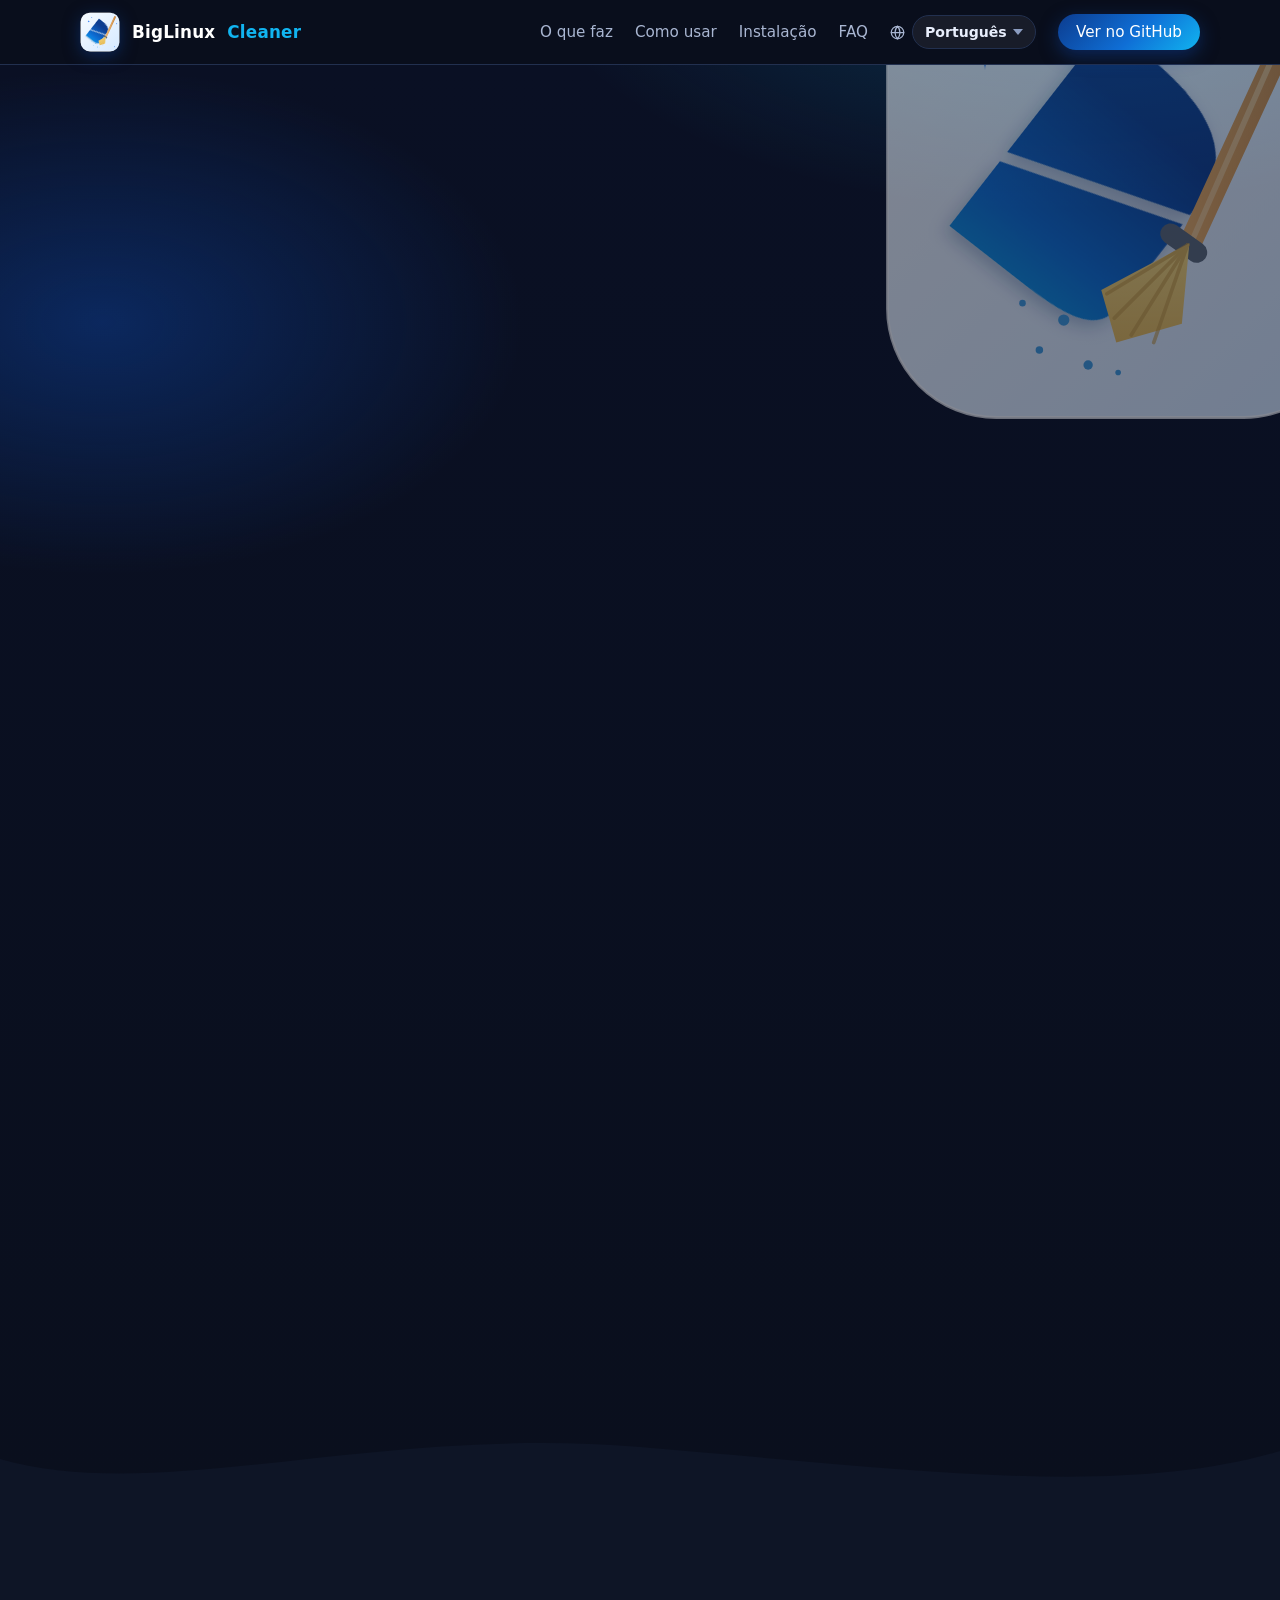
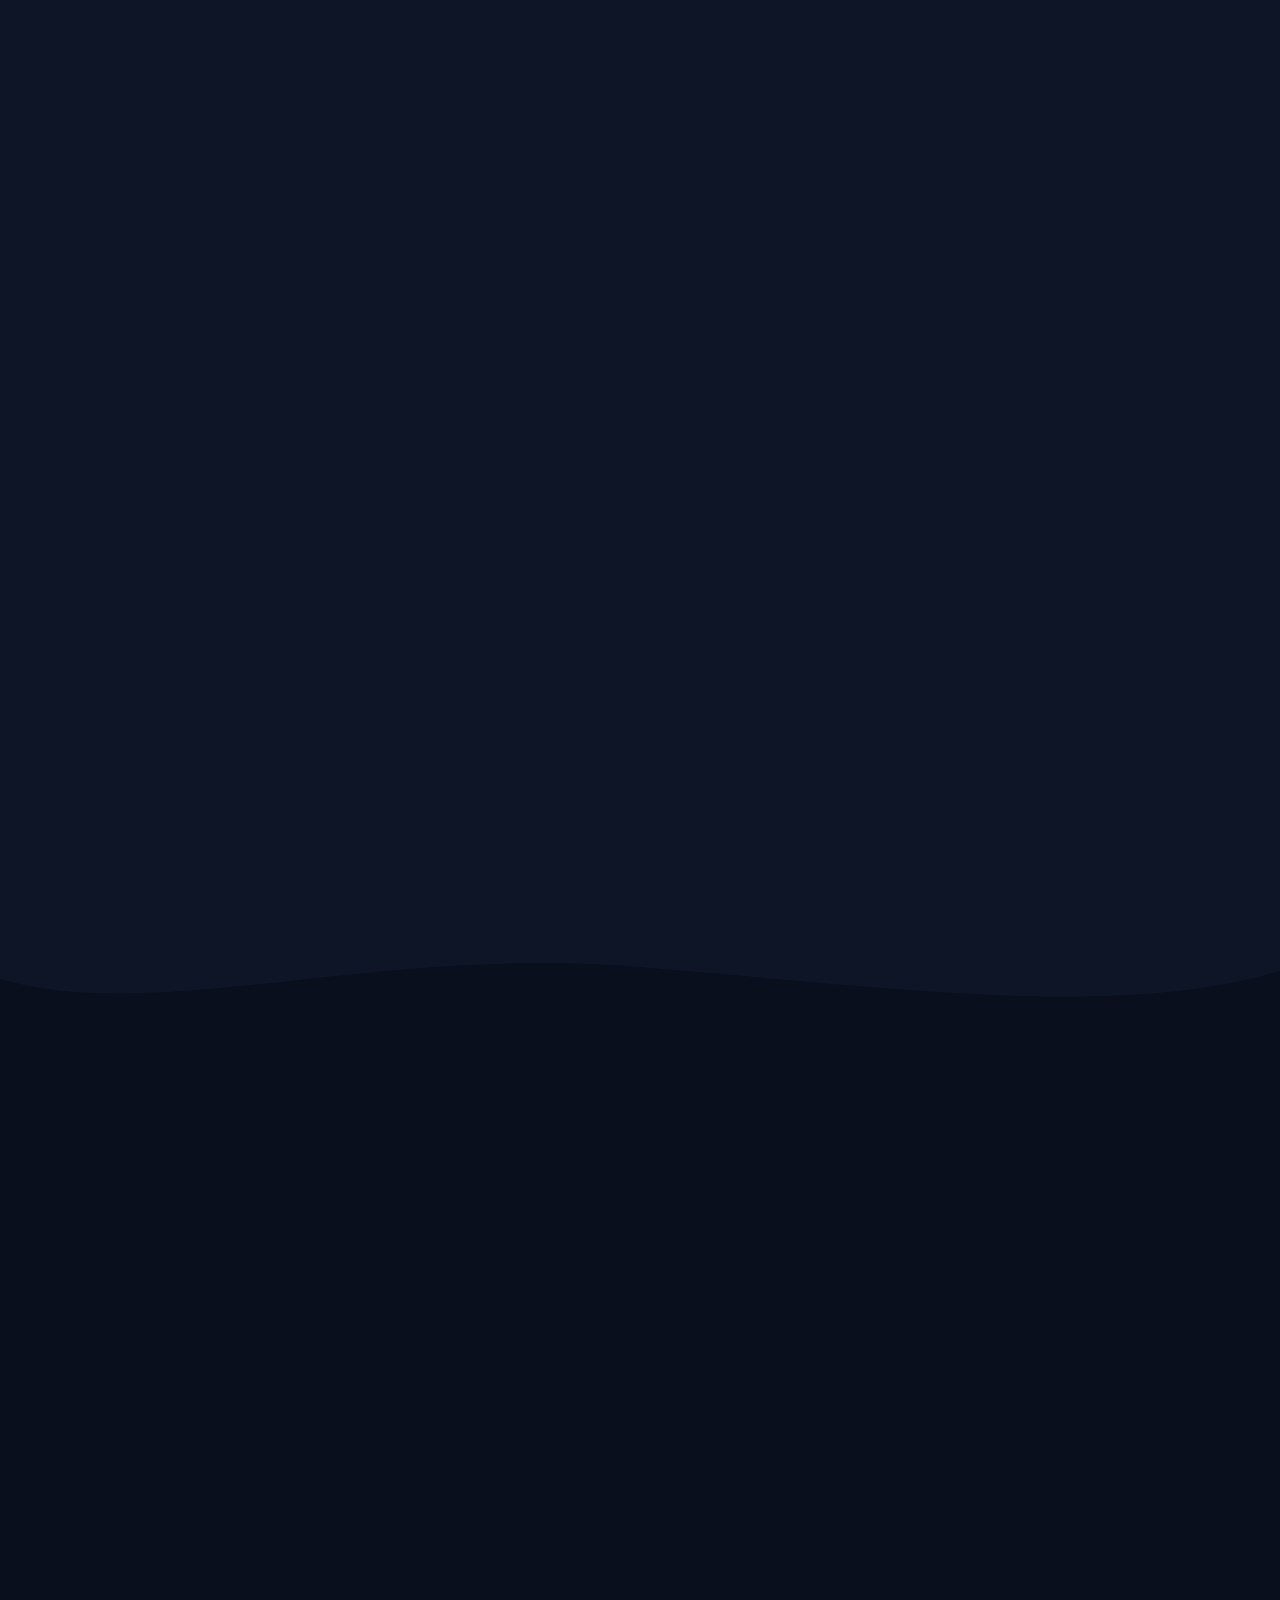
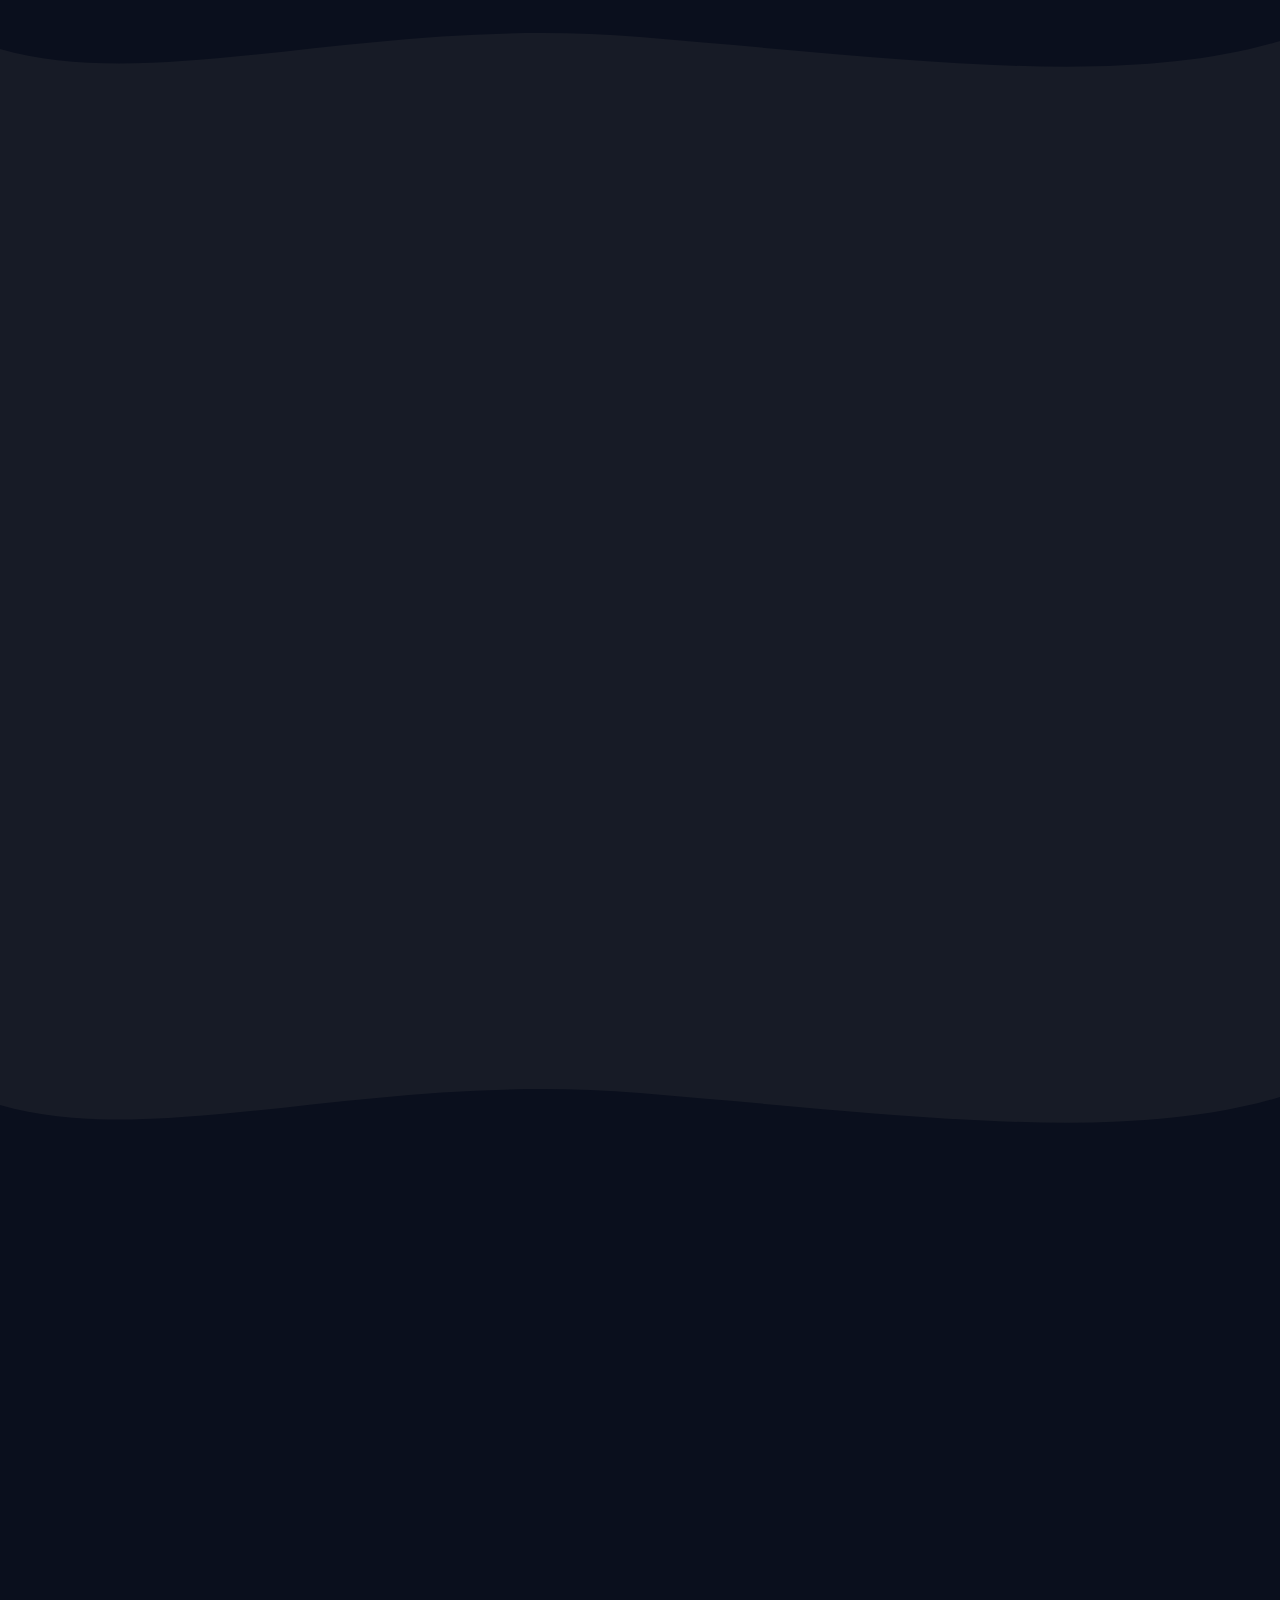
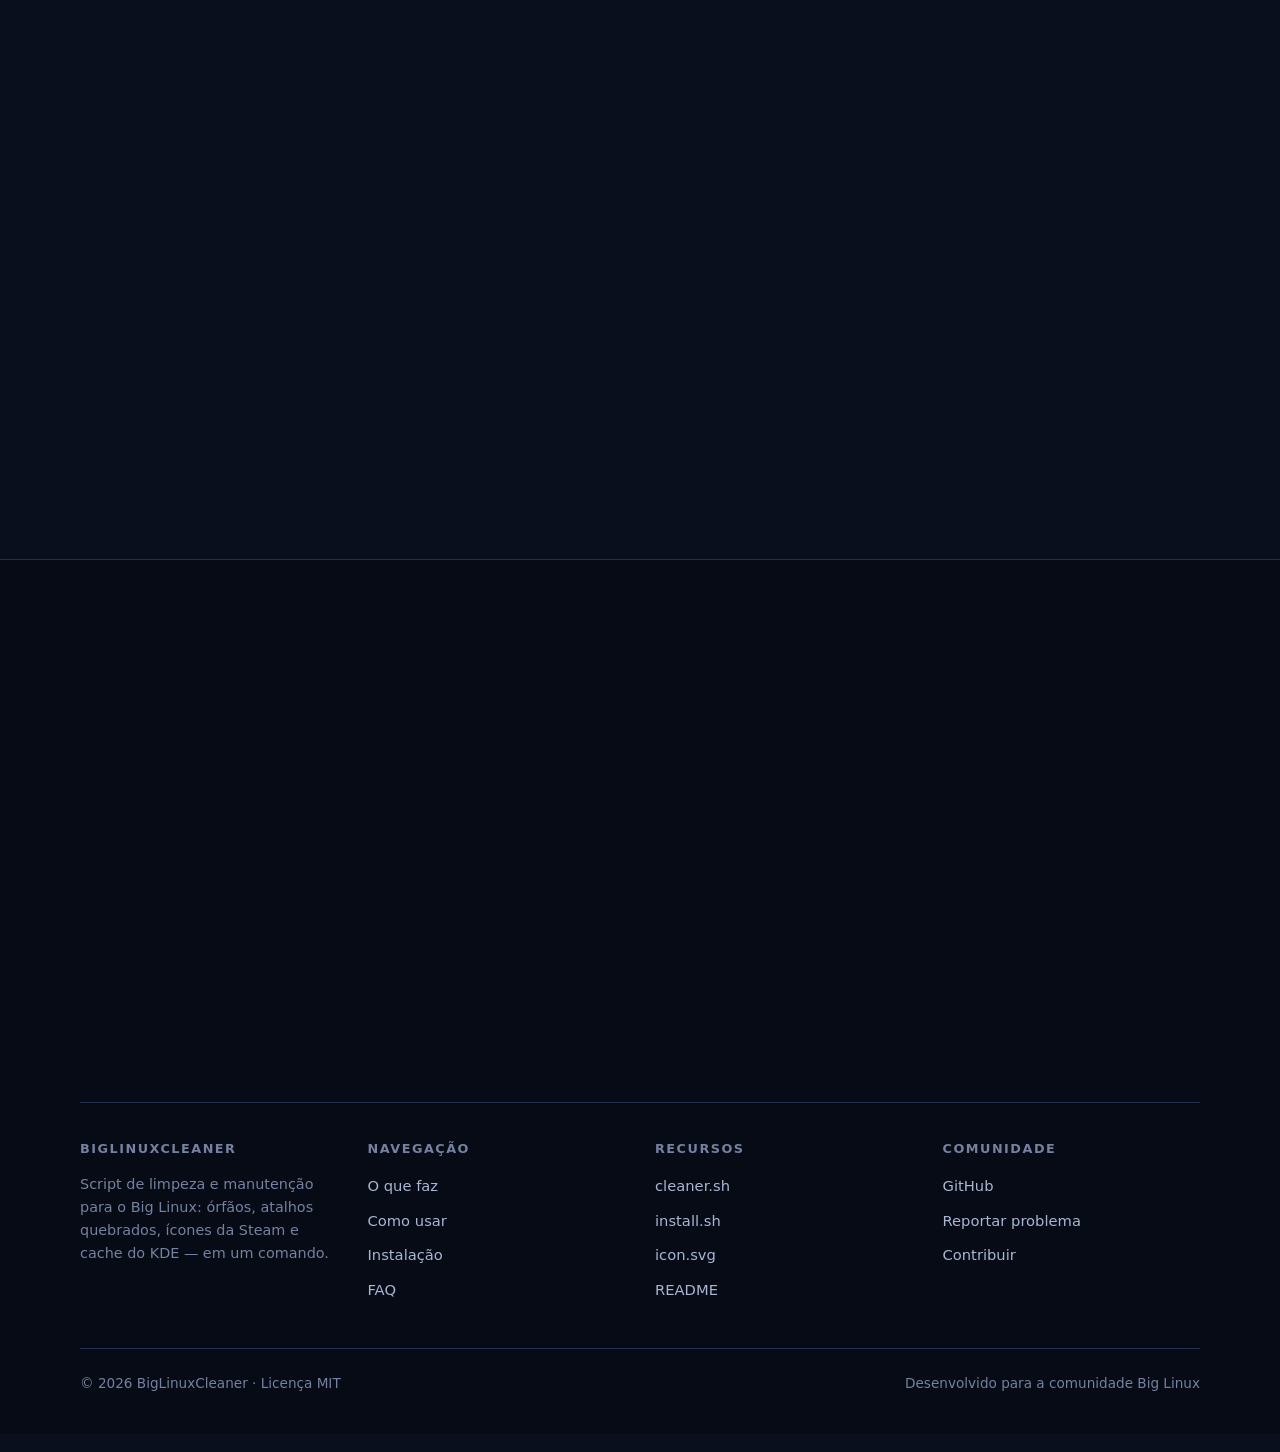
==== docs/index.html @ 5fbdcd70 "feat: adicionar correção de ícones da Steam - Nova função fix_steam_shortcut_icons() no cleaner.sh -" ====
<!DOCTYPE html>
<html lang="pt-BR">

<head>
    <meta charset="UTF-8" />
    <meta name="viewport" content="width=device-width, initial-scale=1.0" />
    <title>BigLinuxCleaner — Limpeza e manutenção para o seu Big Linux</title>
    <meta name="description"
        content="Script de manutenção para o Big Linux: remove pacotes órfãos, atalhos quebrados, resíduos do Flatpak e Snap e atualiza o menu do KDE Plasma. Instale em um comando." />
    <meta name="theme-color" content="#0a0f1d" />
    <link rel="icon" type="image/svg+xml" href="img/icon.svg" />
    <link rel="stylesheet" href="css/style.css" />
</head>

<body>

    <!-- ======================= Barra de navegação ======================= -->
    <header class="nav">
        <div class="container nav__inner">
            <a class="nav__brand" href="#topo" aria-label="BigLinuxCleaner — início">
                <img class="nav__logo" src="img/icon.svg" alt="" width="40" height="40" />
                BigLinux<em>Cleaner</em>
            </a>

            <nav aria-label="Navegação principal">
                <ul class="nav__links" id="nav-links">
                    <li><a href="#recursos" data-i18n="nav.recursos">O que faz</a></li>
                    <li><a href="#como-usar" data-i18n="nav.como">Como usar</a></li>
                    <li><a href="#instalacao" data-i18n="nav.instalacao">Instalação</a></li>
                    <li><a href="#faq" data-i18n="nav.faq">FAQ</a></li>
                    <li>
                        <label class="lang__wrap">
                            <svg class="lang__icon" width="15" height="15" viewBox="0 0 24 24" fill="none"
                                stroke="currentColor" stroke-width="2" stroke-linecap="round" stroke-linejoin="round"
                                aria-hidden="true">
                                <circle cx="12" cy="12" r="10" />
                                <line x1="2" y1="12" x2="22" y2="12" />
                                <path
                                    d="M12 2a15.3 15.3 0 0 1 4 10 15.3 15.3 0 0 1-4 10 15.3 15.3 0 0 1-4-10 15.3 15.3 0 0 1 4-10z" />
                            </svg>
                            <span class="sr-only" data-i18n="nav.lang">Idioma / Language</span>
                            <select class="lang__select" id="lang-select" data-i18n-aria-label="nav.lang"
                                aria-label="Idioma / Language">
                                <option value="pt">Português</option>
                                <option value="en">English</option>
                                <option value="es">Español</option>
                            </select>
                        </label>
                    </li>
                    <li><a class="nav__cta" href="https://github.com/zonaro/BigLinuxCleaner" target="_blank"
                            rel="noopener" data-i18n="nav.github">Ver no GitHub</a></li>
                </ul>
            </nav>

            <button class="nav__toggle" aria-label="Abrir menu" aria-expanded="false" aria-controls="nav-links">
                <span></span><span></span><span></span>
            </button>
        </div>
    </header>

    <main id="topo">

        <!-- ============================ Hero ============================ -->
        <section class="hero">
            <img class="hero__glow" src="img/icon.svg" alt="" aria-hidden="true" />
            <div class="container hero__inner">
                <div class="hero__text">
                    <span class="hero__badge reveal" data-i18n="hero.badge">Big Linux · Comunidade</span>
                    <h1 class="reveal" data-i18n="hero.title">Mantenha seu <span class="grad">Big Linux</span> limpo,
                        leve e rápido</h1>
                    <p class="lead reveal" data-i18n="hero.lead">
                        O <strong>BigLinuxCleaner</strong> é um script de manutenção que remove pacotes
                        órfãos, atalhos quebrados e resíduos do Flatpak e Snap — e ainda atualiza o menu
                        do KDE Plasma automaticamente. Tudo com um único comando.
                    </p>
                    <div class="hero__ctas reveal">
                        <a class="btn btn--primary" href="#instalacao">
                            <svg width="18" height="18" viewBox="0 0 24 24" fill="none" stroke="currentColor"
                                stroke-width="2.4" stroke-linecap="round" stroke-linejoin="round" aria-hidden="true">
                                <path d="M21 15v4a2 2 0 0 1-2 2H5a2 2 0 0 1-2-2v-4" />
                                <polyline points="7 10 12 15 17 10" />
                                <line x1="12" y1="15" x2="12" y2="3" />
                            </svg>
                            <span data-i18n="hero.cta1">Instalar agora</span>
                        </a>
                        <a class="btn btn--ghost" href="#como-usar">
                            <svg width="18" height="18" viewBox="0 0 24 24" fill="none" stroke="currentColor"
                                stroke-width="2.4" stroke-linecap="round" stroke-linejoin="round" aria-hidden="true">
                                <polyline points="4 17 10 11 4 5" />
                                <line x1="12" y1="19" x2="20" y2="19" />
                            </svg>
                            <span data-i18n="hero.cta2">Executar uma vez</span>
                        </a>
                    </div>
                    <p class="hero__note reveal">
                        <span data-i18n="hero.note">Requer Big Linux ou Arch + KDE Plasma ·</span>
                        <a href="https://github.com/zonaro/BigLinuxCleaner" target="_blank" rel="noopener"
                            data-i18n="hero.opensource">Código aberto (MIT)</a>
                    </p>
                </div>

                <div class="term reveal" role="img" aria-label="Exemplo de execução do script no terminal">
                    <div class="term__bar">
                        <span class="term__dot term__dot--r"></span>
                        <span class="term__dot term__dot--y"></span>
                        <span class="term__dot term__dot--g"></span>
                        <span class="term__title" data-i18n="hero.term">bash — BigLinuxCleaner</span>
                    </div>
                    <div class="term__body"><span class="pr">$</span> <span class="cmd">curl -fsSL
                            https://raw.githubusercontent.com/zonaro/BigLinuxCleaner/main/cleaner.sh | bash</span>
                        <span class="info">[INFO]</span> <span data-i18n="term.info1">Preparando permissões elevadas
                            (sudo)...</span>
                        <span class="info">[INFO]</span> <span data-i18n="term.info2">Verificando atalhos órfãos do
                            Flatpak por app ID...</span>
                        <span class="ok">[OK]</span> <span data-i18n="term.ok1">Limpeza do Flatpak concluída.</span>
                        <span class="info">[INFO]</span> <span data-i18n="term.steam_info">--- Corrigindo ícones de atalhos da
                            Steam ---</span>
                        <span class="warn">[WARN]</span> <span data-i18n="term.steam_warn">Ícone inválido detectado</span>
                        <span data-i18n="term.app">App:</span> CS2
                        <span class="info">[INFO]</span> <span data-i18n="term.steam_dl">Baixando ícone do jogo (Steam AppID:
                            730)...</span>
                        <span class="ok">[OK]</span> <span data-i18n="term.steam_ok">Ícone corrigido: cs2 →
                            ~/.local/share/icons/steam-games/730.png</span>
                        <span class="info">[INFO]</span> <span data-i18n="term.info3">--- Iniciando varredura de atalhos
                            quebrados ---</span>
                        <span class="warn">[WARN]</span> <span data-i18n="term.warn1">Atalho inválido detectado</span>
                        <span data-i18n="term.app">App:</span> Aplicativo Removido
                        <span data-i18n="term.arquivo">Arquivo:</span> /usr/share/applications/exemplo.desktop
                        <span class="ok">[OK]</span> <span data-i18n="term.ok2">Removido com sucesso.</span>
                        <span class="info">[INFO]</span> <span data-i18n="term.info4">Atualizando cache e menu do KDE
                            Plasma...</span>
                        <span class="ok">[OK]</span> <span data-i18n="term.ok3">KRunner e cache do Plasma
                            atualizados.</span>
                        <span class="dim"><span data-i18n="term.resumo">--- Resumo ---</span>
                            <span data-i18n="term.analisados">Arquivos .desktop analisados</span> : 240
                            <span data-i18n="term.invalidos">Atalhos inválidos encontrados</span> : 3
                            <span data-i18n="term.remocoes">Remoções concluídas</span> : 3
                            <span data-i18n="term.steam_fix">Ícones Steam corrigidos</span> : 2
                            <span class="ok">[OK]</span> <span data-i18n="term.fim">Processo
                                finalizado.</span></span><span class="term__cursor"></span>
                    </div>
                </div>
            </div>

            <div class="divider">
                <svg viewBox="0 0 1440 70" preserveAspectRatio="none" xmlns="http://www.w3.org/2000/svg"
                    aria-hidden="true">
                    <path d="M0,34 C180,80 420,0 720,22 C1020,44 1260,74 1440,26 L1440,70 L0,70 Z" fill="#0e1526" />
                </svg>
            </div>
        </section>

        <!-- ======================= O que faz ======================= -->
        <section id="recursos" class="section section--alt">
            <div class="container">
                <div class="section__head reveal">
                    <p class="section__kicker" data-i18n="recursos.kicker">O que faz</p>
                    <h2 data-i18n="recursos.title">Tudo que seu sistema precisa, <span
                            class="grad">automaticamente</span></h2>
                    <p class="section__sub" data-i18n="recursos.sub">Um único script cuida da manutenção diária do seu
                        Big Linux.</p>
                </div>

                <div class="grid">
                    <article class="card reveal">
                        <div class="card__icon">
                            <svg width="26" height="26" viewBox="0 0 24 24" fill="none" stroke="currentColor"
                                stroke-width="2" stroke-linecap="round" stroke-linejoin="round" aria-hidden="true">
                                <path d="M21 8l-9-5-9 5v8l9 5 9-5z" />
                                <path d="M3 8l9 5 9-5" />
                                <path d="M12 13v8" />
                            </svg>
                        </div>
                        <h3 data-i18n="f1.title">Remove pacotes órfãos</h3>
                        <p data-i18n="f1.desc">Encontra e remove dependências do <code>pacman</code> que não são mais
                            usadas por nenhum programa, liberando espaço em disco.</p>
                    </article>

                    <article class="card reveal">
                        <div class="card__icon">
                            <svg width="26" height="26" viewBox="0 0 24 24" fill="none" stroke="currentColor"
                                stroke-width="2" stroke-linecap="round" stroke-linejoin="round" aria-hidden="true">
                                <path d="M14 2H6a2 2 0 0 0-2 2v16a2 2 0 0 0 2 2h12a2 2 0 0 0 2-2V8z" />
                                <path d="M14 2v6h6" />
                                <path d="M9 13h6" />
                                <path d="M9 17h6" />
                            </svg>
                        </div>
                        <h3 data-i18n="f2.title">Limpa atalhos quebrados</h3>
                        <p data-i18n="f2.desc">Varre os arquivos <code>.desktop</code> do sistema, do usuário, do
                            Flatpak e do Snap e remove entradas que apontam para programas inexistentes.</p>
                    </article>

                    <article class="card reveal">
                        <div class="card__icon">
                            <svg width="26" height="26" viewBox="0 0 24 24" fill="none" stroke="currentColor"
                                stroke-width="2" stroke-linecap="round" stroke-linejoin="round" aria-hidden="true">
                                <rect x="3" y="3" width="7" height="7" />
                                <rect x="14" y="3" width="7" height="7" />
                                <rect x="14" y="14" width="7" height="7" />
                                <rect x="3" y="14" width="7" height="7" />
                            </svg>
                        </div>
                        <h3 data-i18n="f3.title">Flatpak e Snap em dia</h3>
                        <p data-i18n="f3.desc">Remove atalhos de apps desinstalados, limpa caches, elimina runtimes e
                            revisões desabilitadas para recuperar espaço.</p>
                    </article>

                    <article class="card reveal">
                        <div class="card__icon">
                            <svg width="26" height="26" viewBox="0 0 24 24" fill="none" stroke="currentColor"
                                stroke-width="2" stroke-linecap="round" stroke-linejoin="round" aria-hidden="true">
                                <path d="M23 4v6h-6" />
                                <path d="M1 20v-6h6" />
                                <path d="M3.51 9a9 9 0 0 1 14.85-3.36L23 10M1 14l4.64 4.36A9 9 0 0 0 20.49 15" />
                            </svg>
                        </div>
                        <h3 data-i18n="f4.title">Menu KDE sempre atualizado</h3>
                        <p data-i18n="f4.desc">Reconstrói o cache do KDE Plasma (<code>kbuildsycoca</code>,
                            <code>krunner</code> e <code>plasmashell</code>) para que as mudanças apareçam na hora.</p>
                    </article>

                    <article class="card reveal">
                        <div class="card__icon">
                            <svg width="26" height="26" viewBox="0 0 24 24" fill="none" stroke="currentColor"
                                stroke-width="2" stroke-linecap="round" stroke-linejoin="round" aria-hidden="true">
                                <path d="M21 15v4a2 2 0 0 1-2 2H5a2 2 0 0 1-2-2v-4" />
                                <polyline points="7 10 12 15 17 10" />
                                <line x1="12" y1="15" x2="12" y2="3" />
                            </svg>
                        </div>
                        <h3 data-i18n="f5.title">Atalho e ícone oficiais</h3>
                        <p data-i18n="f5.desc">O instalador cria um atalho na Área de trabalho e/ou no Menu, com o ícone
                            oficial, que roda o script direto do GitHub.</p>
                    </article>

                    <article class="card reveal">
                        <div class="card__icon">
                            <svg width="26" height="26" viewBox="0 0 24 24" fill="none" stroke="currentColor"
                                stroke-width="2" stroke-linecap="round" stroke-linejoin="round" aria-hidden="true">
                                <polyline points="16 18 22 12 16 6" />
                                <polyline points="8 6 2 12 8 18" />
                            </svg>
                        </div>
                        <h3 data-i18n="f6.title">100% código aberto</h3>
                        <p data-i18n="f6.desc">Licença MIT, transparente e auditável. Leia o código-fonte no GitHub
                            antes de executar — sem segredos.</p>
                    </article>

                    <article class="card reveal">
                        <div class="card__icon">
                            <svg width="26" height="26" viewBox="0 0 24 24" fill="none" stroke="currentColor"
                                stroke-width="2" stroke-linecap="round" stroke-linejoin="round" aria-hidden="true">
                                <rect x="2" y="6" width="20" height="12" rx="2" />
                                <path d="M12 12h.01" />
                                <path d="M17 12h.01" />
                                <path d="M7 12h.01" />
                            </svg>
                        </div>
                        <h3 data-i18n="f7.title">Ícones da Steam corrigidos</h3>
                        <p data-i18n="f7.desc">Detecta atalhos da Steam com ícones inválidos e baixa o ícone correto
                            automaticamente a partir do ID do jogo na CDN da Steam.</p>
                    </article>
                </div>
            </div>

            <div class="divider">
                <svg viewBox="0 0 1440 70" preserveAspectRatio="none" xmlns="http://www.w3.org/2000/svg"
                    aria-hidden="true">
                    <path d="M0,34 C180,80 420,0 720,22 C1020,44 1260,74 1440,26 L1440,70 L0,70 Z" fill="#0a0f1d" />
                </svg>
            </div>
        </section>

        <!-- ======================= Como usar ======================= -->
        <section id="como-usar" class="section">
            <div class="container">
                <div class="section__head reveal">
                    <p class="section__kicker" data-i18n="como.kicker">Como usar</p>
                    <h2 data-i18n="como.title">Execute em <span class="grad">um único comando</span></h2>
                    <p class="section__sub" data-i18n="como.sub">Sem clonar repositório, sem instalar nada. Cole no
                        terminal e pronto.</p>
                </div>

                <div class="cmd-block reveal">
                    <div class="cmd-block__title">
                        <svg width="20" height="20" viewBox="0 0 24 24" fill="none" stroke="currentColor"
                            stroke-width="2.2" stroke-linecap="round" stroke-linejoin="round" aria-hidden="true">
                            <polyline points="4 17 10 11 4 5" />
                            <line x1="12" y1="19" x2="20" y2="19" />
                        </svg>
                        <span data-i18n="como.cmd1.t">Rodar a limpeza agora (uma vez)</span>
                    </div>
                    <p class="cmd-block__desc" data-i18n="como.cmd1.desc">Baixa o script mais recente do GitHub e
                        executa direto no seu terminal.</p>
                    <div class="code">
                        <pre><span class="p">$</span> <span class="c" data-i18n="como.cmd1.coment"># baixa e executa o cleaner.sh direto do GitHub</span>
curl -fsSL https://raw.githubusercontent.com/zonaro/BigLinuxCleaner/main/cleaner.sh | bash</pre>
                        <button class="copy" type="button"
                            data-code="curl -fsSL https://raw.githubusercontent.com/zonaro/BigLinuxCleaner/main/cleaner.sh | bash"
                            data-i18n="botao.copiar">Copiar</button>
                    </div>
                </div>

                <div class="alert reveal" data-i18n="como.alert">
                    <svg width="22" height="22" viewBox="0 0 24 24" fill="none" stroke="currentColor" stroke-width="2"
                        stroke-linecap="round" stroke-linejoin="round" aria-hidden="true">
                        <path
                            d="M10.29 3.86L1.82 18a2 2 0 0 0 1.71 3h16.94a2 2 0 0 0 1.71-3L13.71 3.86a2 2 0 0 0-3.42 0z" />
                        <line x1="12" y1="9" x2="12" y2="13" />
                        <line x1="12" y1="17" x2="12.01" y2="17" />
                    </svg>
                    <span><strong>Atenção:</strong> sempre inspecione scripts antes de executá-los com privilégios. O
                        script pede <code>sudo</code> apenas quando precisa alterar arquivos em <code>/usr</code> e
                        <code>/var</code>. Você pode conferir o conteúdo completo em <a
                            href="https://github.com/zonaro/BigLinuxCleaner/blob/main/cleaner.sh" target="_blank"
                            rel="noopener">cleaner.sh</a>.</span>
                </div>
            </div>

            <div class="divider">
                <svg viewBox="0 0 1440 70" preserveAspectRatio="none" xmlns="http://www.w3.org/2000/svg"
                    aria-hidden="true">
                    <path d="M0,34 C180,80 420,0 720,22 C1020,44 1260,74 1440,26 L1440,70 L0,70 Z" fill="#171b26" />
                </svg>
            </div>
        </section>

        <!-- ======================= Instalação ======================= -->
        <section id="instalacao" class="section section--card">
            <div class="container">
                <div class="section__head reveal">
                    <p class="section__kicker" data-i18n="inst.kicker">Instalação</p>
                    <h2 data-i18n="inst.title">Crie um atalho com <span class="grad">um clique</span></h2>
                    <p class="section__sub" data-i18n="inst.sub">Instale o BigLinuxCleaner na Área de trabalho e/ou no
                        Menu de aplicativos, com o ícone oficial.</p>
                </div>

                <div class="cmd-block reveal">
                    <div class="cmd-block__title">
                        <svg width="20" height="20" viewBox="0 0 24 24" fill="none" stroke="currentColor"
                            stroke-width="2.2" stroke-linecap="round" stroke-linejoin="round" aria-hidden="true">
                            <path d="M21 15v4a2 2 0 0 1-2 2H5a2 2 0 0 1-2-2v-4" />
                            <polyline points="7 10 12 15 17 10" />
                            <line x1="12" y1="15" x2="12" y2="3" />
                        </svg>
                        <span data-i18n="inst.cmd1.t">Instalar como atalho (.desktop)</span>
                    </div>
                    <p class="cmd-block__desc" data-i18n="inst.cmd1.desc">O atalho abre no terminal, roda a limpeza e
                        permanece aberto até você pressionar Enter.</p>
                    <div class="code">
                        <pre><span class="p">$</span> <span class="c" data-i18n="inst.cmd1.coment"># instala o atalho + ícone (pergunta onde criar)</span>
curl -fsSL https://raw.githubusercontent.com/zonaro/BigLinuxCleaner/main/install.sh | bash</pre>
                        <button class="copy" type="button"
                            data-code="curl -fsSL https://raw.githubusercontent.com/zonaro/BigLinuxCleaner/main/install.sh | bash"
                            data-i18n="botao.copiar">Copiar</button>
                    </div>
                </div>

                <div class="steps reveal" style="margin-top:52px;">
                    <div class="step">
                        <div class="step__num"></div>
                        <h3 data-i18n="s1.title">Escolha onde criar</h3>
                        <p data-i18n="s1.desc">O instalador pergunta: <strong>1</strong> Área de trabalho,
                            <strong>2</strong> Menu de aplicativos ou <strong>3</strong> Ambos.</p>
                    </div>
                    <div class="step">
                        <div class="step__num"></div>
                        <h3 data-i18n="s2.title">Ícone e atalho instalados</h3>
                        <p data-i18n="s2.desc">O ícone oficial vai para <code>~/.local/share/icons/</code> e o atalho
                            <code>.desktop</code> é criado com o comando do cleaner.</p>
                    </div>
                    <div class="step">
                        <div class="step__num"></div>
                        <h3 data-i18n="s3.title">Pronto! É só clicar</h3>
                        <p data-i18n="s3.desc">Cada clique no atalho executa a limpeza completa e atualiza o menu do KDE
                            Plasma automaticamente.</p>
                    </div>
                </div>

                <div class="cmd-block reveal" style="margin-top:56px;">
                    <div class="cmd-block__title">
                        <svg width="20" height="20" viewBox="0 0 24 24" fill="none" stroke="currentColor"
                            stroke-width="2.2" stroke-linecap="round" stroke-linejoin="round" aria-hidden="true">
                            <polyline points="3 6 5 6 21 6" />
                            <path d="M19 6v14a2 2 0 0 1-2 2H7a2 2 0 0 1-2-2V6m3 0V4a2 2 0 0 1 2-2h4a2 2 0 0 1 2 2v2" />
                        </svg>
                        <span data-i18n="inst.cmd2.t">Remover o atalho depois</span>
                    </div>
                    <p class="cmd-block__desc" data-i18n="inst.cmd2.desc">Se quiser desinstalar o atalho e o ícone, use
                        a flag <code>--uninstall</code>.</p>
                    <div class="code">
                        <pre><span class="p">$</span> curl -fsSL https://raw.githubusercontent.com/zonaro/BigLinuxCleaner/main/install.sh | bash -s -- --uninstall</pre>
                        <button class="copy" type="button"
                            data-code="curl -fsSL https://raw.githubusercontent.com/zonaro/BigLinuxCleaner/main/install.sh | bash -s -- --uninstall"
                            data-i18n="botao.copiar">Copiar</button>
                    </div>
                </div>
            </div>

            <div class="divider">
                <svg viewBox="0 0 1440 70" preserveAspectRatio="none" xmlns="http://www.w3.org/2000/svg"
                    aria-hidden="true">
                    <path d="M0,34 C180,80 420,0 720,22 C1020,44 1260,74 1440,26 L1440,70 L0,70 Z" fill="#0a0f1d" />
                </svg>
            </div>
        </section>

        <!-- ============================ FAQ ============================ -->
        <section id="faq" class="section">
            <div class="container">
                <div class="section__head reveal">
                    <p class="section__kicker" data-i18n="faq.kicker">Perguntas frequentes</p>
                    <h2 data-i18n="faq.title">Ficou com <span class="grad">dúvidas?</span></h2>
                    <p class="section__sub" data-i18n="faq.sub">As respostas para as perguntas mais comuns sobre o
                        script.</p>
                </div>

                <div class="faq reveal">
                    <details class="faq__item">
                        <summary data-i18n="faq.1.q">O que o script faz exatamente?</summary>
                        <div class="faq__body" data-i18n="faq.1.a">
                            O <code>cleaner.sh</code> executa cinco tarefas: remove pacotes órfãos do
                            <code>pacman</code>;
                            varre e remove atalhos <code>.desktop</code> quebrados (sistema, usuário, Flatpak e Snap);
                            remove atalhos de apps Flatpak/Snap desinstalados; limpa caches e resíduos do Flatpak e
                            Snap;
                            e atualiza o menu e o cache do KDE Plasma (<code>kbuildsycoca</code>, <code>krunner</code>,
                            <code>plasmashell</code>).
                        </div>
                    </details>

                    <details class="faq__item">
                        <summary data-i18n="faq.2.q">Preciso instalar o Git ou clonar o repositório?</summary>
                        <div class="faq__body" data-i18n="faq.2.a">
                            Não. O script roda direto do GitHub via <code>curl</code>, sem clonar nada. O único
                            pré-requisito
                            é ter o <code>curl</code> instalado (presente no Big Linux por padrão).
                        </div>
                    </details>

                    <details class="faq__item">
                        <summary data-i18n="faq.3.q">O script é seguro? Ele pede sudo?</summary>
                        <div class="faq__body" data-i18n="faq.3.a">
                            O código é aberto (MIT) e pode ser inspecionado no GitHub antes de rodar. Ele solicita
                            <code>sudo</code> apenas quando precisa alterar arquivos em <code>/usr</code> e
                            <code>/var</code>
                            (por exemplo, atalhos de sistema e cache global). Recomendamos sempre revisar scripts antes
                            de executá-los
                            com privilégios.
                        </div>
                    </details>

                    <details class="faq__item">
                        <summary data-i18n="faq.4.q">Funciona em outras distros baseadas em Arch?</summary>
                        <div class="faq__body" data-i18n="faq.4.a">
                            Sim. O script foi criado para o Big Linux, mas funciona em qualquer distro baseada em Arch
                            que use <code>pacman</code> e KDE Plasma. Se a ferramenta não existir (Flatpak, Snap etc.),
                            essa parte é ignorada sem erro.
                        </div>
                    </details>

                    <details class="faq__item">
                        <summary data-i18n="faq.5.q">E se eu não tiver Flatpak ou Snap instalados?</summary>
                        <div class="faq__body" data-i18n="faq.5.a">
                            Sem problema. O script detecta a ausência dessas ferramentas e pula as etapas
                            correspondentes, exibindo um aviso <code>[WARN]</code> — nada é quebrado.
                        </div>
                    </details>

                    <details class="faq__item">
                        <summary data-i18n="faq.6.q">Como desinstalo o atalho depois?</summary>
                        <div class="faq__body" data-i18n="faq.6.a">
                            Execute o comando
                            <code>curl -fsSL https://raw.githubusercontent.com/zonaro/BigLinuxCleaner/main/install.sh | bash -s -- --uninstall</code>
                            (ou baixe o <code>install.sh</code> e rode <code>./install.sh --uninstall</code>). Ele
                            remove o atalho
                            <code>.desktop</code> e o ícone instalado, tanto do Menu quanto da Área de trabalho.
                        </div>
                    </details>

                    <details class="faq__item">
                        <summary data-i18n="faq.7.q">Onde encontro o código e como contribuo?</summary>
                        <div class="faq__body" data-i18n="faq.7.a">
                            Tudo está no repositório <a href="https://github.com/zonaro/BigLinuxCleaner" target="_blank"
                                rel="noopener">zonaro/BigLinuxCleaner</a>.
                            Issues, sugestões e pull requests são muito bem-vindos!
                        </div>
                    </details>

                    <details class="faq__item">
                        <summary data-i18n="faq.8.q">E se os ícones dos jogos da Steam estiverem quebrados?</summary>
                        <div class="faq__body" data-i18n="faq.8.a">
                            O script detecta atalhos da Steam com ícones inválidos (arquivo inexistente ou tema não
                            encontrado), extrai o ID do jogo da URL <code>steam://rungameid/{id}</code> e baixa o
                            ícone correto automaticamente da CDN da Steam. Os ícones são salvos em
                            <code>~/.local/share/icons/steam-games/</code> e os atalhos são atualizados.
                        </div>
                    </details>
                </div>
            </div>
        </section>
    </main>

    <!-- ============================ Rodapé ============================ -->
    <footer class="footer">
        <div class="container">
            <div class="footer__cta reveal">
                <img class="logo-big" src="img/icon.svg" alt="" width="110" height="110" />
                <h2 data-i18n="footer.tagline">Seja <span class="grad">Big</span>, use o BigLinux!</h2>
                <p data-i18n="footer.sub">Um projeto independente da comunidade para manter o seu sistema limpo e
                    rápido.</p>
                <div class="hero__ctas" style="justify-content:center;">
                    <a class="btn btn--primary" href="https://github.com/zonaro/BigLinuxCleaner" target="_blank"
                        rel="noopener">
                        <svg width="18" height="18" viewBox="0 0 24 24" fill="none" stroke="currentColor"
                            stroke-width="2.4" stroke-linecap="round" stroke-linejoin="round" aria-hidden="true">
                            <path
                                d="M9 19c-5 1.5-5-2.5-7-3m14 6v-3.87a3.37 3.37 0 0 0-.94-2.61c3.14-.35 6.44-1.54 6.44-7A5.44 5.44 0 0 0 20 4.77 5.07 5.07 0 0 0 19.91 1S18.73.65 16 2.48a13.38 13.38 0 0 0-7 0C6.27.65 5.09 1 5.09 1A5.07 5.07 0 0 0 5 4.77a5.44 5.44 0 0 0-1.5 3.78c0 5.42 3.3 6.61 6.44 7A3.37 3.37 0 0 0 9 18.13V22" />
                        </svg>
                        <span data-i18n="footer.github">Ver no GitHub</span>
                    </a>
                    <a class="btn btn--ghost" href="#como-usar">
                        <svg width="18" height="18" viewBox="0 0 24 24" fill="none" stroke="currentColor"
                            stroke-width="2.4" stroke-linecap="round" stroke-linejoin="round" aria-hidden="true">
                            <polyline points="4 17 10 11 4 5" />
                            <line x1="12" y1="19" x2="20" y2="19" />
                        </svg>
                        <span data-i18n="footer.executar">Executar agora</span>
                    </a>
                </div>
            </div>

            <div class="footer__disclaimer reveal" data-i18n="footer.disclaimer">
                Este projeto é <strong>independente</strong> e não possui afiliação, endosso ou patrocínio do projeto
                BigLinux. “Big Linux” é uma marca de seus respectivos proprietários.
            </div>

            <div class="footer__cols">
                <div>
                    <h4>BigLinuxCleaner</h4>
                    <p class="footer__brand" data-i18n="footer.col1.p">
                        Script de limpeza e manutenção para o Big Linux: órfãos, atalhos quebrados, ícones da Steam e
                        cache do KDE — em um comando.
                    </p>
                </div>
                <div>
                    <h4 data-i18n="footer.col2.h">Navegação</h4>
                    <ul>
                        <li><a href="#recursos" data-i18n="nav.recursos">O que faz</a></li>
                        <li><a href="#como-usar" data-i18n="nav.como">Como usar</a></li>
                        <li><a href="#instalacao" data-i18n="nav.instalacao">Instalação</a></li>
                        <li><a href="#faq" data-i18n="nav.faq">FAQ</a></li>
                    </ul>
                </div>
                <div>
                    <h4 data-i18n="footer.col3.h">Recursos</h4>
                    <ul>
                        <li><a href="https://github.com/zonaro/BigLinuxCleaner/blob/main/cleaner.sh" target="_blank"
                                rel="noopener">cleaner.sh</a></li>
                        <li><a href="https://github.com/zonaro/BigLinuxCleaner/blob/main/install.sh" target="_blank"
                                rel="noopener">install.sh</a></li>
                        <li><a href="https://github.com/zonaro/BigLinuxCleaner/blob/main/icon.svg" target="_blank"
                                rel="noopener">icon.svg</a></li>
                        <li><a href="https://github.com/zonaro/BigLinuxCleaner/blob/main/README.md" target="_blank"
                                rel="noopener">README</a></li>
                    </ul>
                </div>
                <div>
                    <h4 data-i18n="footer.col4.h">Comunidade</h4>
                    <ul>
                        <li><a href="https://github.com/zonaro/BigLinuxCleaner" target="_blank"
                                rel="noopener">GitHub</a></li>
                        <li><a href="https://github.com/zonaro/BigLinuxCleaner/issues" target="_blank" rel="noopener"
                                data-i18n="footer.issues">Reportar problema</a></li>
                        <li><a href="https://github.com/zonaro/BigLinuxCleaner/fork" target="_blank" rel="noopener"
                                data-i18n="footer.contribuir">Contribuir</a></li>
                    </ul>
                </div>
            </div>

            <div class="footer__bottom">
                <span>© <span class="js-year">2026</span> <span data-i18n="footer.license">BigLinuxCleaner · Licença
                        MIT</span></span>
                <span data-i18n="footer.made">Desenvolvido para a comunidade Big Linux</span>
            </div>
        </div>
    </footer>

    <script src="js/main.js"></script>
</body>

</html>
---- docs/css/style.css ----
/* ==========================================================================
   BigLinuxCleaner — Site (visual inspirado em biglinux.com.br)
   Tema dark navy + azul/ciano (paleta oficial do Big Linux)
   ========================================================================== */

:root {
    --bg-0: #0a0f1d;
    --bg-1: #0e1526;
    --bg-2: #121a2e;
    --bg-3: #171b26;
    --panel: #101830;
    --card: #121a30;
    --card-hover: #16223f;
    --border: #22304f;
    --border-soft: rgba(46, 163, 242, 0.18);

    --blue-deep: #0c3c8f;
    --blue: #2ea3f2;
    --blue-2: #0693e3;
    --cyan: #11b4f0;
    --teal: #09e1c0;
    --grad: linear-gradient(135deg, #0c3c8f 0%, #0f6fd6 55%, #11b4f0 100%);
    --grad-soft: linear-gradient(135deg, rgba(12, 60, 143, 0.35), rgba(17, 180, 240, 0.18));

    --text: #e8eefc;
    --text-dim: #a9b6d2;
    --text-mute: #74819f;
    --white: #ffffff;

    --radius: 18px;
    --radius-sm: 12px;
    --shadow: 0 18px 50px rgba(0, 0, 0, 0.45);
    --glow: 0 0 42px rgba(17, 180, 240, 0.35);

    --font: "Inter", "Segoe UI", system-ui, -apple-system, Roboto, "Helvetica Neue", Arial, sans-serif;
    --mono: "JetBrains Mono", "Fira Code", "Cascadia Code", "Ubuntu Mono", Consolas, monospace;
}

* {
    margin: 0;
    padding: 0;
    box-sizing: border-box;
}

html {
    scroll-behavior: smooth;
    scroll-padding-top: 84px;
}

body {
    font-family: var(--font);
    background: var(--bg-0);
    color: var(--text);
    line-height: 1.6;
    -webkit-font-smoothing: antialiased;
    overflow-x: hidden;
}

img {
    max-width: 100%;
    display: block;
}

a {
    color: var(--cyan);
    text-decoration: none;
}

a:hover {
    text-decoration: underline;
}

::selection {
    background: rgba(17, 180, 240, 0.35);
    color: #fff;
}

.container {
    width: min(1120px, 92%);
    margin-inline: auto;
}

section {
    position: relative;
}

/* ==========================================================================
   Barra de navegação
   ========================================================================== */
.nav {
    position: sticky;
    top: 0;
    z-index: 100;
    background: rgba(10, 15, 29, 0.82);
    -webkit-backdrop-filter: blur(14px);
    backdrop-filter: blur(14px);
    border-bottom: 1px solid var(--border);
}

.nav__inner {
    display: flex;
    align-items: center;
    justify-content: space-between;
    gap: 16px;
    padding: 12px 0;
}

.nav__brand {
    display: flex;
    align-items: center;
    gap: 12px;
    font-weight: 800;
    font-size: 1.05rem;
    color: var(--white);
    text-decoration: none;
    letter-spacing: 0.2px;
}

.nav__brand:hover {
    text-decoration: none;
}

.nav__logo {
    width: 40px;
    height: 40px;
    border-radius: 11px;
    box-shadow: 0 4px 16px rgba(12, 60, 143, 0.5);
}

.nav__brand em {
    font-style: normal;
    color: var(--cyan);
}

.nav__links {
    display: flex;
    align-items: center;
    gap: 22px;
    list-style: none;
}

.nav__links a {
    color: var(--text-dim);
    font-size: 0.95rem;
    font-weight: 500;
    text-decoration: none;
    transition: color 0.2s;
}

.nav__links a:hover {
    color: var(--white);
}

.nav__cta {
    background: var(--grad);
    color: #fff !important;
    padding: 9px 18px;
    border-radius: 999px;
    font-weight: 700;
    font-size: 0.9rem;
    box-shadow: 0 6px 18px rgba(12, 60, 143, 0.55);
    transition: transform 0.2s, box-shadow 0.2s;
}

.nav__cta:hover {
    transform: translateY(-2px);
    box-shadow: 0 8px 24px rgba(17, 180, 240, 0.5);
}

.nav__toggle {
    display: none;
}

.lang__wrap {
    display: inline-flex;
    align-items: center;
    gap: 7px;
}

.lang__icon {
    color: var(--text-dim);
    flex-shrink: 0;
}

.lang__select {
    background: rgba(255, 255, 255, 0.06);
    border: 1px solid var(--border);
    color: var(--text);
    font-family: var(--font);
    font-size: 0.88rem;
    font-weight: 600;
    padding: 8px 12px;
    border-radius: 999px;
    cursor: pointer;
    outline: none;
    transition: border-color 0.2s;
    appearance: none;
    -webkit-appearance: none;
    padding-right: 28px;
    background-image: url("data:image/svg+xml;charset=utf-8,%3Csvg xmlns='http://www.w3.org/2000/svg' width='10' height='6' viewBox='0 0 10 6'%3E%3Cpath fill='%238b9cc0' d='M0 0l5 6 5-6z'/%3E%3C/svg%3E");
    background-repeat: no-repeat;
    background-position: right 12px center;
}

.lang__select:hover {
    border-color: var(--cyan);
}

.lang__select:focus-visible {
    border-color: var(--cyan);
    box-shadow: 0 0 0 3px rgba(17, 180, 240, 0.25);
}

.lang__select option {
    background: var(--bg-2);
    color: var(--text);
}

.sr-only {
    position: absolute;
    width: 1px;
    height: 1px;
    padding: 0;
    margin: -1px;
    overflow: hidden;
    clip: rect(0 0 0 0);
    white-space: nowrap;
    border: 0;
}

/* ==========================================================================
   Hero
   ========================================================================== */
.hero {
    position: relative;
    overflow: hidden;
    padding: 92px 0 0;
    background:
        radial-gradient(900px 480px at 82% -10%, rgba(17, 180, 240, 0.22), transparent 60%),
        radial-gradient(700px 420px at 8% 18%, rgba(12, 60, 143, 0.55), transparent 60%),
        linear-gradient(180deg, #0a1024 0%, #0a0f1d 100%);
}

.hero__glow {
    position: absolute;
    top: -120px;
    right: -80px;
    width: 480px;
    height: 480px;
    opacity: 0.5;
    pointer-events: none;
}

.hero__inner {
    display: grid;
    grid-template-columns: 1.1fr 0.9fr;
    gap: 48px;
    align-items: center;
    padding-bottom: 96px;
    position: relative;
    z-index: 2;
}

.hero__badge {
    display: inline-flex;
    align-items: center;
    gap: 8px;
    background: rgba(17, 180, 240, 0.12);
    border: 1px solid rgba(17, 180, 240, 0.35);
    color: var(--cyan);
    font-size: 0.82rem;
    font-weight: 700;
    letter-spacing: 0.6px;
    text-transform: uppercase;
    padding: 7px 14px;
    border-radius: 999px;
    margin-bottom: 22px;
}

.hero__badge::before {
    content: "";
    width: 8px;
    height: 8px;
    border-radius: 50%;
    background: var(--teal);
    box-shadow: 0 0 12px var(--teal);
}

.hero h1 {
    font-size: clamp(2.1rem, 5vw, 3.4rem);
    line-height: 1.12;
    font-weight: 800;
    letter-spacing: -0.5px;
    margin-bottom: 18px;
}

.hero h1 .grad {
    background: var(--grad);
    -webkit-background-clip: text;
    background-clip: text;
    color: transparent;
}

.hero p.lead {
    color: var(--text-dim);
    font-size: 1.12rem;
    max-width: 34rem;
    margin-bottom: 30px;
}

.hero__ctas {
    display: flex;
    flex-wrap: wrap;
    gap: 14px;
    margin-bottom: 14px;
}

.btn {
    display: inline-flex;
    align-items: center;
    gap: 10px;
    font-weight: 700;
    font-size: 1rem;
    padding: 15px 26px;
    border-radius: 999px;
    border: none;
    cursor: pointer;
    text-decoration: none;
    transition: transform 0.2s, box-shadow 0.2s, background 0.2s;
    font-family: var(--font);
}

.btn:hover {
    text-decoration: none;
    transform: translateY(-3px);
}

.btn--primary {
    background: var(--grad);
    color: #fff;
    box-shadow: 0 10px 30px rgba(12, 60, 143, 0.6), var(--glow);
}

.btn--primary:hover {
    box-shadow: 0 14px 38px rgba(17, 180, 240, 0.55);
}

.btn--ghost {
    background: transparent;
    color: var(--white);
    border: 1px solid var(--border);
}

.btn--ghost:hover {
    border-color: var(--cyan);
    background: rgba(17, 180, 240, 0.08);
}

.btn--sm {
    padding: 10px 18px;
    font-size: 0.9rem;
}

.hero__note {
    color: var(--text-mute);
    font-size: 0.86rem;
}

/* Terminal */
.term {
    background: #0a0f1c;
    border: 1px solid var(--border);
    border-radius: var(--radius);
    box-shadow: var(--shadow);
    overflow: hidden;
}

.term__bar {
    display: flex;
    align-items: center;
    gap: 8px;
    padding: 13px 16px;
    background: rgba(255, 255, 255, 0.03);
    border-bottom: 1px solid var(--border);
}

.term__dot {
    width: 12px;
    height: 12px;
    border-radius: 50%;
}

.term__dot--r {
    background: #ff5f57;
}

.term__dot--y {
    background: #febc2e;
}

.term__dot--g {
    background: #28c840;
}

.term__title {
    margin-left: 8px;
    font-family: var(--mono);
    font-size: 0.78rem;
    color: var(--text-mute);
}

.term__body {
    padding: 20px 22px;
    font-family: var(--mono);
    font-size: 0.84rem;
    line-height: 1.75;
    color: #cfe6ff;
    white-space: pre-wrap;
    word-break: break-word;
}

.term__body .pr {
    color: var(--teal);
}

.term__body .cmd {
    color: var(--white);
    font-weight: 600;
}

.term__body .ok {
    color: var(--teal);
}

.term__body .warn {
    color: #ffce7a;
}

.term__body .info {
    color: var(--blue);
}

.term__body .dim {
    color: var(--text-mute);
}

.term__cursor {
    display: inline-block;
    width: 9px;
    height: 16px;
    background: var(--cyan);
    vertical-align: text-bottom;
    animation: blink 1s steps(1) infinite;
    margin-left: 2px;
}

@keyframes blink {
    50% {
        opacity: 0;
    }
}

/* Divisor de seção (onda, como no site BigLinux) */
.divider {
    position: absolute;
    left: 0;
    right: 0;
    bottom: -1px;
    z-index: 1;
}

.divider svg {
    display: block;
    width: 100%;
    height: 70px;
}

.divider--top {
    bottom: auto;
    top: -1px;
    transform: scaleY(-1);
}

/* ==========================================================================
   Seções genéricas
   ========================================================================== */
.section {
    padding: 96px 0;
}

.section--alt {
    background: var(--bg-1);
}

.section--card {
    background: var(--bg-3);
}

.section__head {
    text-align: center;
    max-width: 720px;
    margin: 0 auto 52px;
}

.section__kicker {
    color: var(--cyan);
    font-weight: 800;
    font-size: 0.82rem;
    text-transform: uppercase;
    letter-spacing: 2px;
    margin-bottom: 12px;
}

.section h2 {
    font-size: clamp(1.7rem, 3.6vw, 2.5rem);
    font-weight: 800;
    letter-spacing: -0.4px;
    line-height: 1.2;
    margin-bottom: 14px;
}

.section h2 .grad {
    background: var(--grad);
    -webkit-background-clip: text;
    background-clip: text;
    color: transparent;
}

.section__sub {
    color: var(--text-dim);
    font-size: 1.06rem;
}

/* Grid de cards de recursos */
.grid {
    display: grid;
    grid-template-columns: repeat(auto-fit, minmax(250px, 1fr));
    gap: 22px;
}

.card {
    background: linear-gradient(180deg, var(--card), var(--bg-2));
    border: 1px solid var(--border);
    border-radius: var(--radius);
    padding: 28px 26px;
    transition: transform 0.25s, border-color 0.25s, box-shadow 0.25s;
}

.card:hover {
    transform: translateY(-6px);
    border-color: var(--border-soft);
    box-shadow: 0 16px 40px rgba(0, 0, 0, 0.4);
}

.card__icon {
    width: 54px;
    height: 54px;
    border-radius: 15px;
    display: grid;
    place-items: center;
    background: var(--grad-soft);
    border: 1px solid var(--border-soft);
    margin-bottom: 18px;
    color: var(--cyan);
}

.card h3 {
    font-size: 1.12rem;
    font-weight: 700;
    margin-bottom: 8px;
}

.card p {
    color: var(--text-dim);
    font-size: 0.95rem;
}

/* ==========================================================================
   Comandos / blocos de código
   ========================================================================== */
.cmd-block {
    max-width: 860px;
    margin-inline: auto;
}

.cmd-block+.cmd-block {
    margin-top: 56px;
}

.cmd-block__title {
    display: flex;
    align-items: center;
    gap: 10px;
    font-size: 1.05rem;
    font-weight: 700;
    margin-bottom: 10px;
}

.cmd-block__title svg {
    color: var(--cyan);
    flex: none;
}

.cmd-block__desc {
    color: var(--text-dim);
    font-size: 0.97rem;
    margin-bottom: 16px;
}

.code {
    position: relative;
    background: #0a0f1c;
    border: 1px solid var(--border);
    border-radius: var(--radius-sm);
    overflow: hidden;
}

.code pre {
    font-family: var(--mono);
    font-size: 0.9rem;
    color: #d7ecff;
    padding: 20px 22px;
    overflow-x: auto;
    line-height: 1.6;
}

.code pre .c {
    color: var(--text-mute);
}

.code pre .p {
    color: var(--teal);
}

.code .copy {
    position: absolute;
    top: 12px;
    right: 12px;
    display: inline-flex;
    align-items: center;
    gap: 6px;
    background: rgba(255, 255, 255, 0.06);
    border: 1px solid var(--border);
    color: var(--text-dim);
    font-family: var(--font);
    font-size: 0.8rem;
    font-weight: 600;
    padding: 6px 12px;
    border-radius: 8px;
    cursor: pointer;
    transition: background 0.2s, color 0.2s;
}

.code .copy:hover {
    background: rgba(17, 180, 240, 0.15);
    color: var(--white);
}

.code .copy.copied {
    background: rgba(9, 225, 192, 0.18);
    color: var(--teal);
    border-color: rgba(9, 225, 192, 0.5);
}

/* Passos da instalação */
.steps {
    display: grid;
    grid-template-columns: repeat(auto-fit, minmax(240px, 1fr));
    gap: 22px;
    counter-reset: step;
}

.step {
    background: var(--card);
    border: 1px solid var(--border);
    border-radius: var(--radius);
    padding: 26px;
    position: relative;
}

.step__num {
    counter-increment: step;
    width: 42px;
    height: 42px;
    border-radius: 12px;
    display: grid;
    place-items: center;
    background: var(--grad);
    color: #fff;
    font-weight: 800;
    font-size: 1.05rem;
    margin-bottom: 16px;
    box-shadow: 0 6px 18px rgba(12, 60, 143, 0.55);
}

.step__num::before {
    content: counter(step);
}

.step h3 {
    font-size: 1.05rem;
    font-weight: 700;
    margin-bottom: 8px;
}

.step p {
    color: var(--text-dim);
    font-size: 0.94rem;
}

.step .mini-code {
    margin-top: 14px;
    background: #0a0f1c;
    border: 1px solid var(--border);
    border-radius: 8px;
    font-family: var(--mono);
    font-size: 0.8rem;
    color: var(--teal);
    padding: 10px 12px;
    word-break: break-all;
}

/* Aviso */
.alert {
    display: flex;
    gap: 14px;
    align-items: flex-start;
    background: rgba(254, 188, 46, 0.08);
    border: 1px solid rgba(254, 188, 46, 0.35);
    border-radius: var(--radius-sm);
    padding: 18px 20px;
    color: #ffe3a8;
    font-size: 0.94rem;
    max-width: 860px;
    margin: 26px auto 0;
}

.alert svg {
    flex: none;
    margin-top: 2px;
}

/* ==========================================================================
   FAQ
   ========================================================================== */
.faq {
    max-width: 780px;
    margin-inline: auto;
}

.faq__item {
    background: var(--card);
    border: 1px solid var(--border);
    border-radius: var(--radius-sm);
    margin-bottom: 14px;
    overflow: hidden;
    transition: border-color 0.2s;
}

.faq__item[open] {
    border-color: var(--border-soft);
}

.faq__item summary {
    list-style: none;
    cursor: pointer;
    padding: 20px 22px;
    font-weight: 700;
    font-size: 1rem;
    display: flex;
    align-items: center;
    justify-content: space-between;
    gap: 14px;
    user-select: none;
}

.faq__item summary::-webkit-details-marker {
    display: none;
}

.faq__item summary::after {
    content: "";
    flex: none;
    width: 11px;
    height: 11px;
    border-right: 2px solid var(--cyan);
    border-bottom: 2px solid var(--cyan);
    transform: rotate(45deg);
    transition: transform 0.25s;
}

.faq__item[open] summary::after {
    transform: rotate(-135deg);
}

.faq__item .faq__body {
    padding: 0 22px 20px;
    color: var(--text-dim);
    font-size: 0.95rem;
}

/* ==========================================================================
   Rodapé
   ========================================================================== */
.footer {
    background: #070b16;
    border-top: 1px solid var(--border);
    padding: 70px 0 40px;
    position: relative;
    overflow: hidden;
}

.footer__cta {
    text-align: center;
    margin-bottom: 46px;
}

.footer__cta .logo-big {
    width: 110px;
    height: 110px;
    border-radius: 30px;
    margin: 0 auto 22px;
    box-shadow: 0 0 60px rgba(17, 180, 240, 0.35);
}

.footer__cta h2 {
    font-size: clamp(1.6rem, 3.4vw, 2.3rem);
    font-weight: 800;
    letter-spacing: -0.4px;
    margin-bottom: 10px;
}

.footer__cta h2 .grad {
    background: var(--grad);
    -webkit-background-clip: text;
    background-clip: text;
    color: transparent;
}

.footer__cta p {
    color: var(--text-dim);
    margin-bottom: 24px;
}

.footer__cols {
    display: grid;
    grid-template-columns: repeat(auto-fit, minmax(180px, 1fr));
    gap: 30px;
    padding: 36px 0;
    border-top: 1px solid var(--border);
}

.footer h4 {
    font-size: 0.8rem;
    text-transform: uppercase;
    letter-spacing: 1.5px;
    color: var(--text-mute);
    margin-bottom: 14px;
}

.footer ul {
    list-style: none;
}

.footer ul li {
    margin-bottom: 9px;
}

.footer ul a {
    color: var(--text-dim);
    font-size: 0.92rem;
}

.footer ul a:hover {
    color: var(--white);
}

.footer__brand {
    color: var(--text-mute);
    font-size: 0.9rem;
    max-width: 260px;
}

.footer__bottom {
    border-top: 1px solid var(--border);
    padding-top: 24px;
    display: flex;
    flex-wrap: wrap;
    gap: 12px;
    align-items: center;
    justify-content: space-between;
    color: var(--text-mute);
    font-size: 0.85rem;
}

.footer__disclaimer {
    background: rgba(17, 180, 240, 0.06);
    border: 1px solid rgba(17, 180, 240, 0.18);
    border-radius: var(--radius-sm);
    padding: 14px 18px;
    color: var(--text-mute);
    font-size: 0.82rem;
    max-width: 860px;
    margin: 0 auto 46px;
    text-align: center;
}

/* ==========================================================================
   Animações (reveal)
   ========================================================================== */
.reveal {
    opacity: 0;
    transform: translateY(26px);
    transition: opacity 0.7s ease, transform 0.7s ease;
}

.reveal.is-visible {
    opacity: 1;
    transform: none;
}

.hero__inner .reveal {
    transition-delay: 0.05s;
}

/* ==========================================================================
   Responsivo
   ========================================================================== */
@media (max-width: 900px) {
    .hero__inner {
        grid-template-columns: 1fr;
        gap: 40px;
        padding-bottom: 80px;
    }

    .section {
        padding: 70px 0;
    }

    .nav__links {
        position: fixed;
        inset: 0;
        background: rgba(8, 12, 24, 0.98);
        flex-direction: column;
        justify-content: center;
        gap: 28px;
        font-size: 1.2rem;
        transform: translateX(100%);
        transition: transform 0.3s ease;
        z-index: 99;
    }

    .nav__links.is-open {
        transform: translateX(0);
    }

    .nav__toggle {
        display: flex;
        flex-direction: column;
        gap: 5px;
        background: none;
        border: none;
        cursor: pointer;
        padding: 8px;
        z-index: 100;
    }

    .nav__toggle span {
        width: 24px;
        height: 2px;
        background: var(--white);
        border-radius: 2px;
        transition: 0.3s;
    }

    .nav__toggle.is-open span:nth-child(1) {
        transform: translateY(7px) rotate(45deg);
    }

    .nav__toggle.is-open span:nth-child(2) {
        opacity: 0;
    }

    .nav__toggle.is-open span:nth-child(3) {
        transform: translateY(-7px) rotate(-45deg);
    }

    .lang__select {
        font-size: 1rem;
    }

    .lang__icon {
        display: none;
    }
}

@media (prefers-reduced-motion: reduce) {
    * {
        animation: none !important;
        transition: none !important;
    }

    .reveal {
        opacity: 1;
        transform: none;
    }

    html {
        scroll-behavior: auto;
    }
}
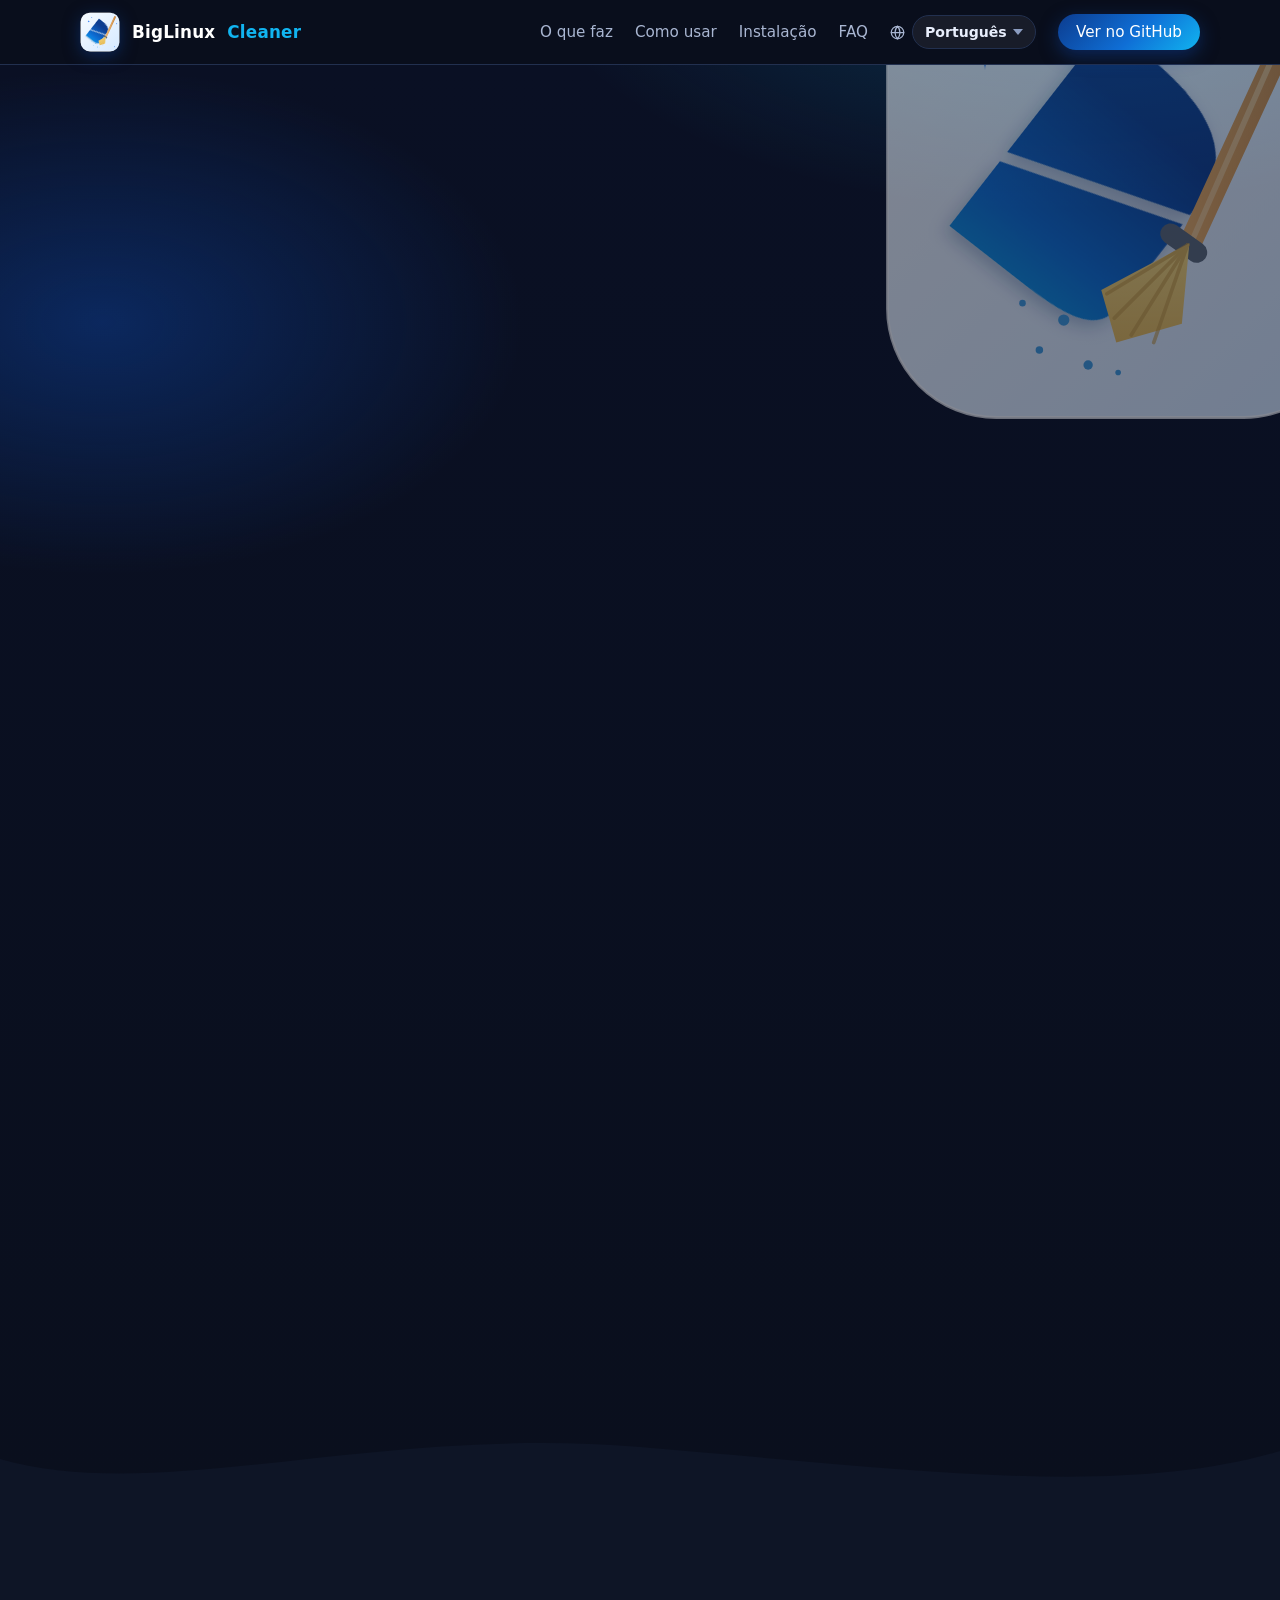
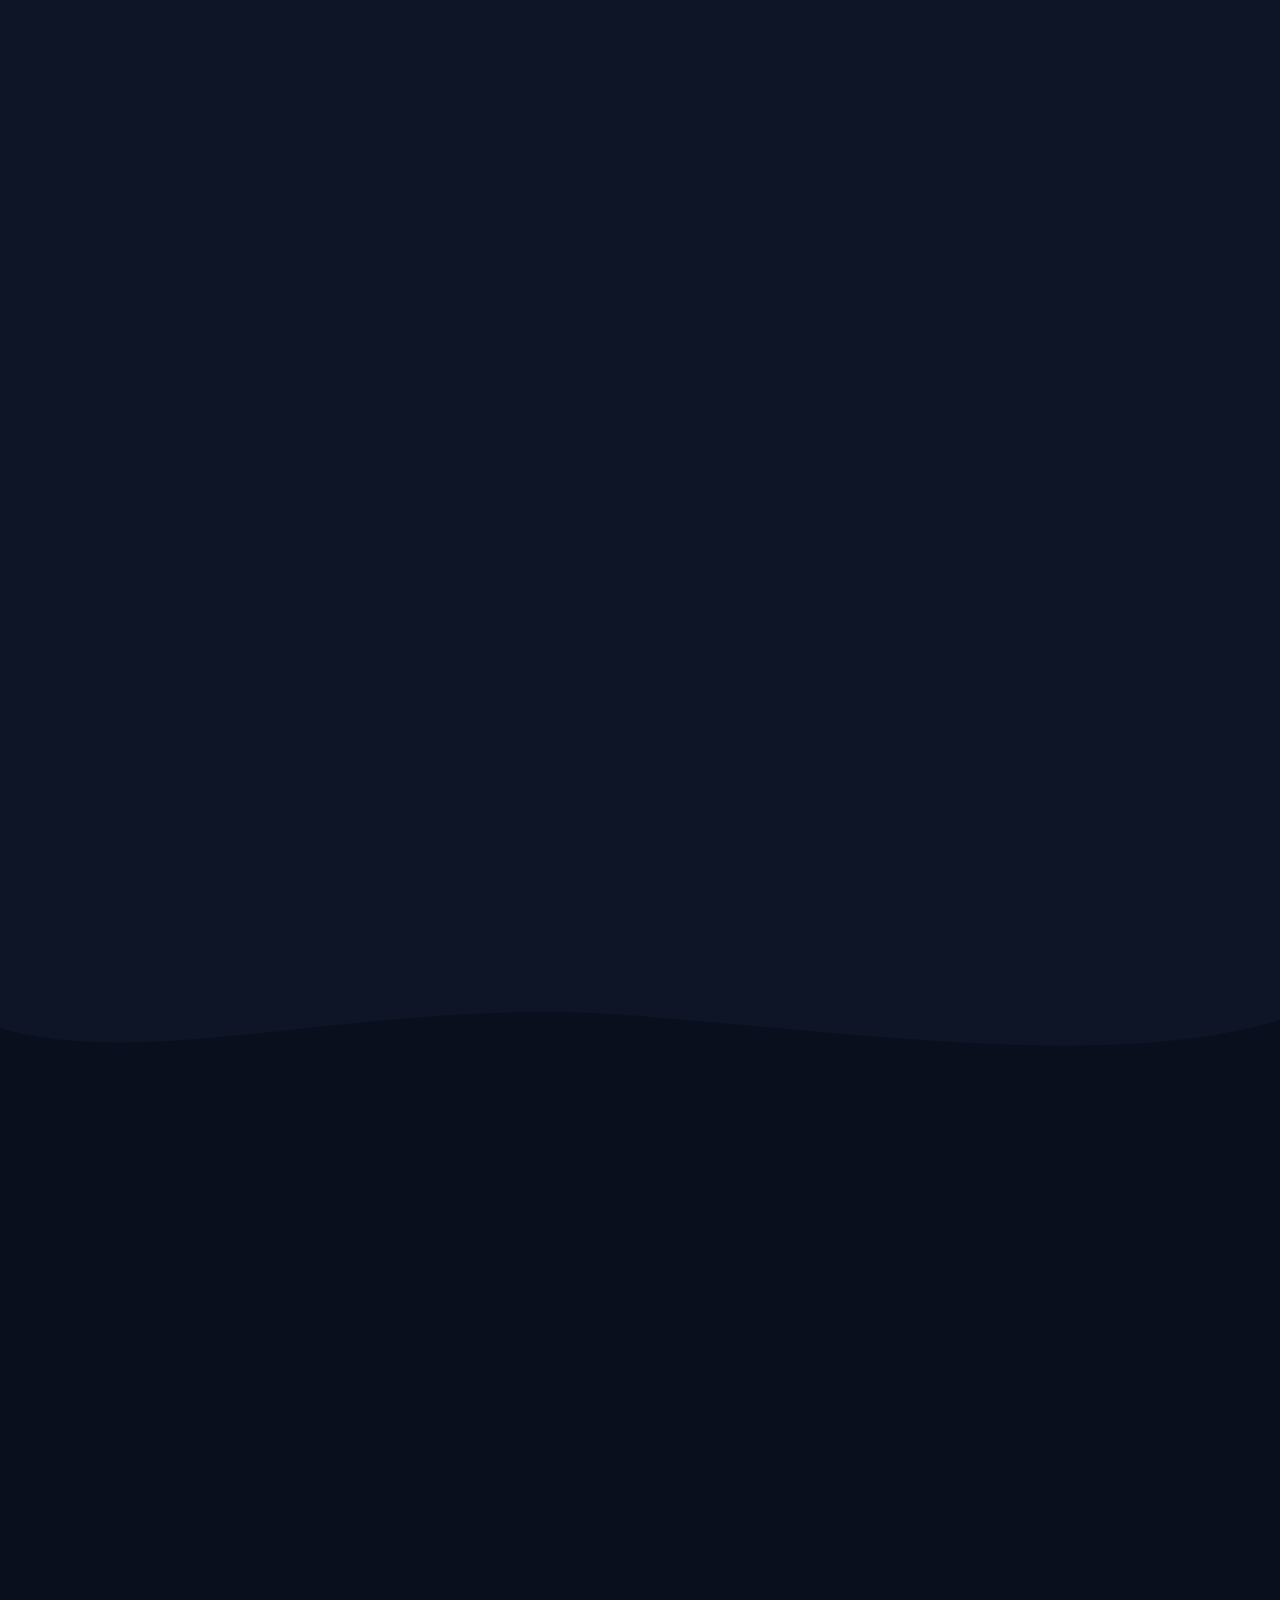
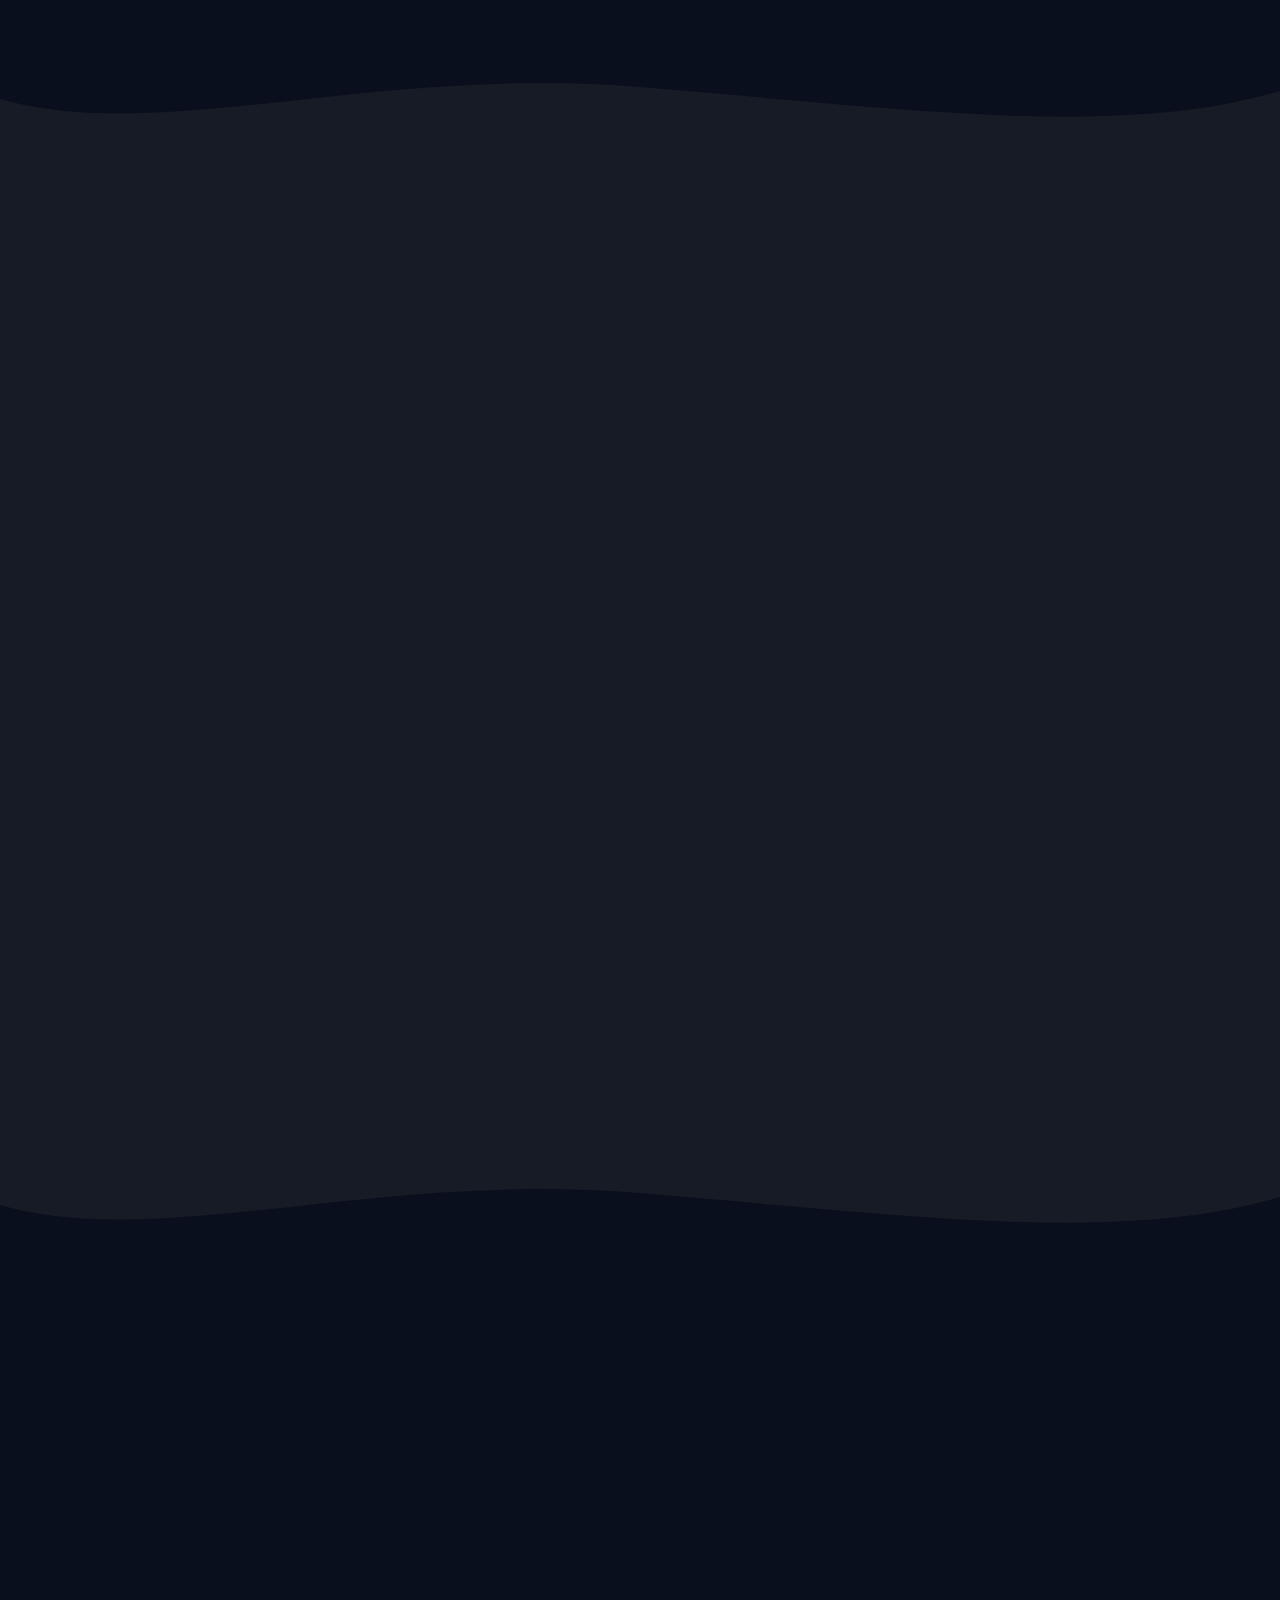
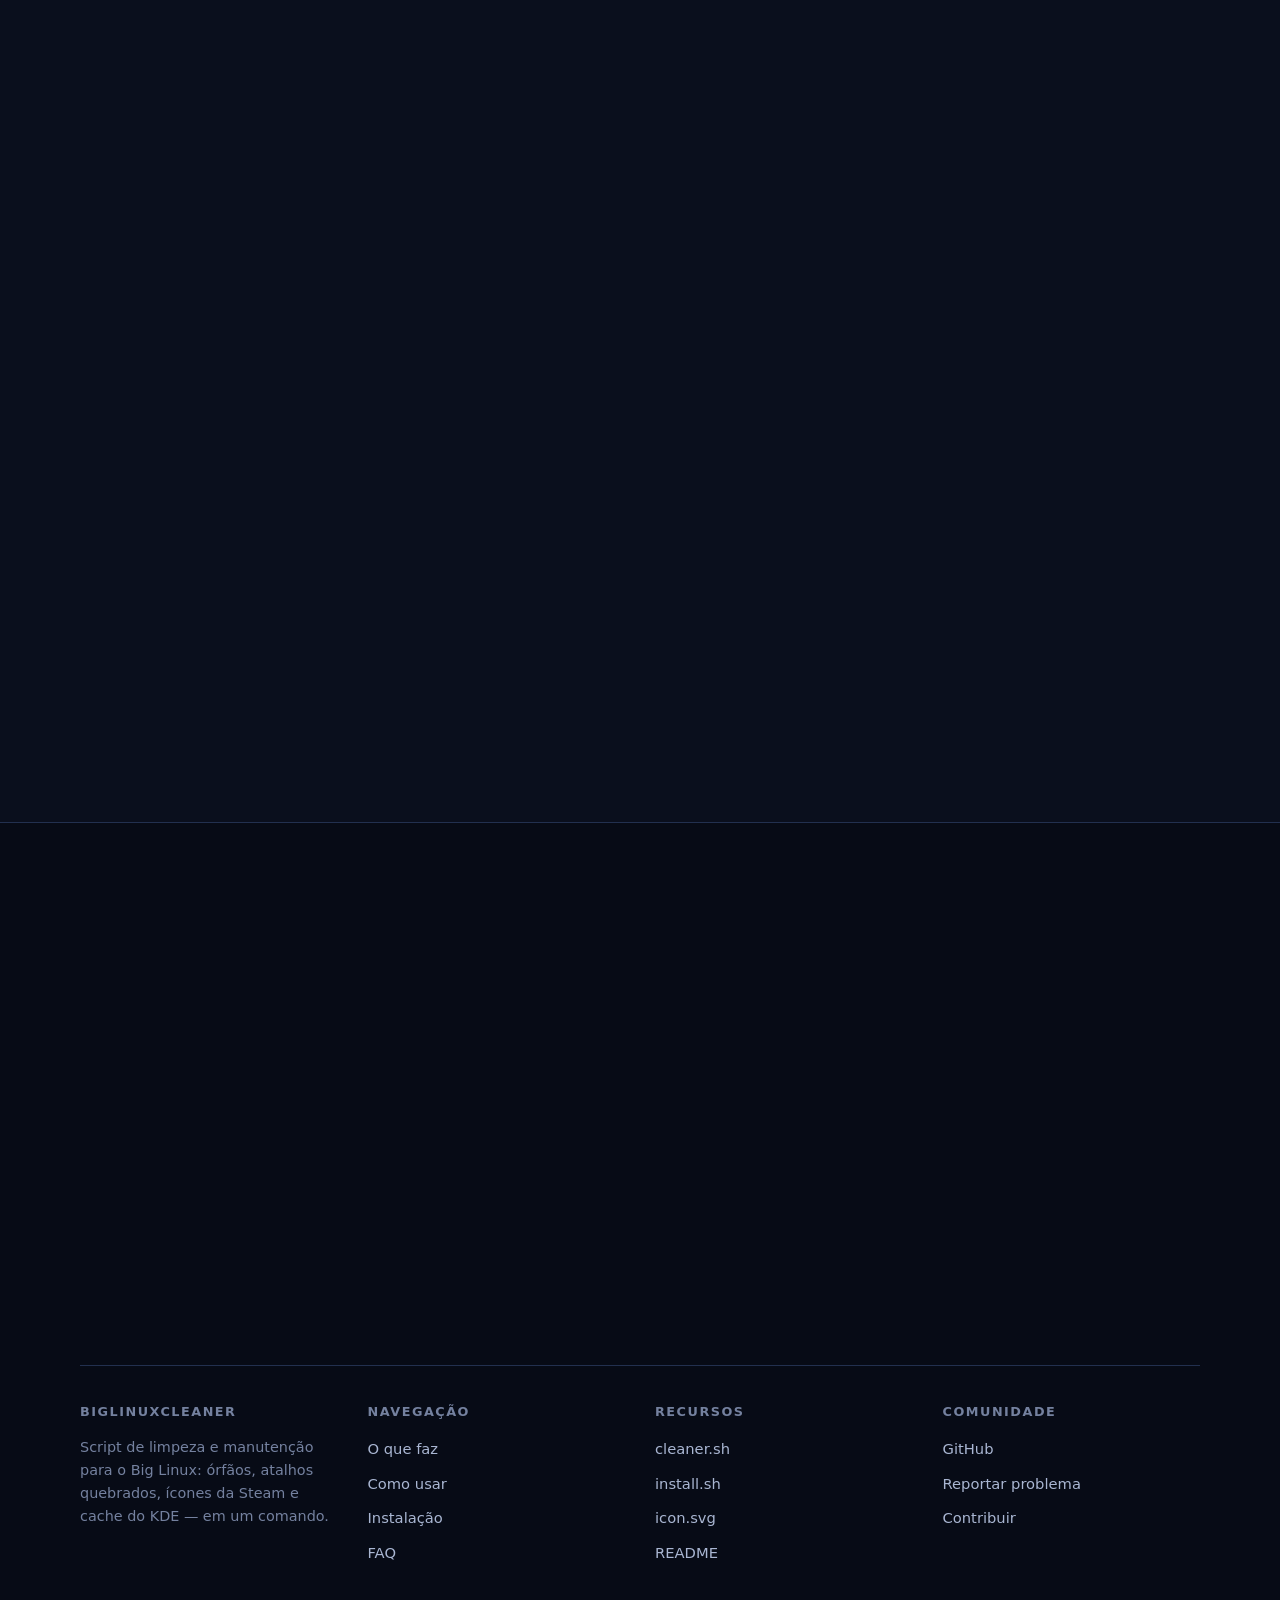
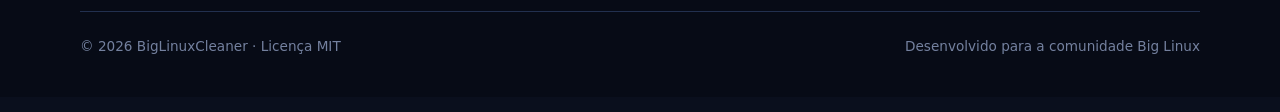
==== commit 1dd15eb5: "feat: modo offline + auto-atualização + instalação local - cleaner.sh: adiciona check_connectivity()" ====
--- a/docs/index.html
+++ b/docs/index.html
@@ -229,9 +229,20 @@
                                 <line x1="12" y1="15" x2="12" y2="3" />
                             </svg>
                         </div>
-                        <h3 data-i18n="f5.title">Atalho e ícone oficiais</h3>
-                        <p data-i18n="f5.desc">O instalador cria um atalho na Área de trabalho e/ou no Menu, com o ícone
-                            oficial, que roda o script direto do GitHub.</p>
+                        <h3 data-i18n="f5.title">Atalho local com auto-atualização</h3>
+                        <p data-i18n="f5.desc">O instalador salva o script em <code>~/.local/share/BigLinuxCleaner/</code> e cria um atalho que o executa. Se online, ele tenta baixar a versão mais recente; se offline, roda o que está em cache.</p>
+                    </article>
+
+                    <article class="card reveal">
+                        <div class="card__icon">
+                            <svg width="26" height="26" viewBox="0 0 24 24" fill="none" stroke="currentColor"
+                                stroke-width="2" stroke-linecap="round" stroke-linejoin="round" aria-hidden="true">
+                                <path d="M18.36 6.64a9 9 0 1 1-12.73 0" />
+                                <line x1="12" y1="2" x2="12" y2="12" />
+                            </svg>
+                        </div>
+                        <h3 data-i18n="f8.title">Funciona offline</h3>
+                        <p data-i18n="f8.desc">Depois de instalado, roda sem internet. Se offline, pula downloads da Steam e usa a versão em cache — sem erros, sem travamentos.</p>
                     </article>
 
                     <article class="card reveal">
@@ -366,15 +377,13 @@
                     </div>
                     <div class="step">
                         <div class="step__num"></div>
-                        <h3 data-i18n="s2.title">Ícone e atalho instalados</h3>
-                        <p data-i18n="s2.desc">O ícone oficial vai para <code>~/.local/share/icons/</code> e o atalho
-                            <code>.desktop</code> é criado com o comando do cleaner.</p>
+                        <h3 data-i18n="s2.title">Script salvo localmente</h3>
+                        <p data-i18n="s2.desc">O <code>cleaner.sh</code> é salvo em <code>~/.local/share/BigLinuxCleaner/</code>. O ícone oficial vai para <code>~/.local/share/icons/</code> e o atalho <code>.desktop</code> é criado apontando para o script local.</p>
                     </div>
                     <div class="step">
                         <div class="step__num"></div>
                         <h3 data-i18n="s3.title">Pronto! É só clicar</h3>
-                        <p data-i18n="s3.desc">Cada clique no atalho executa a limpeza completa e atualiza o menu do KDE
-                            Plasma automaticamente.</p>
+                        <p data-i18n="s3.desc">Cada clique no atalho executa a limpeza. Se online, o script se auto-atualiza antes de rodar.</p>
                     </div>
                 </div>
 
@@ -387,7 +396,7 @@
                         </svg>
                         <span data-i18n="inst.cmd2.t">Remover o atalho depois</span>
                     </div>
-                    <p class="cmd-block__desc" data-i18n="inst.cmd2.desc">Se quiser desinstalar o atalho e o ícone, use
+                    <p class="cmd-block__desc" data-i18n="inst.cmd2.desc">Se quiser desinstalar o atalho, o ícone e o script local, use
                         a flag <code>--uninstall</code>.</p>
                     <div class="code">
                         <pre><span class="p">$</span> curl -fsSL https://raw.githubusercontent.com/zonaro/BigLinuxCleaner/main/install.sh | bash -s -- --uninstall</pre>
@@ -495,6 +504,26 @@
                             encontrado), extrai o ID do jogo da URL <code>steam://rungameid/{id}</code> e baixa o
                             ícone correto automaticamente da CDN da Steam. Os ícones são salvos em
                             <code>~/.local/share/icons/steam-games/</code> e os atalhos são atualizados.
+                        </div>
+                    </details>
+
+                    <details class="faq__item">
+                        <summary data-i18n="faq.9.q">O script funciona offline?</summary>
+                        <div class="faq__body" data-i18n="faq.9.a">
+                            Sim! Depois de instalado via <code>install.sh</code>, o <code>cleaner.sh</code> fica salvo em
+                            <code>~/.local/share/BigLinuxCleaner/</code>. Se a máquina estiver offline, o script executa
+                            a versão em cache automaticamente, pulando o download de ícones da Steam. Se estiver online,
+                            ele tenta baixar a versão mais recente do GitHub antes de rodar.
+                        </div>
+                    </details>
+
+                    <details class="faq__item">
+                        <summary data-i18n="faq.10.q">Como funciona a auto-atualização?</summary>
+                        <div class="faq__body" data-i18n="faq.10.a">
+                            Ao ser executado, o script verifica a conectividade (via <code>ping</code>). Se online, baixa
+                            a versão mais recente do GitHub para <code>~/.local/share/BigLinuxCleaner/cleaner.sh</code>,
+                            substitui a versão antiga e reinicia automaticamente. Se offline, segue com a versão local sem
+                            erros.
                         </div>
                     </details>
                 </div>
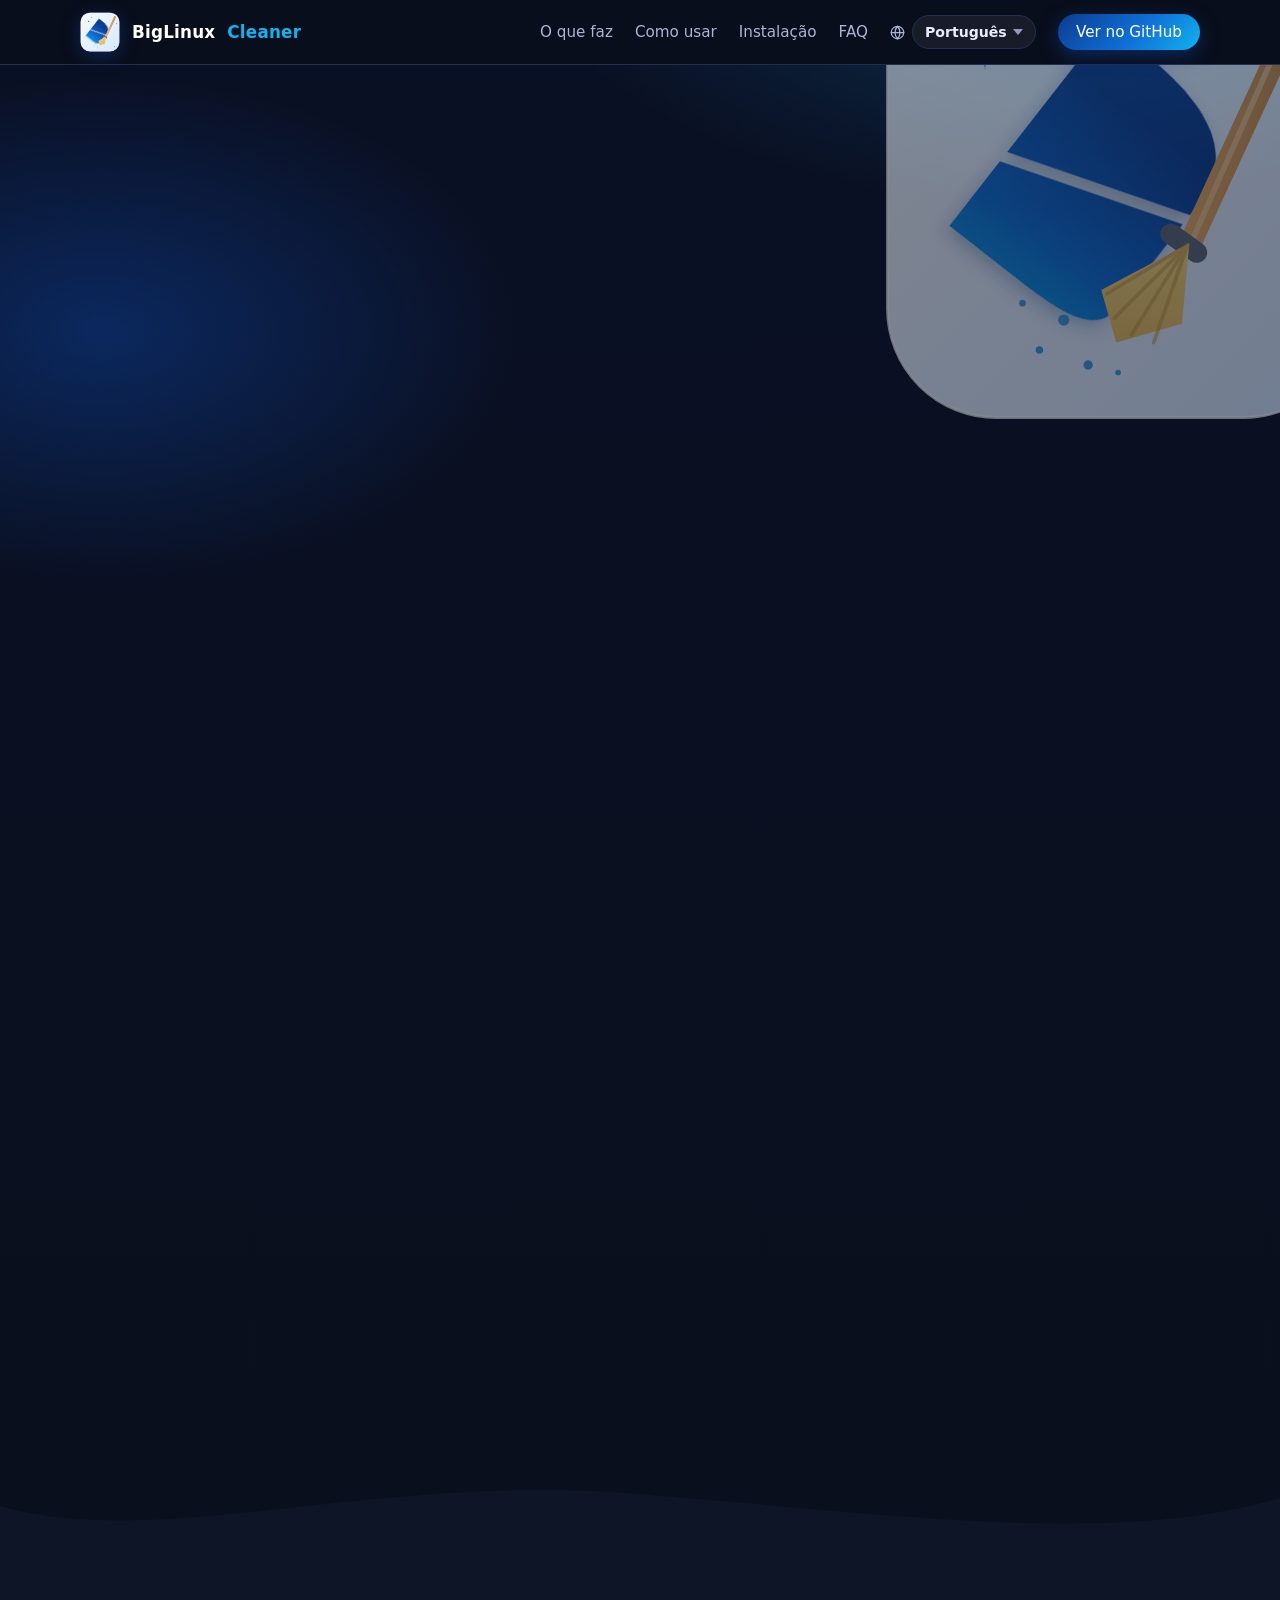
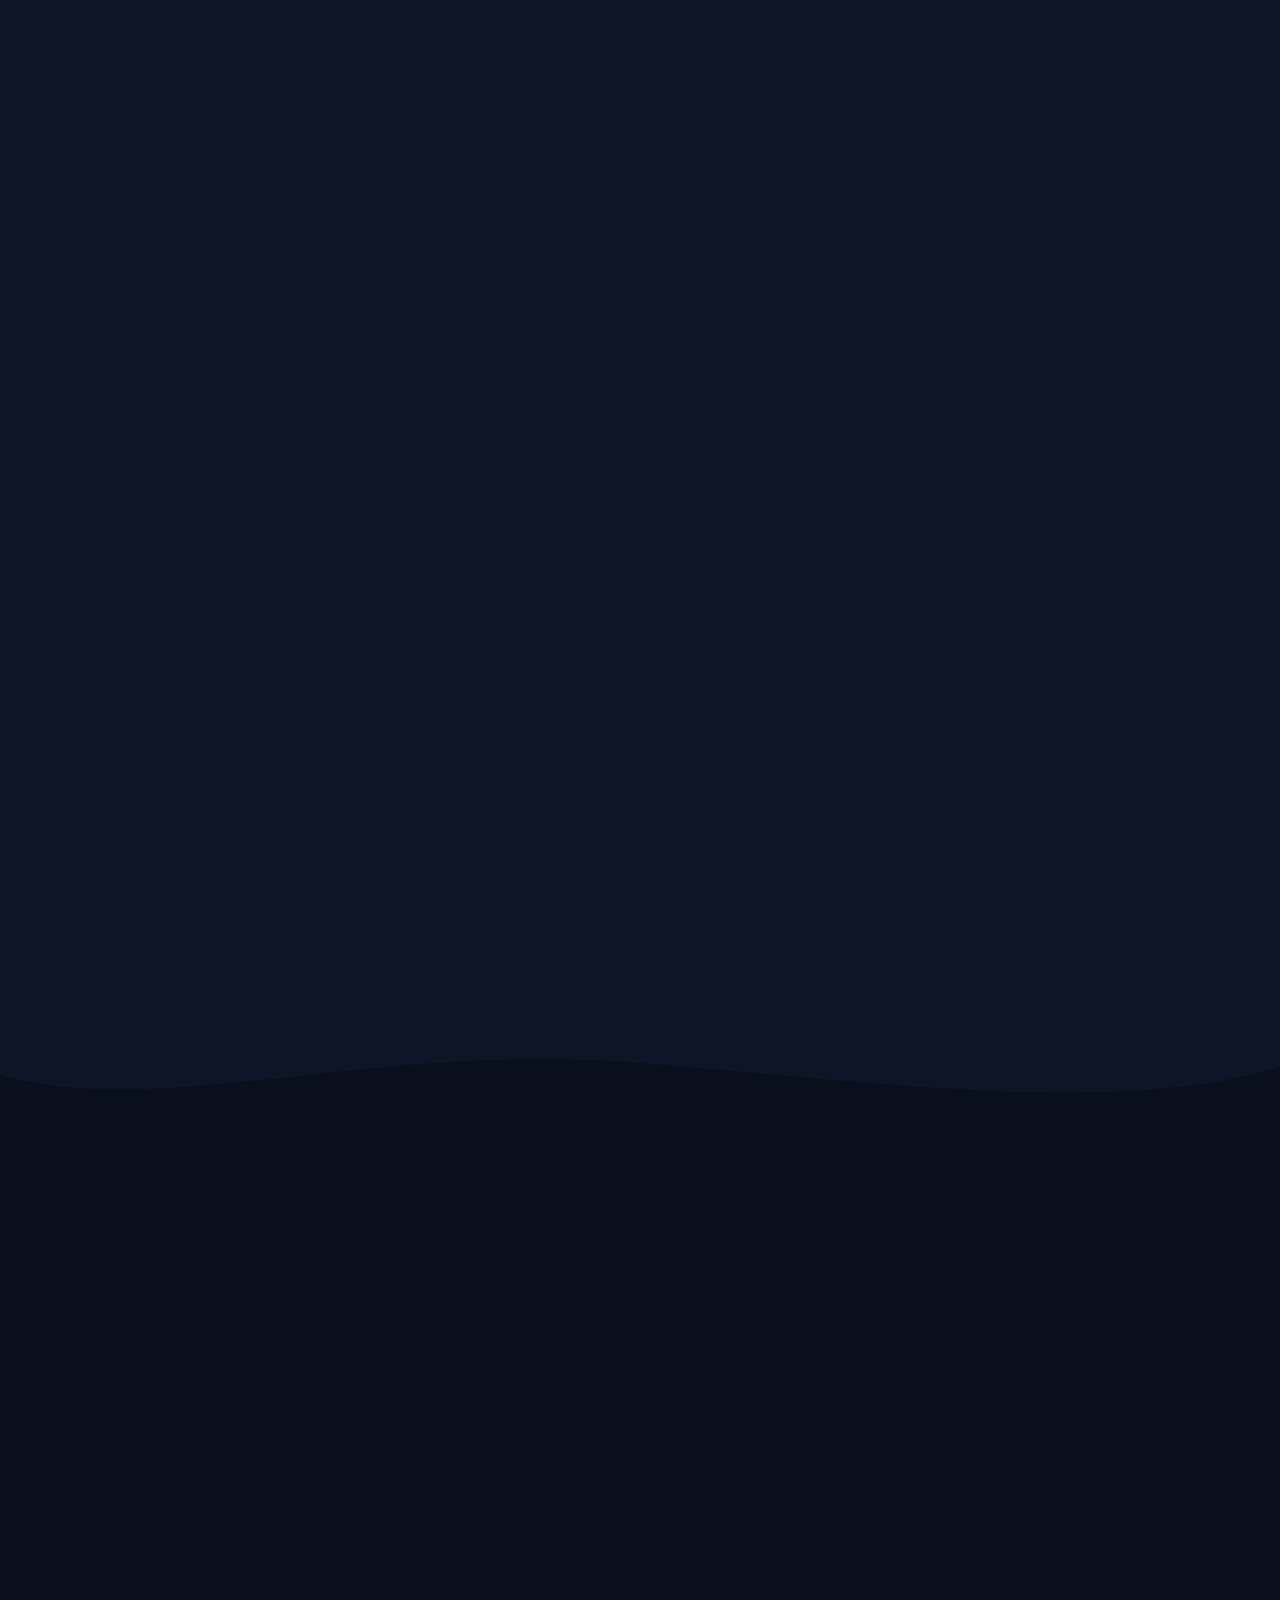
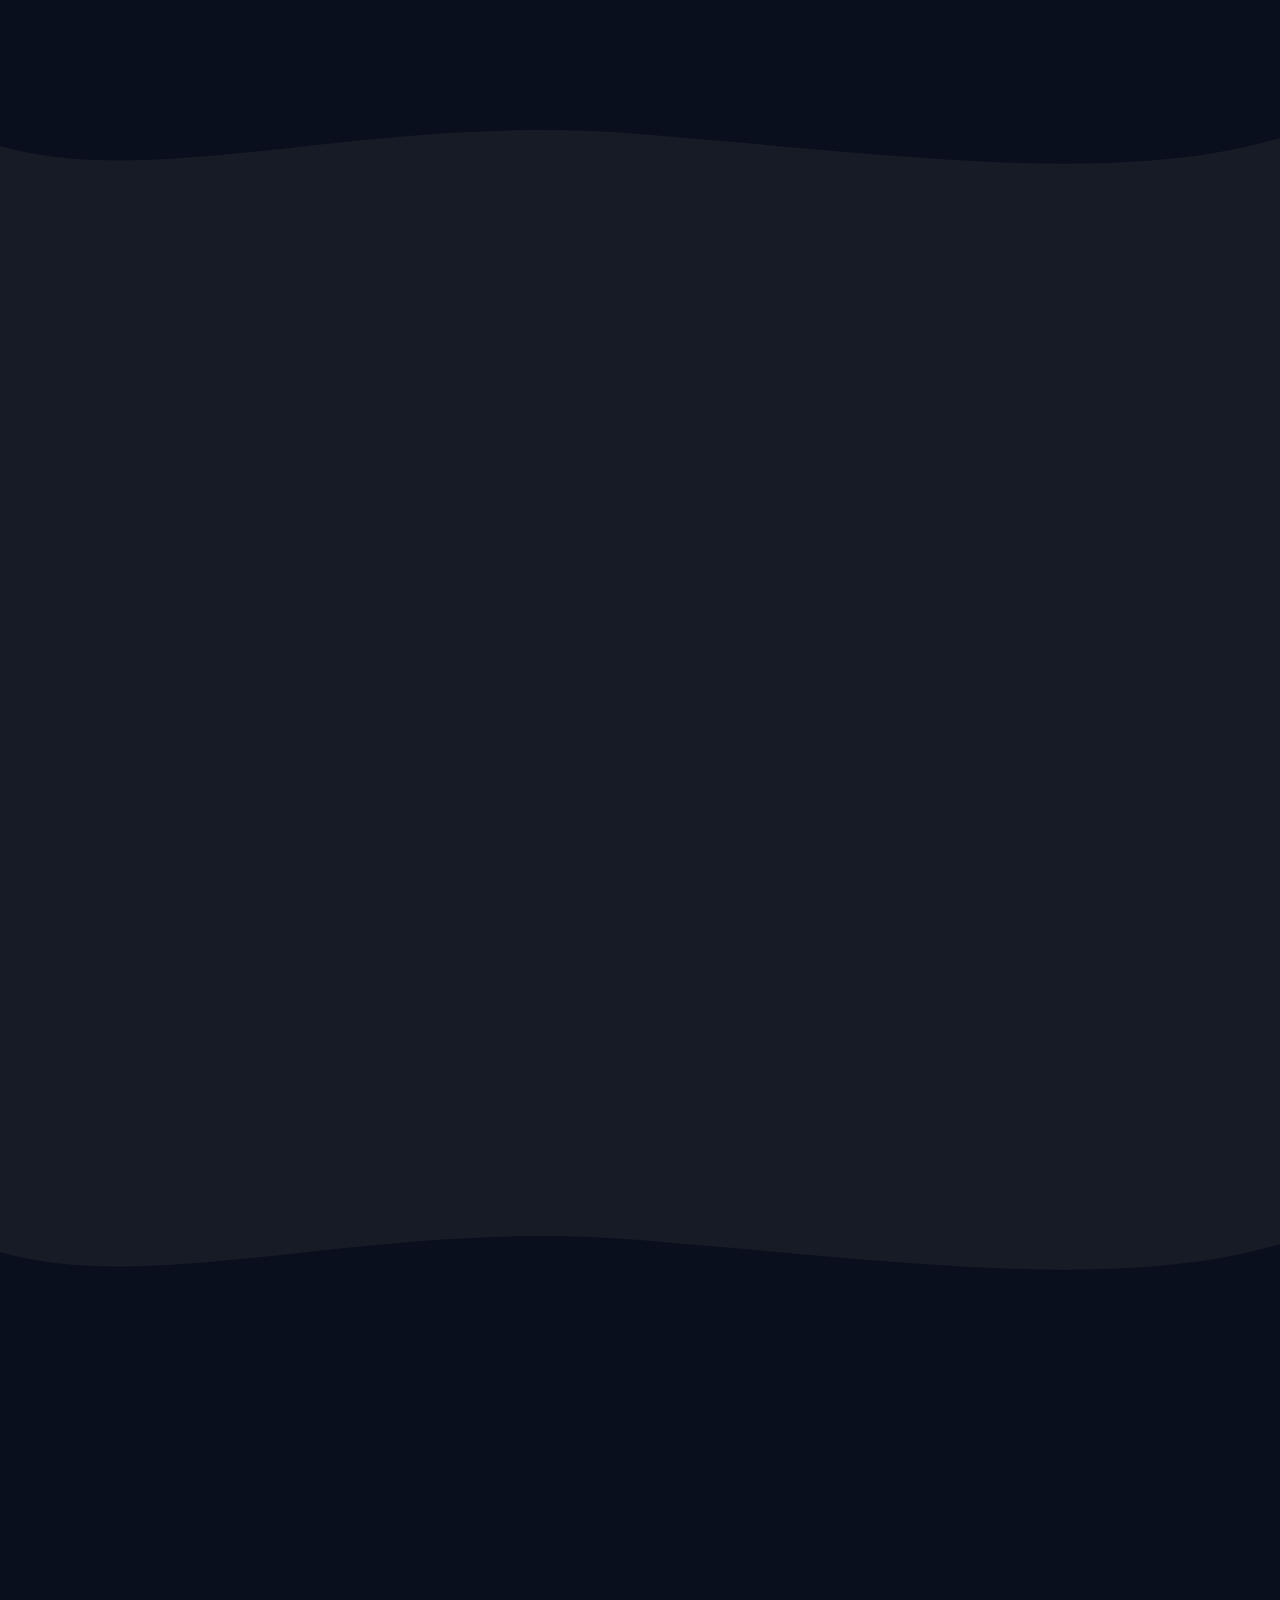
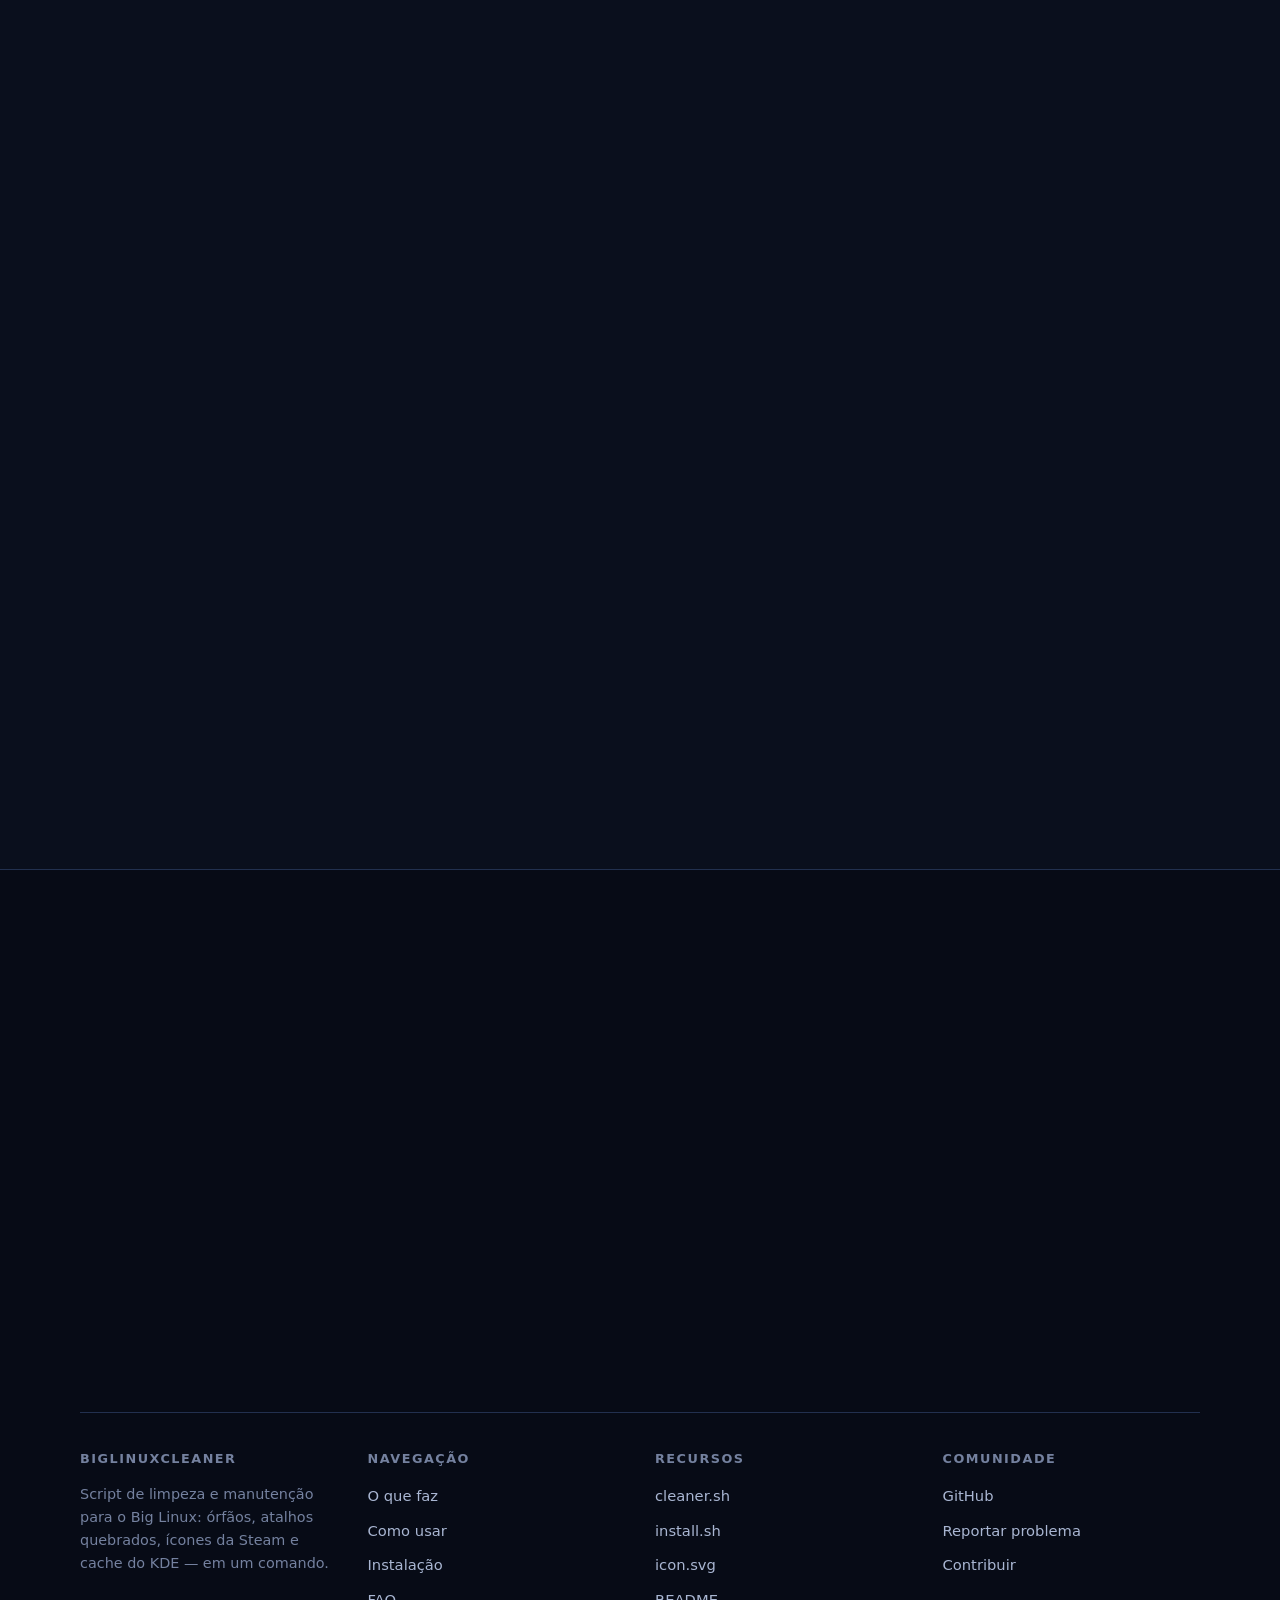
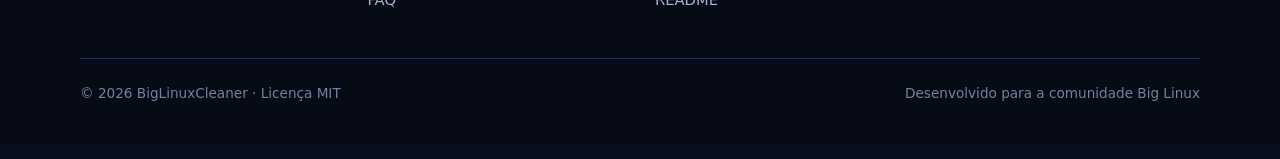
==== commit 5644ffb5: "style: formatação do HTML e espaçamento da tabela README Ajustes de indentação e quebra de linha apl" ====
--- a/docs/index.html
+++ b/docs/index.html
@@ -113,11 +113,14 @@
                         <span class="info">[INFO]</span> <span data-i18n="term.info2">Verificando atalhos órfãos do
                             Flatpak por app ID...</span>
                         <span class="ok">[OK]</span> <span data-i18n="term.ok1">Limpeza do Flatpak concluída.</span>
-                        <span class="info">[INFO]</span> <span data-i18n="term.steam_info">--- Corrigindo ícones de atalhos da
+                        <span class="info">[INFO]</span> <span data-i18n="term.steam_info">--- Corrigindo ícones de
+                            atalhos da
                             Steam ---</span>
-                        <span class="warn">[WARN]</span> <span data-i18n="term.steam_warn">Ícone inválido detectado</span>
+                        <span class="warn">[WARN]</span> <span data-i18n="term.steam_warn">Ícone inválido
+                            detectado</span>
                         <span data-i18n="term.app">App:</span> CS2
-                        <span class="info">[INFO]</span> <span data-i18n="term.steam_dl">Baixando ícone do jogo (Steam AppID:
+                        <span class="info">[INFO]</span> <span data-i18n="term.steam_dl">Baixando ícone do jogo (Steam
+                            AppID:
                             730)...</span>
                         <span class="ok">[OK]</span> <span data-i18n="term.steam_ok">Ícone corrigido: cs2 →
                             ~/.local/share/icons/steam-games/730.png</span>
@@ -217,7 +220,8 @@
                         </div>
                         <h3 data-i18n="f4.title">Menu KDE sempre atualizado</h3>
                         <p data-i18n="f4.desc">Reconstrói o cache do KDE Plasma (<code>kbuildsycoca</code>,
-                            <code>krunner</code> e <code>plasmashell</code>) para que as mudanças apareçam na hora.</p>
+                            <code>krunner</code> e <code>plasmashell</code>) para que as mudanças apareçam na hora.
+                        </p>
                     </article>
 
                     <article class="card reveal">
@@ -230,7 +234,9 @@
                             </svg>
                         </div>
                         <h3 data-i18n="f5.title">Atalho local com auto-atualização</h3>
-                        <p data-i18n="f5.desc">O instalador salva o script em <code>~/.local/share/BigLinuxCleaner/</code> e cria um atalho que o executa. Se online, ele tenta baixar a versão mais recente; se offline, roda o que está em cache.</p>
+                        <p data-i18n="f5.desc">O instalador salva o script em
+                            <code>~/.local/share/BigLinuxCleaner/</code> e cria um atalho que o executa. Se online, ele
+                            tenta baixar a versão mais recente; se offline, roda o que está em cache.</p>
                     </article>
 
                     <article class="card reveal">
@@ -242,7 +248,8 @@
                             </svg>
                         </div>
                         <h3 data-i18n="f8.title">Funciona offline</h3>
-                        <p data-i18n="f8.desc">Depois de instalado, roda sem internet. Se offline, pula downloads da Steam e usa a versão em cache — sem erros, sem travamentos.</p>
+                        <p data-i18n="f8.desc">Depois de instalado, roda sem internet. Se offline, pula downloads da
+                            Steam e usa a versão em cache — sem erros, sem travamentos.</p>
                     </article>
 
                     <article class="card reveal">
@@ -373,17 +380,22 @@
                         <div class="step__num"></div>
                         <h3 data-i18n="s1.title">Escolha onde criar</h3>
                         <p data-i18n="s1.desc">O instalador pergunta: <strong>1</strong> Área de trabalho,
-                            <strong>2</strong> Menu de aplicativos ou <strong>3</strong> Ambos.</p>
+                            <strong>2</strong> Menu de aplicativos ou <strong>3</strong> Ambos.
+                        </p>
                     </div>
                     <div class="step">
                         <div class="step__num"></div>
                         <h3 data-i18n="s2.title">Script salvo localmente</h3>
-                        <p data-i18n="s2.desc">O <code>cleaner.sh</code> é salvo em <code>~/.local/share/BigLinuxCleaner/</code>. O ícone oficial vai para <code>~/.local/share/icons/</code> e o atalho <code>.desktop</code> é criado apontando para o script local.</p>
+                        <p data-i18n="s2.desc">O <code>cleaner.sh</code> é salvo em
+                            <code>~/.local/share/BigLinuxCleaner/</code>. O ícone oficial vai para
+                            <code>~/.local/share/icons/</code> e o atalho <code>.desktop</code> é criado apontando para
+                            o script local.</p>
                     </div>
                     <div class="step">
                         <div class="step__num"></div>
                         <h3 data-i18n="s3.title">Pronto! É só clicar</h3>
-                        <p data-i18n="s3.desc">Cada clique no atalho executa a limpeza. Se online, o script se auto-atualiza antes de rodar.</p>
+                        <p data-i18n="s3.desc">Cada clique no atalho executa a limpeza. Se online, o script se
+                            auto-atualiza antes de rodar.</p>
                     </div>
                 </div>
 
@@ -396,7 +408,8 @@
                         </svg>
                         <span data-i18n="inst.cmd2.t">Remover o atalho depois</span>
                     </div>
-                    <p class="cmd-block__desc" data-i18n="inst.cmd2.desc">Se quiser desinstalar o atalho, o ícone e o script local, use
+                    <p class="cmd-block__desc" data-i18n="inst.cmd2.desc">Se quiser desinstalar o atalho, o ícone e o
+                        script local, use
                         a flag <code>--uninstall</code>.</p>
                     <div class="code">
                         <pre><span class="p">$</span> curl -fsSL https://raw.githubusercontent.com/zonaro/BigLinuxCleaner/main/install.sh | bash -s -- --uninstall</pre>
@@ -510,7 +523,8 @@
                     <details class="faq__item">
                         <summary data-i18n="faq.9.q">O script funciona offline?</summary>
                         <div class="faq__body" data-i18n="faq.9.a">
-                            Sim! Depois de instalado via <code>install.sh</code>, o <code>cleaner.sh</code> fica salvo em
+                            Sim! Depois de instalado via <code>install.sh</code>, o <code>cleaner.sh</code> fica salvo
+                            em
                             <code>~/.local/share/BigLinuxCleaner/</code>. Se a máquina estiver offline, o script executa
                             a versão em cache automaticamente, pulando o download de ícones da Steam. Se estiver online,
                             ele tenta baixar a versão mais recente do GitHub antes de rodar.
@@ -520,9 +534,11 @@
                     <details class="faq__item">
                         <summary data-i18n="faq.10.q">Como funciona a auto-atualização?</summary>
                         <div class="faq__body" data-i18n="faq.10.a">
-                            Ao ser executado, o script verifica a conectividade (via <code>ping</code>). Se online, baixa
+                            Ao ser executado, o script verifica a conectividade (via <code>ping</code>). Se online,
+                            baixa
                             a versão mais recente do GitHub para <code>~/.local/share/BigLinuxCleaner/cleaner.sh</code>,
-                            substitui a versão antiga e reinicia automaticamente. Se offline, segue com a versão local sem
+                            substitui a versão antiga e reinicia automaticamente. Se offline, segue com a versão local
+                            sem
                             erros.
                         </div>
                     </details>
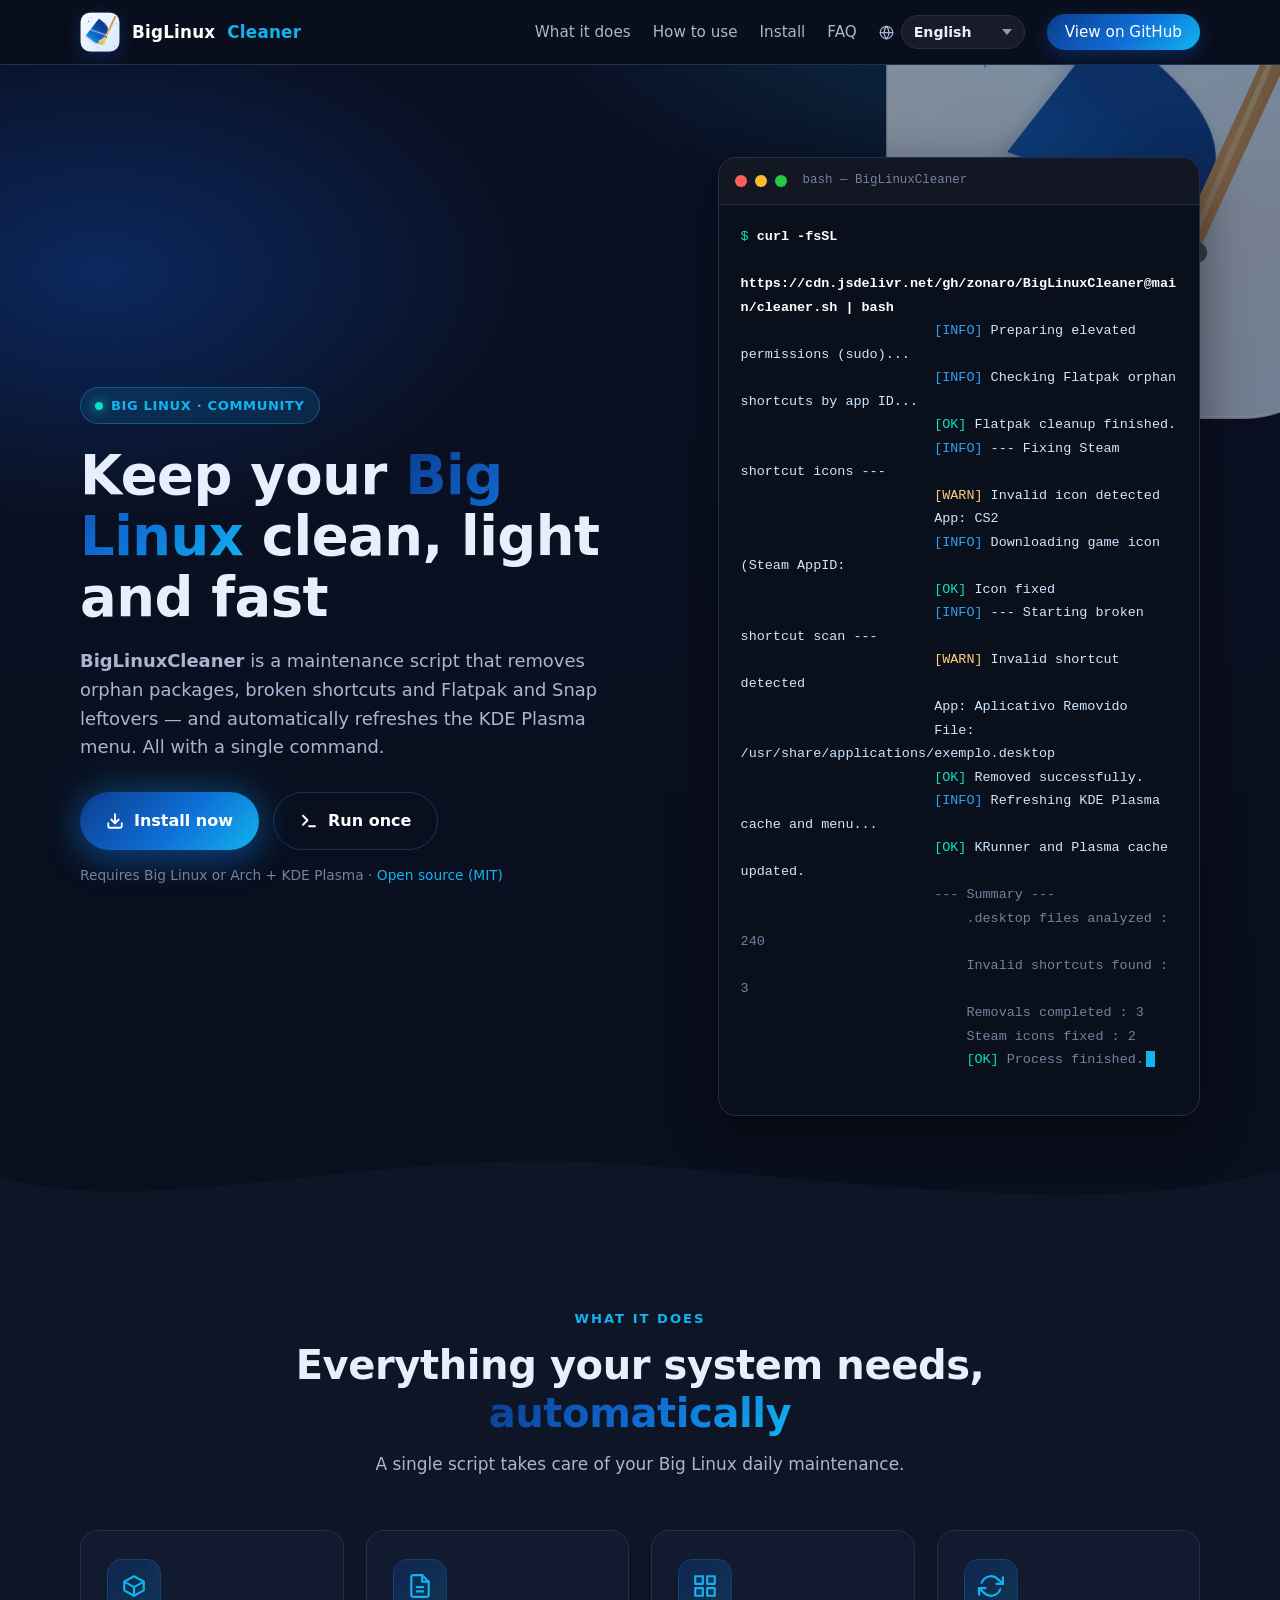
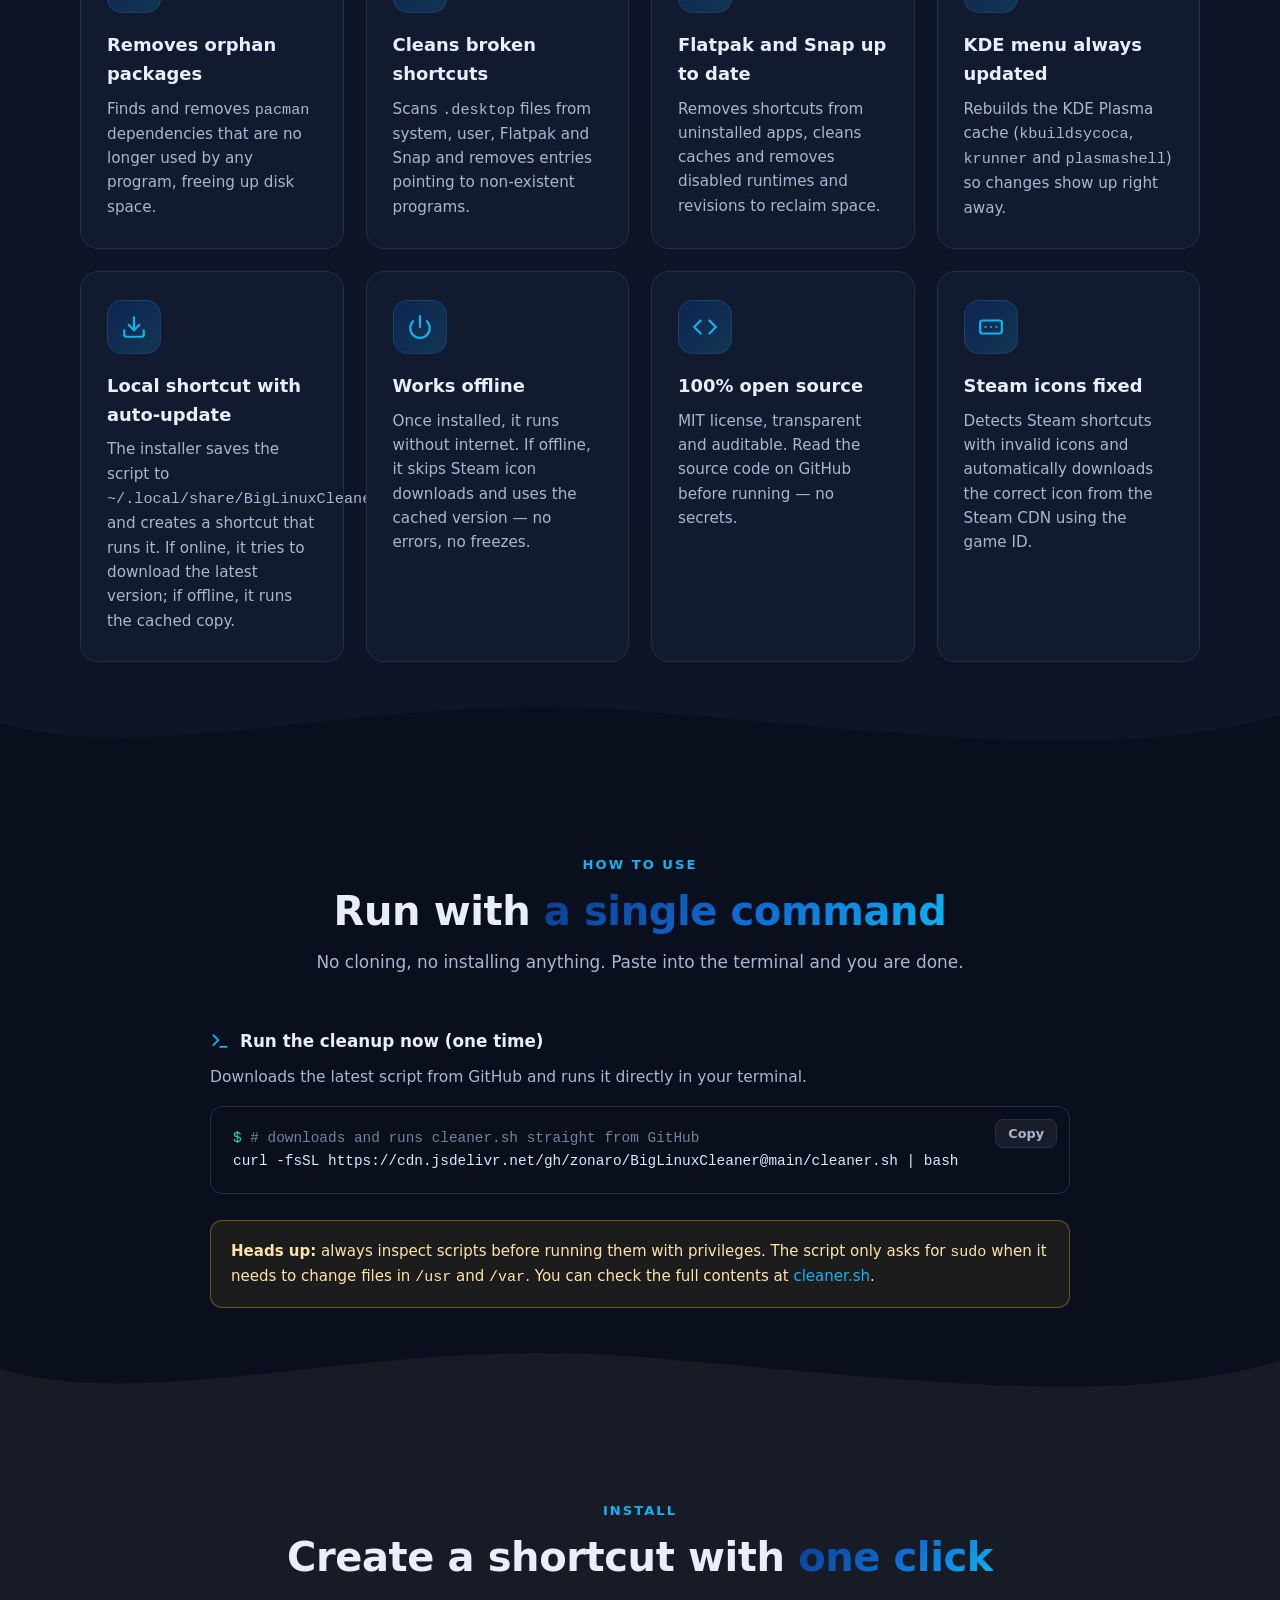
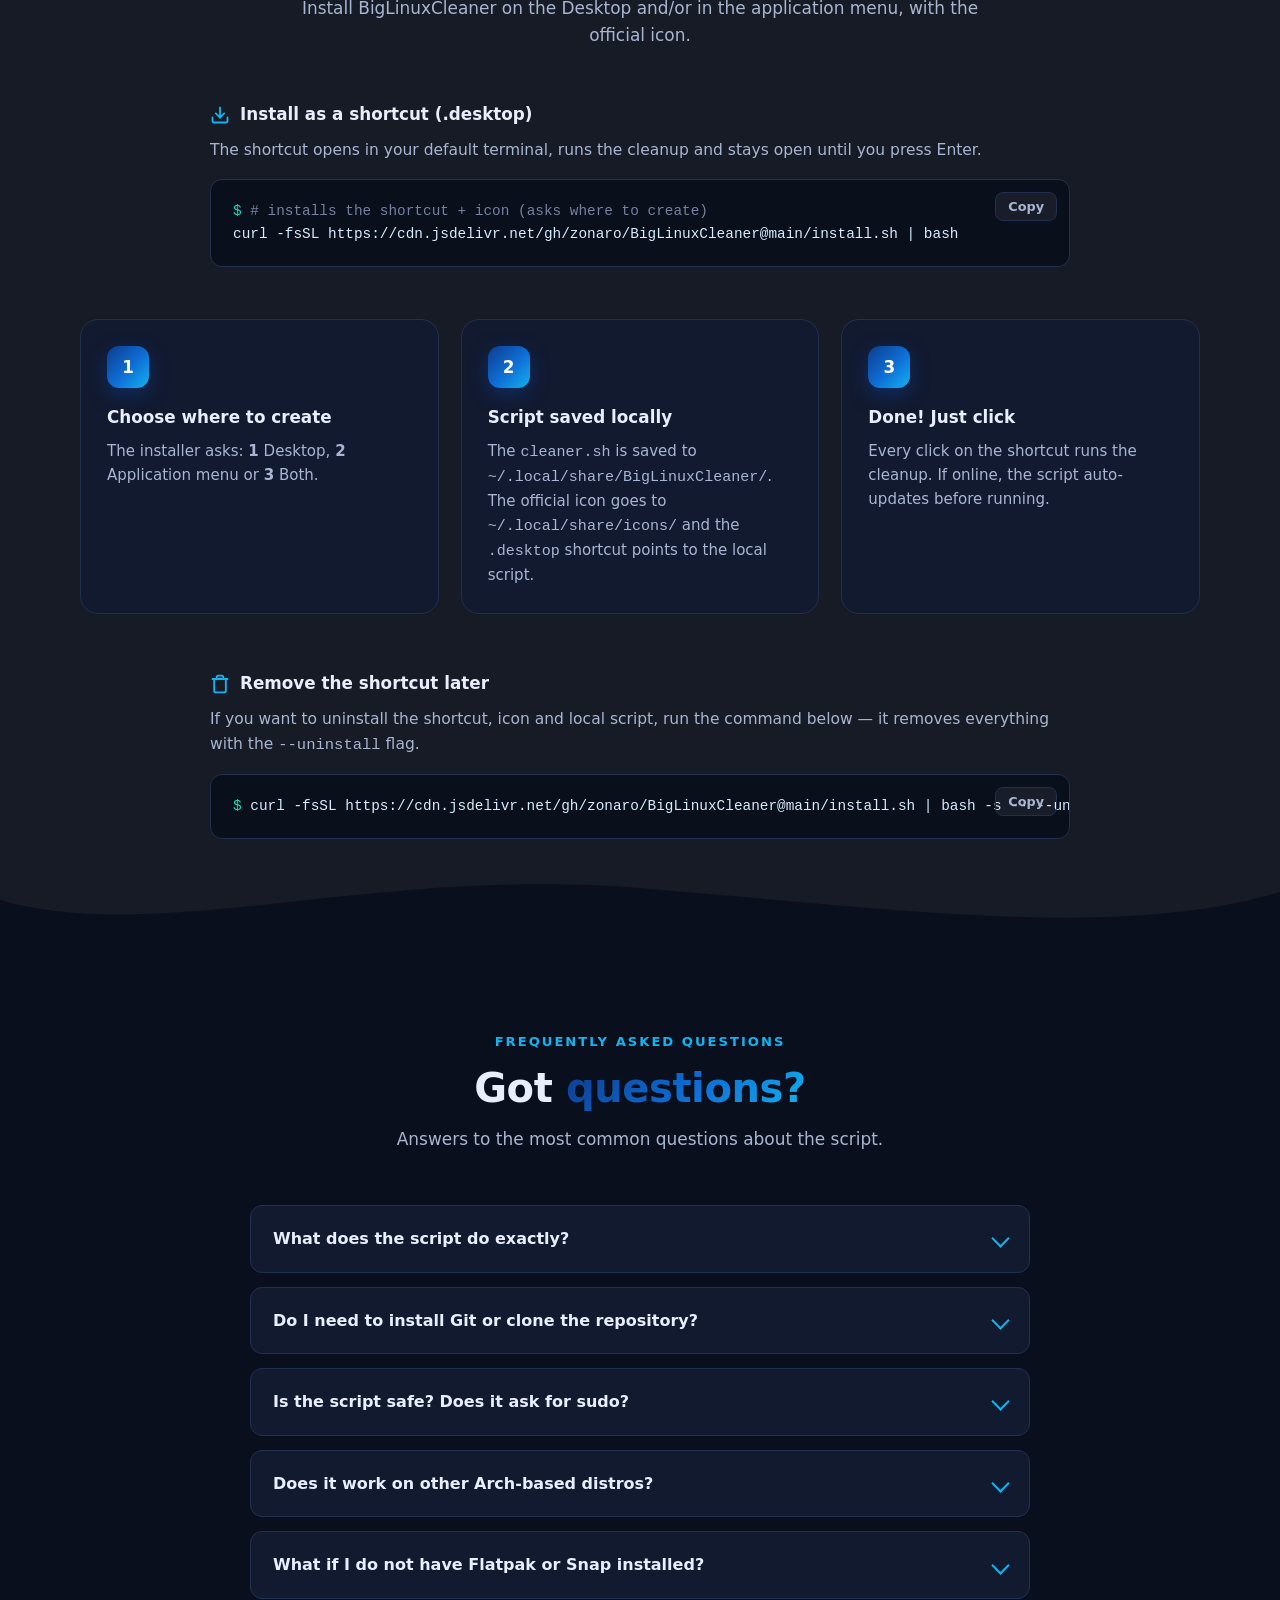
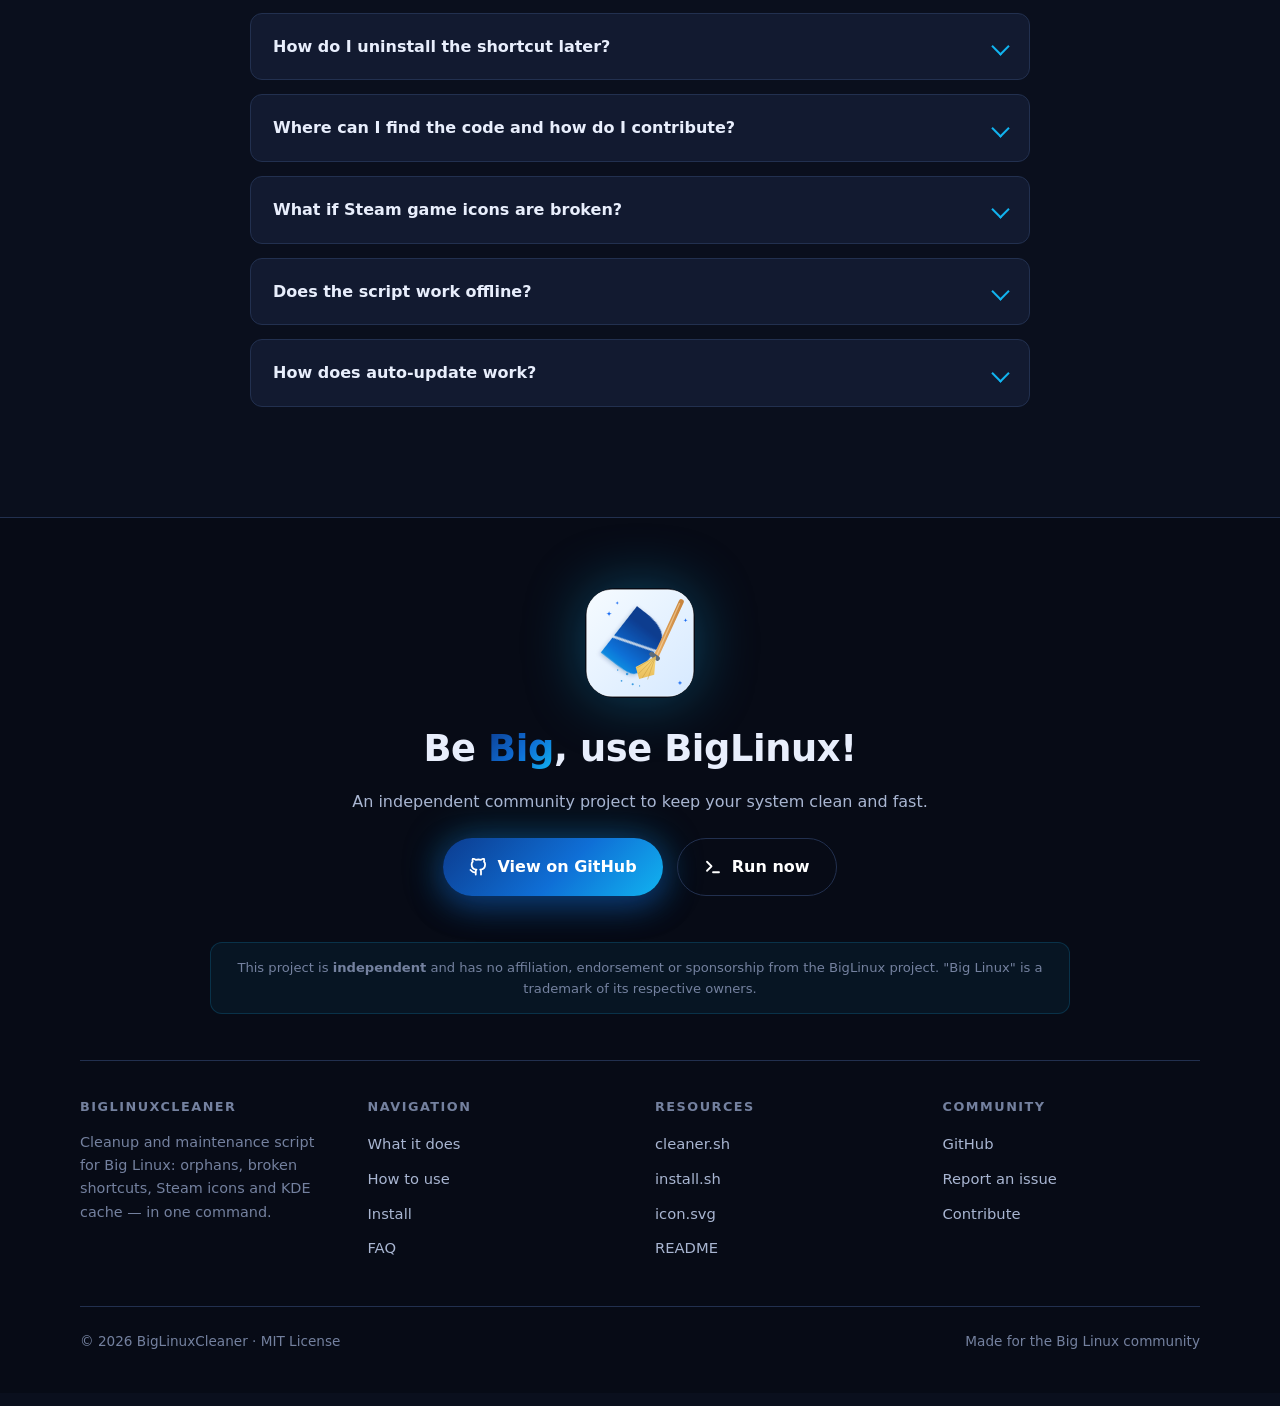
==== commit 2a05114a: "perf: migra URLs de raw.githubusercontent para jsDelivr CDN - CDN global com cache, menor latência e" ====
--- a/docs/index.html
+++ b/docs/index.html
@@ -107,7 +107,7 @@
                         <span class="term__title" data-i18n="hero.term">bash — BigLinuxCleaner</span>
                     </div>
                     <div class="term__body"><span class="pr">$</span> <span class="cmd">curl -fsSL
-                            https://raw.githubusercontent.com/zonaro/BigLinuxCleaner/main/cleaner.sh | bash</span>
+                            https://cdn.jsdelivr.net/gh/zonaro/BigLinuxCleaner@main/cleaner.sh | bash</span>
                         <span class="info">[INFO]</span> <span data-i18n="term.info1">Preparando permissões elevadas
                             (sudo)...</span>
                         <span class="info">[INFO]</span> <span data-i18n="term.info2">Verificando atalhos órfãos do
@@ -313,9 +313,9 @@
                         executa direto no seu terminal.</p>
                     <div class="code">
                         <pre><span class="p">$</span> <span class="c" data-i18n="como.cmd1.coment"># baixa e executa o cleaner.sh direto do GitHub</span>
-curl -fsSL https://raw.githubusercontent.com/zonaro/BigLinuxCleaner/main/cleaner.sh | bash</pre>
+curl -fsSL https://cdn.jsdelivr.net/gh/zonaro/BigLinuxCleaner@main/cleaner.sh | bash</pre>
                         <button class="copy" type="button"
-                            data-code="curl -fsSL https://raw.githubusercontent.com/zonaro/BigLinuxCleaner/main/cleaner.sh | bash"
+                            data-code="curl -fsSL https://cdn.jsdelivr.net/gh/zonaro/BigLinuxCleaner@main/cleaner.sh | bash"
                             data-i18n="botao.copiar">Copiar</button>
                     </div>
                 </div>
@@ -368,9 +368,9 @@
                         permanece aberto até você pressionar Enter.</p>
                     <div class="code">
                         <pre><span class="p">$</span> <span class="c" data-i18n="inst.cmd1.coment"># instala o atalho + ícone (pergunta onde criar)</span>
-curl -fsSL https://raw.githubusercontent.com/zonaro/BigLinuxCleaner/main/install.sh | bash</pre>
+curl -fsSL https://cdn.jsdelivr.net/gh/zonaro/BigLinuxCleaner@main/install.sh | bash</pre>
                         <button class="copy" type="button"
-                            data-code="curl -fsSL https://raw.githubusercontent.com/zonaro/BigLinuxCleaner/main/install.sh | bash"
+                            data-code="curl -fsSL https://cdn.jsdelivr.net/gh/zonaro/BigLinuxCleaner@main/install.sh | bash"
                             data-i18n="botao.copiar">Copiar</button>
                     </div>
                 </div>
@@ -412,9 +412,9 @@
                         script local, use
                         a flag <code>--uninstall</code>.</p>
                     <div class="code">
-                        <pre><span class="p">$</span> curl -fsSL https://raw.githubusercontent.com/zonaro/BigLinuxCleaner/main/install.sh | bash -s -- --uninstall</pre>
+                        <pre><span class="p">$</span> curl -fsSL https://cdn.jsdelivr.net/gh/zonaro/BigLinuxCleaner@main/install.sh | bash -s -- --uninstall</pre>
                         <button class="copy" type="button"
-                            data-code="curl -fsSL https://raw.githubusercontent.com/zonaro/BigLinuxCleaner/main/install.sh | bash -s -- --uninstall"
+                            data-code="curl -fsSL https://cdn.jsdelivr.net/gh/zonaro/BigLinuxCleaner@main/install.sh | bash -s -- --uninstall"
                             data-i18n="botao.copiar">Copiar</button>
                     </div>
                 </div>
@@ -494,7 +494,7 @@
                         <summary data-i18n="faq.6.q">Como desinstalo o atalho depois?</summary>
                         <div class="faq__body" data-i18n="faq.6.a">
                             Execute o comando
-                            <code>curl -fsSL https://raw.githubusercontent.com/zonaro/BigLinuxCleaner/main/install.sh | bash -s -- --uninstall</code>
+                            <code>curl -fsSL https://cdn.jsdelivr.net/gh/zonaro/BigLinuxCleaner@main/install.sh | bash -s -- --uninstall</code>
                             (ou baixe o <code>install.sh</code> e rode <code>./install.sh --uninstall</code>). Ele
                             remove o atalho
                             <code>.desktop</code> e o ícone instalado, tanto do Menu quanto da Área de trabalho.
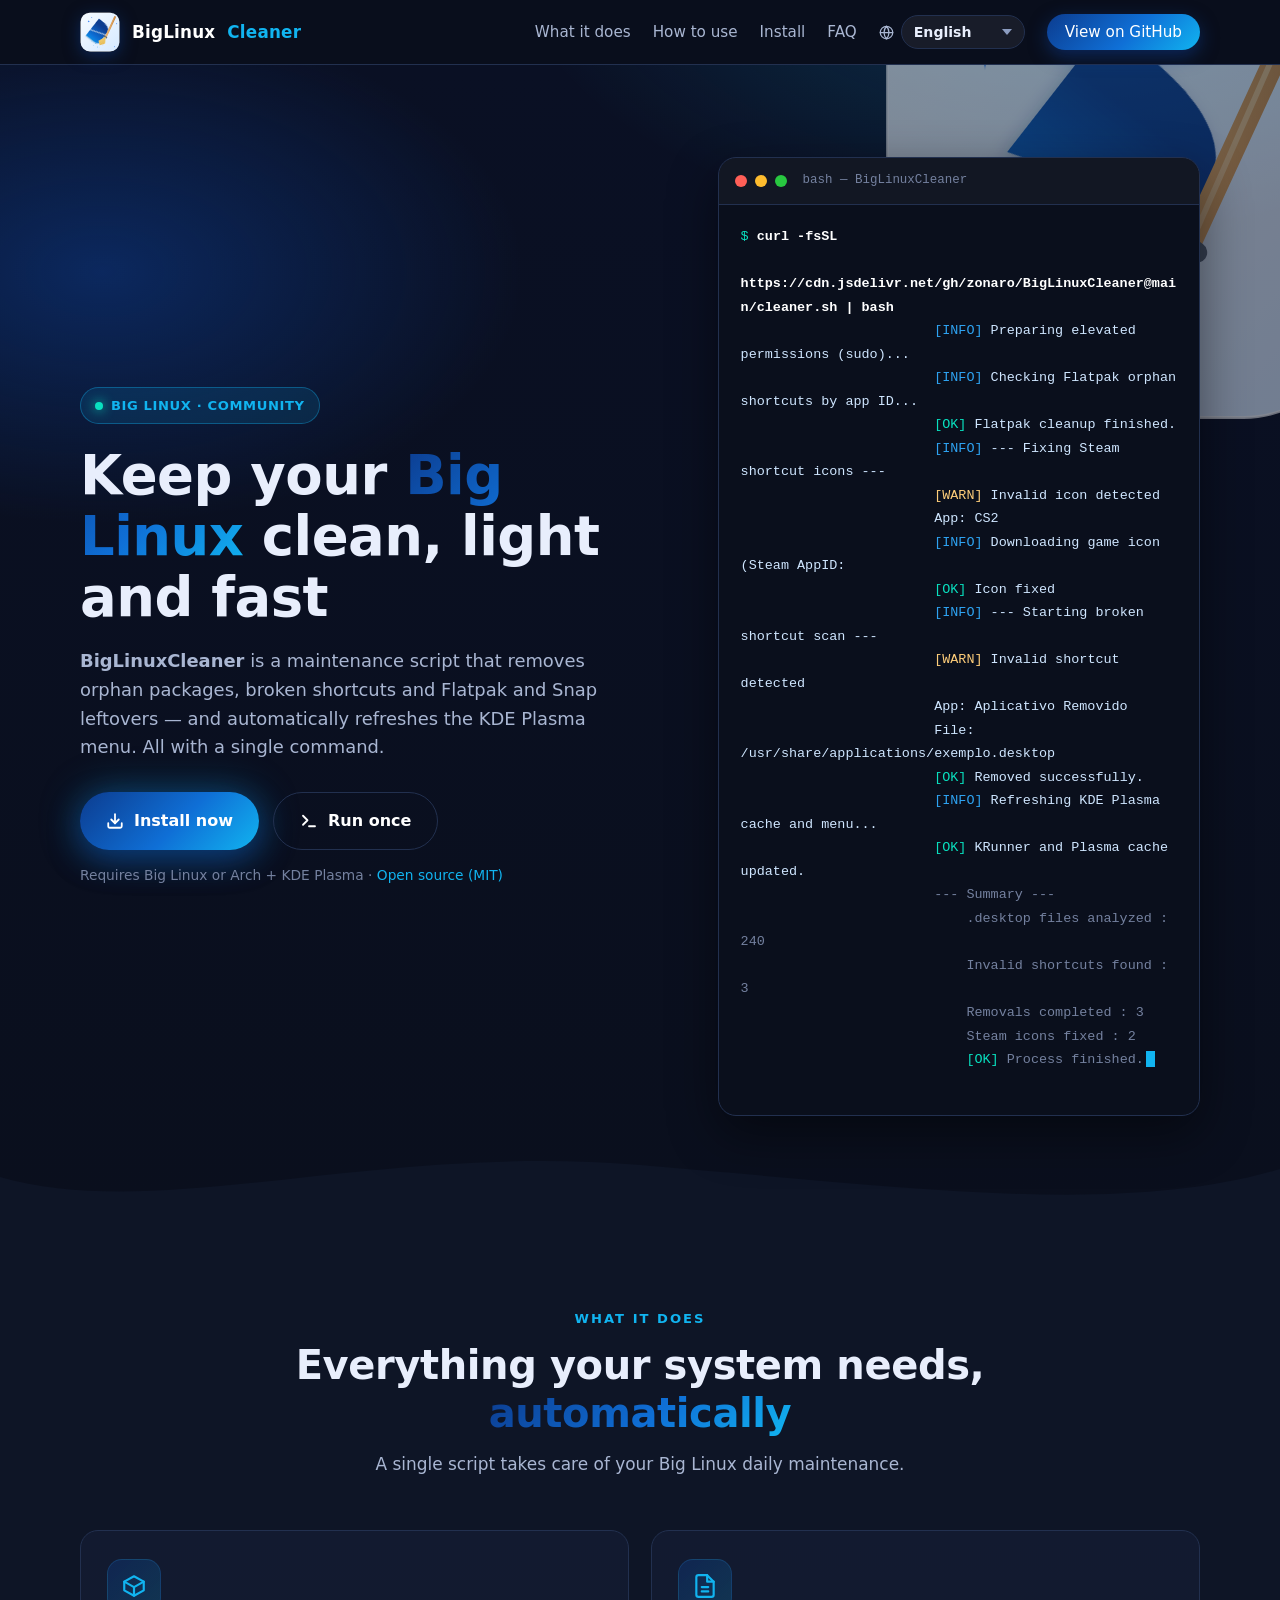
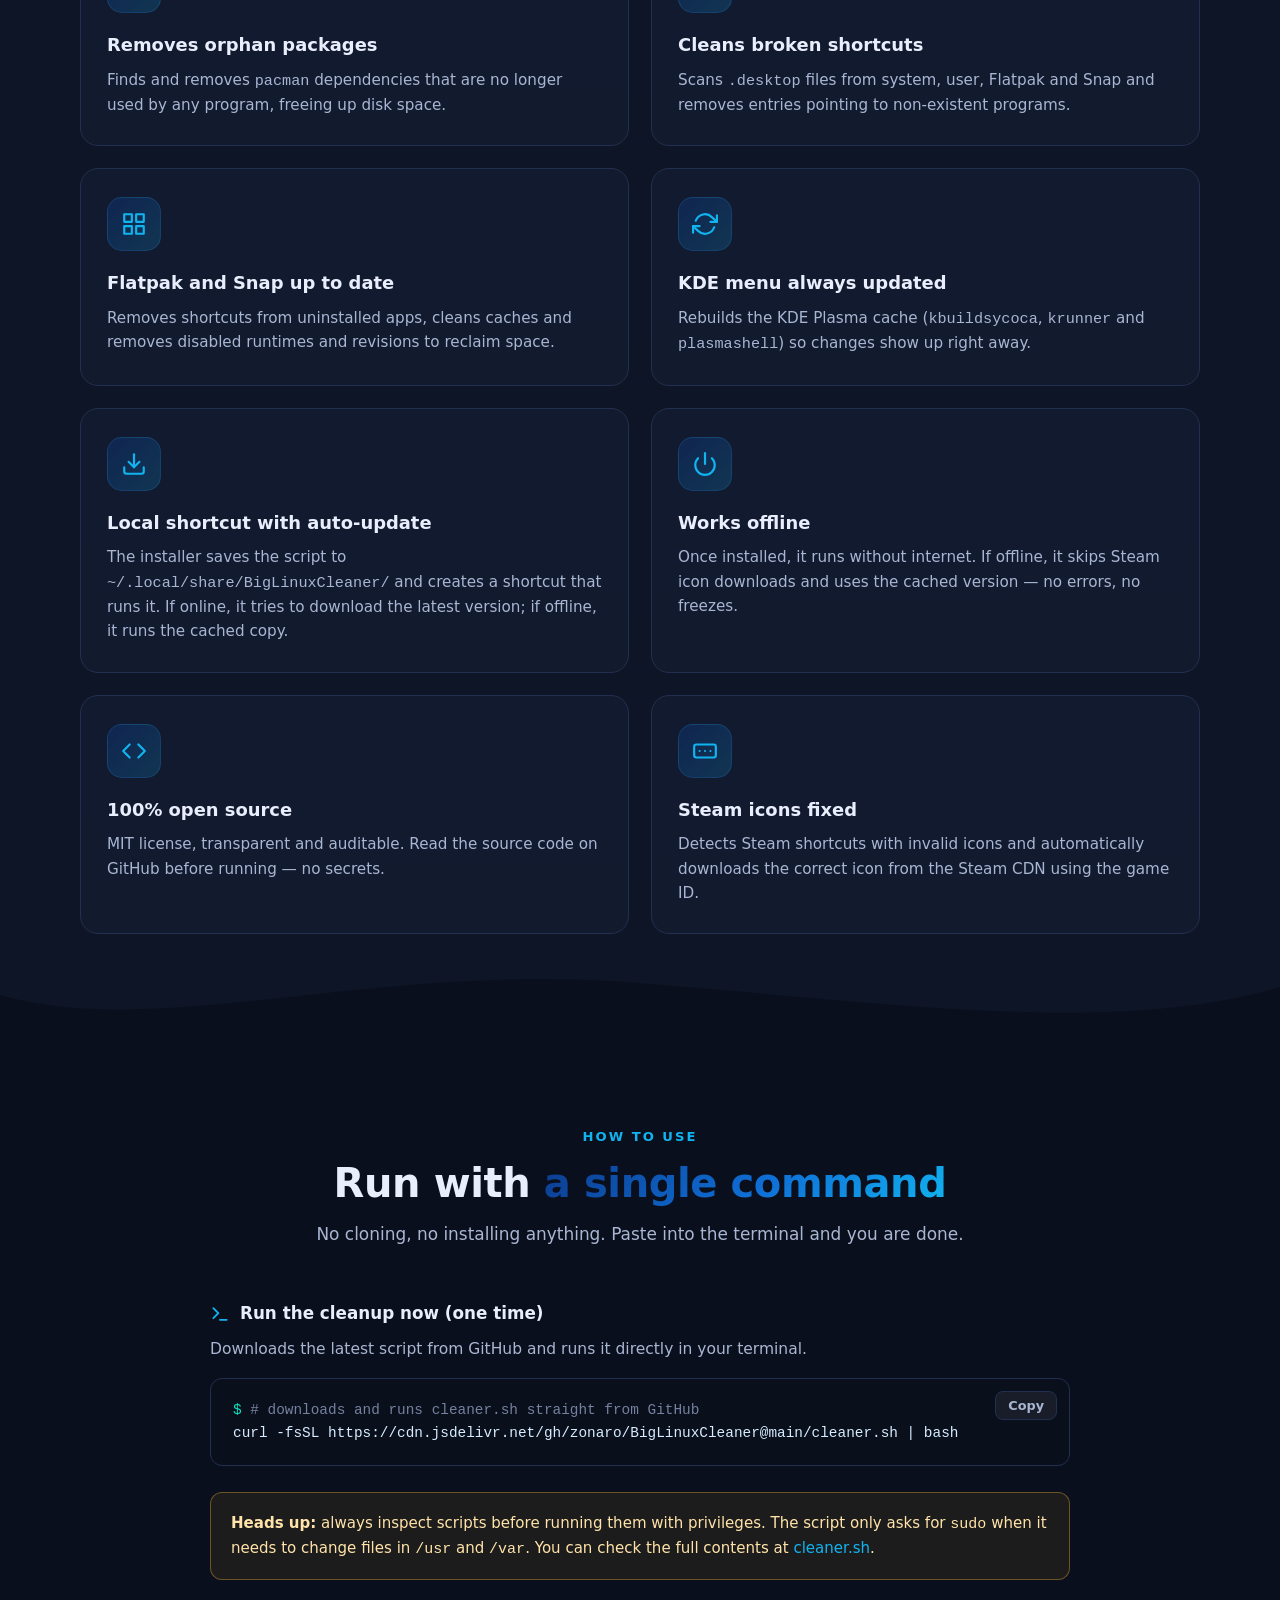
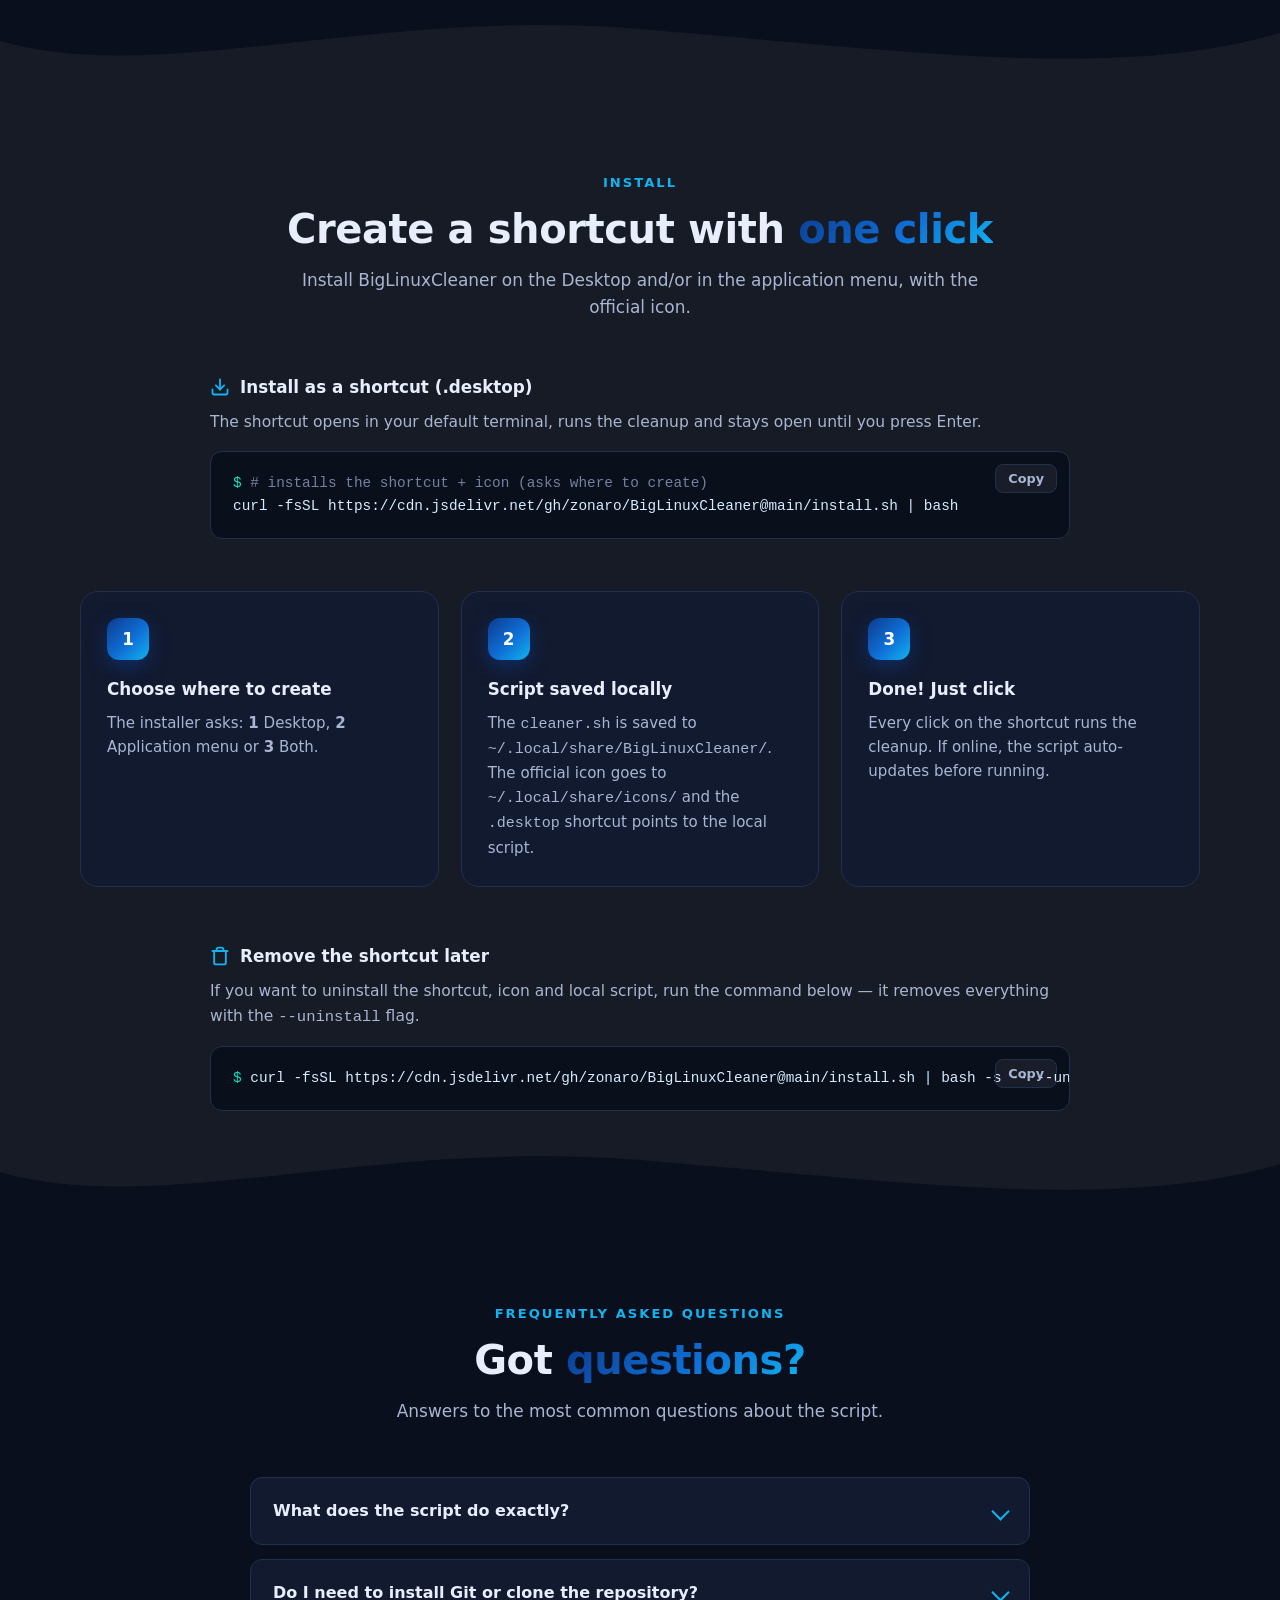
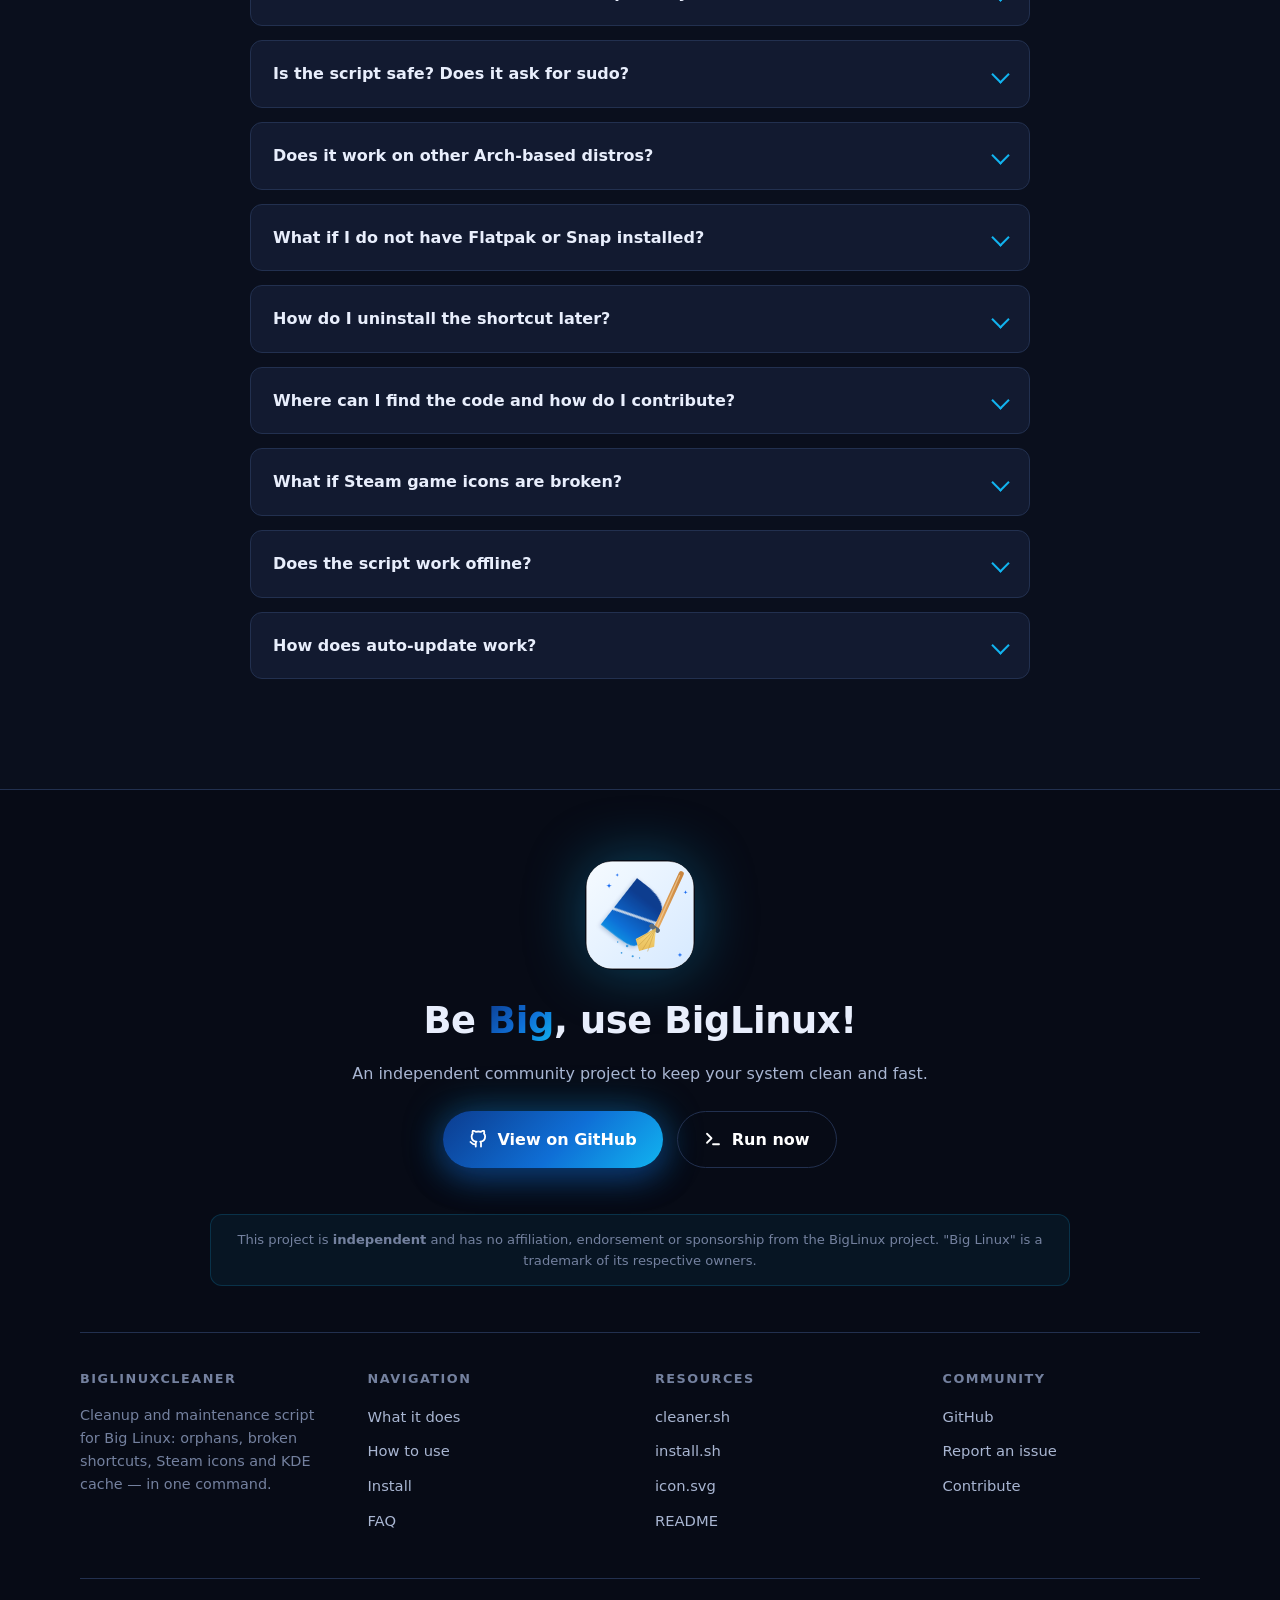
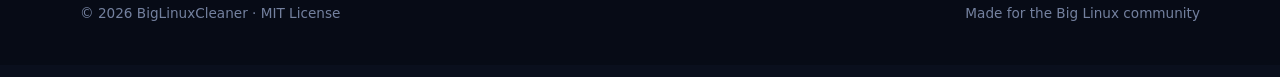
==== commit adcedd9f: "fix: exibir cards da seção O que faz em 2 colunas (1 coluna no mobile)" ====
--- a/docs/index.html
+++ b/docs/index.html
@@ -236,7 +236,8 @@
                         <h3 data-i18n="f5.title">Atalho local com auto-atualização</h3>
                         <p data-i18n="f5.desc">O instalador salva o script em
                             <code>~/.local/share/BigLinuxCleaner/</code> e cria um atalho que o executa. Se online, ele
-                            tenta baixar a versão mais recente; se offline, roda o que está em cache.</p>
+                            tenta baixar a versão mais recente; se offline, roda o que está em cache.
+                        </p>
                     </article>
 
                     <article class="card reveal">
@@ -389,7 +390,8 @@
                         <p data-i18n="s2.desc">O <code>cleaner.sh</code> é salvo em
                             <code>~/.local/share/BigLinuxCleaner/</code>. O ícone oficial vai para
                             <code>~/.local/share/icons/</code> e o atalho <code>.desktop</code> é criado apontando para
-                            o script local.</p>
+                            o script local.
+                        </p>
                     </div>
                     <div class="step">
                         <div class="step__num"></div>
--- a/docs/css/style.css
+++ b/docs/css/style.css
@@ -534,7 +534,7 @@
 /* Grid de cards de recursos */
 .grid {
     display: grid;
-    grid-template-columns: repeat(auto-fit, minmax(250px, 1fr));
+    grid-template-columns: repeat(2, 1fr);
     gap: 22px;
 }
 
@@ -933,6 +933,10 @@
         padding-bottom: 80px;
     }
 
+    .grid {
+        grid-template-columns: 1fr;
+    }
+
     .section {
         padding: 70px 0;
     }
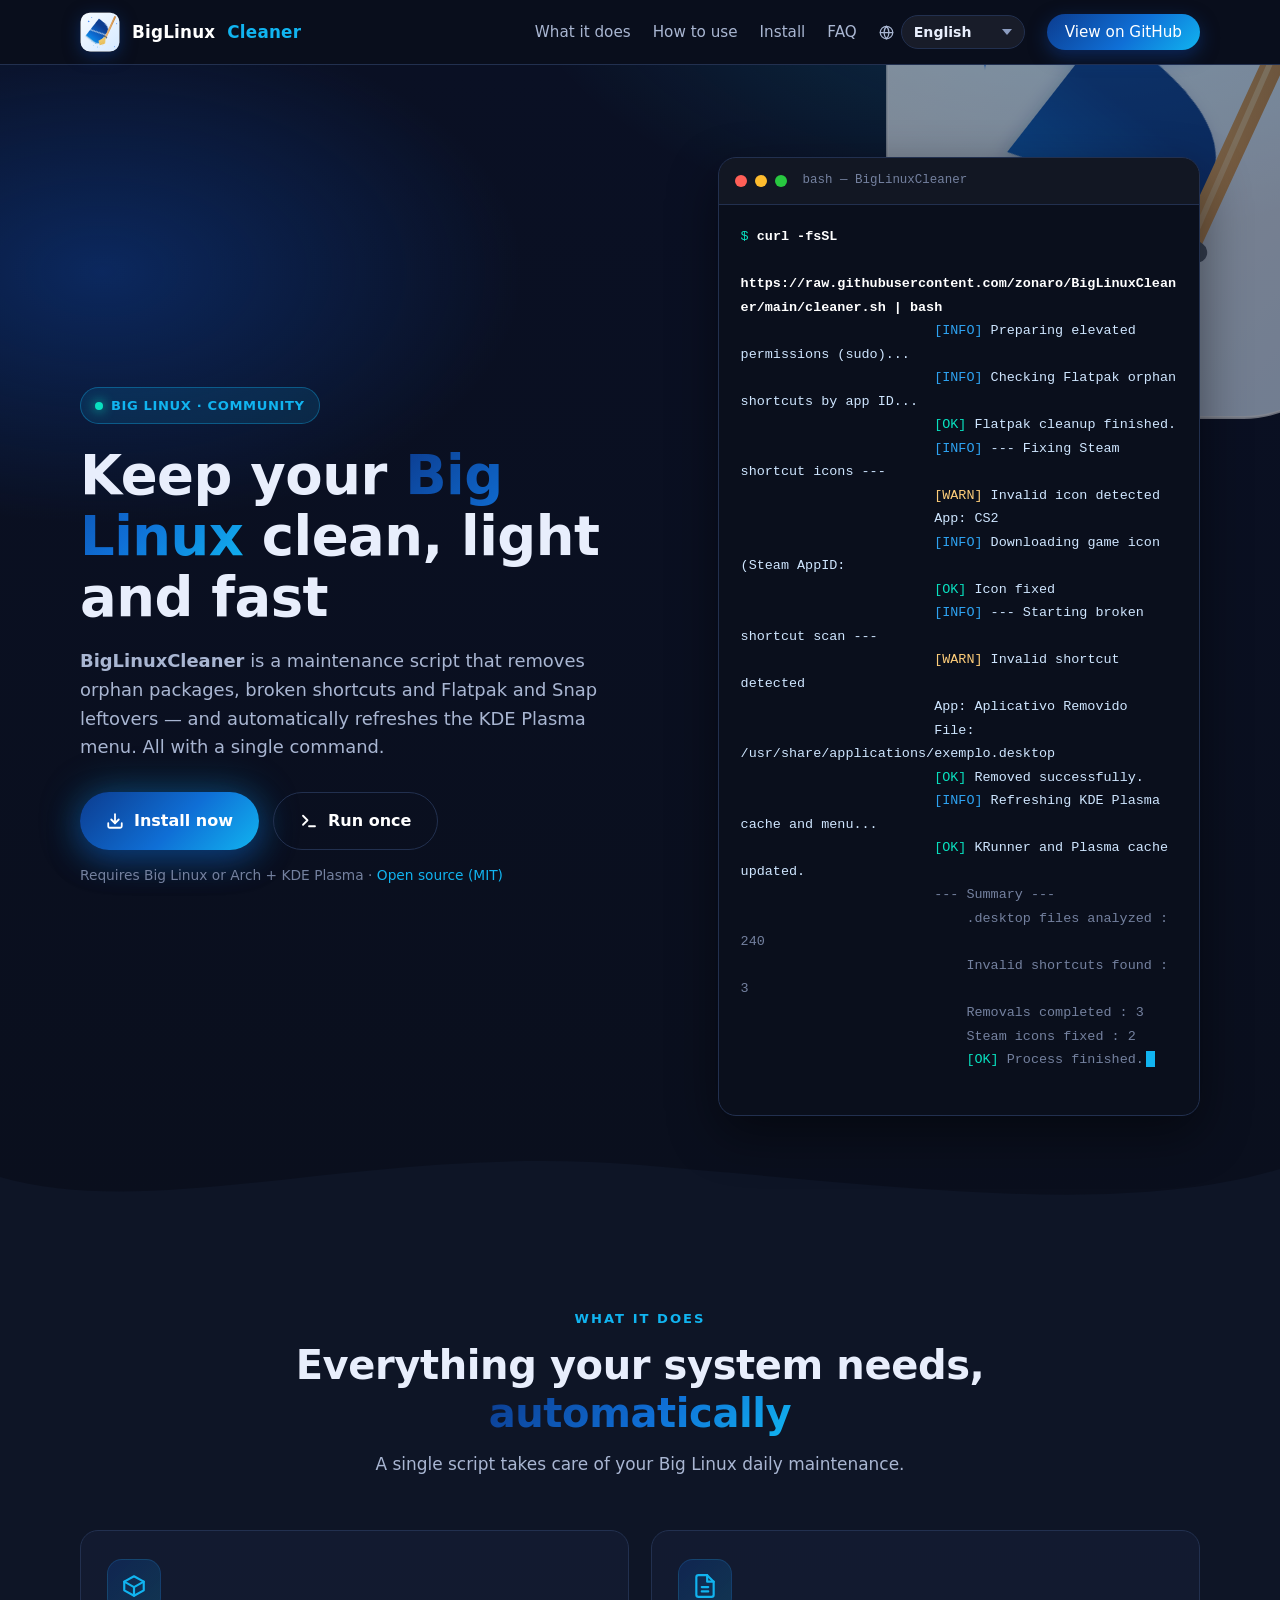
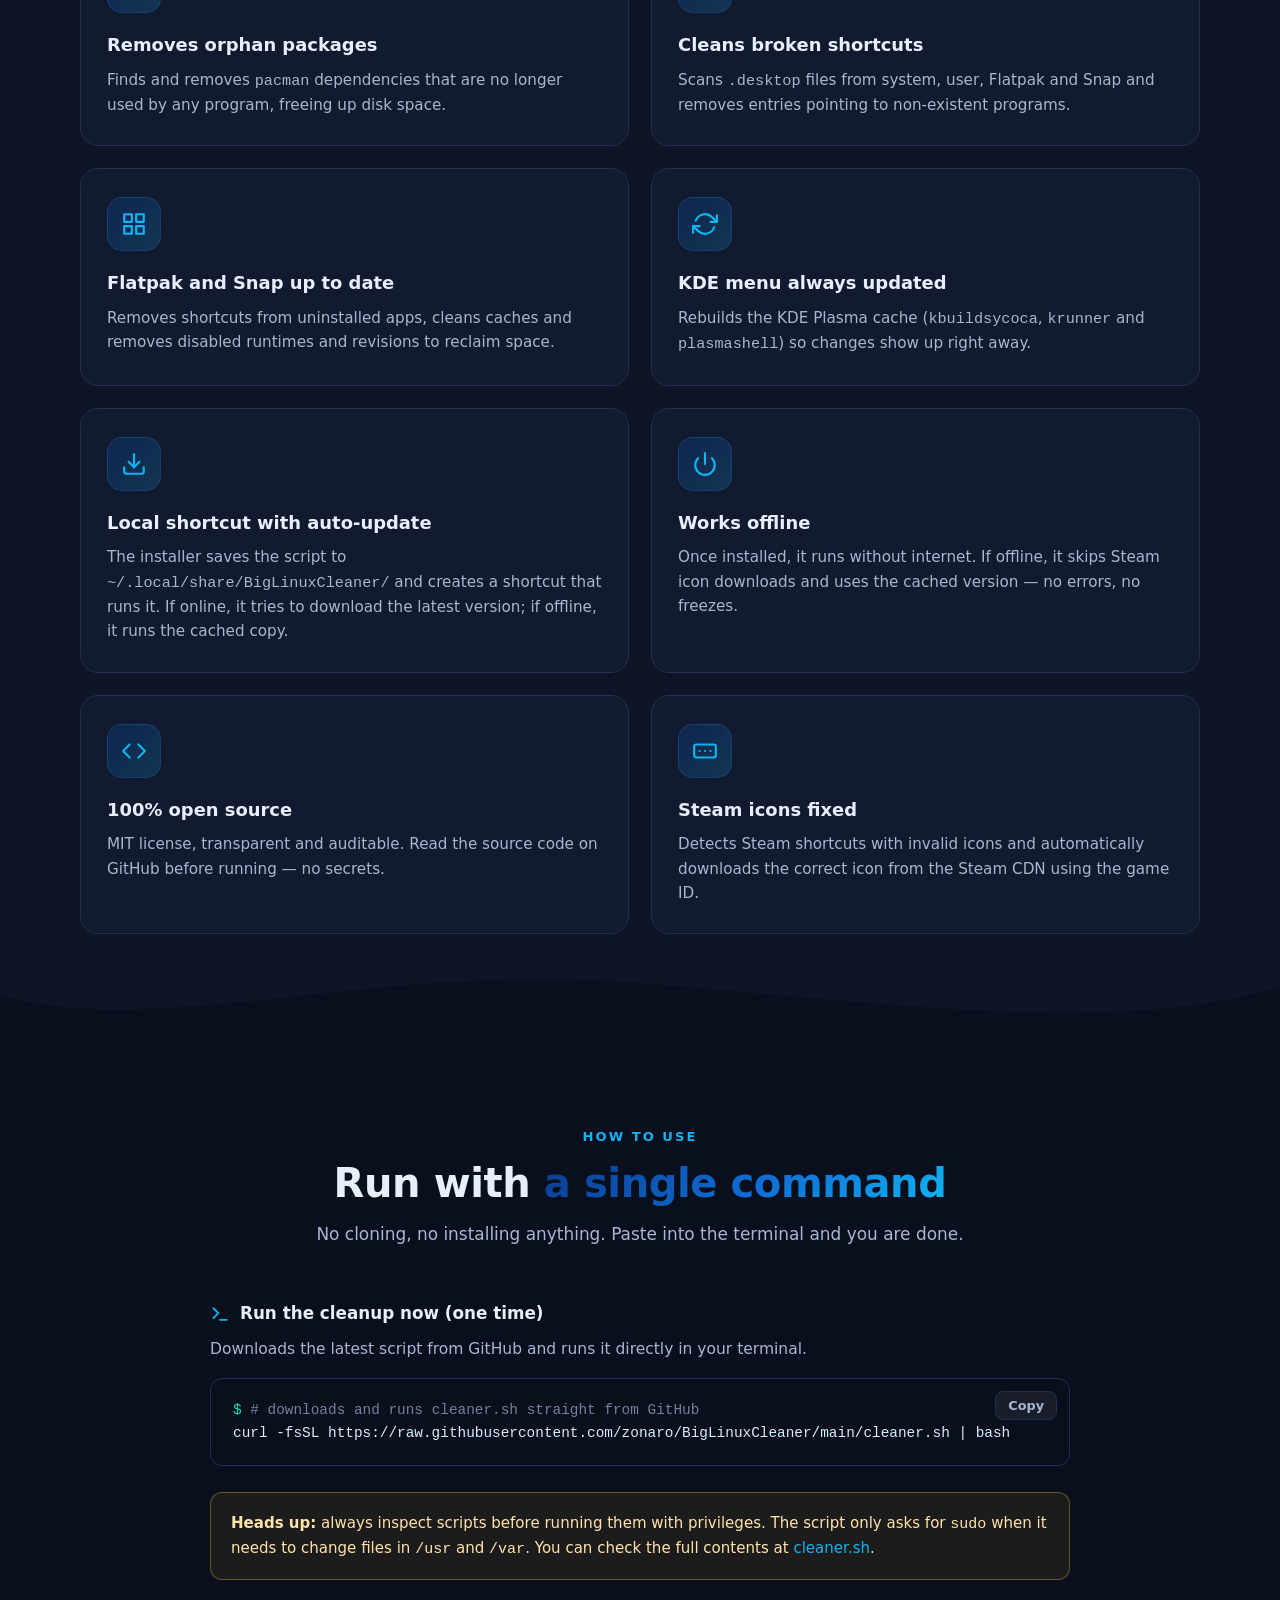
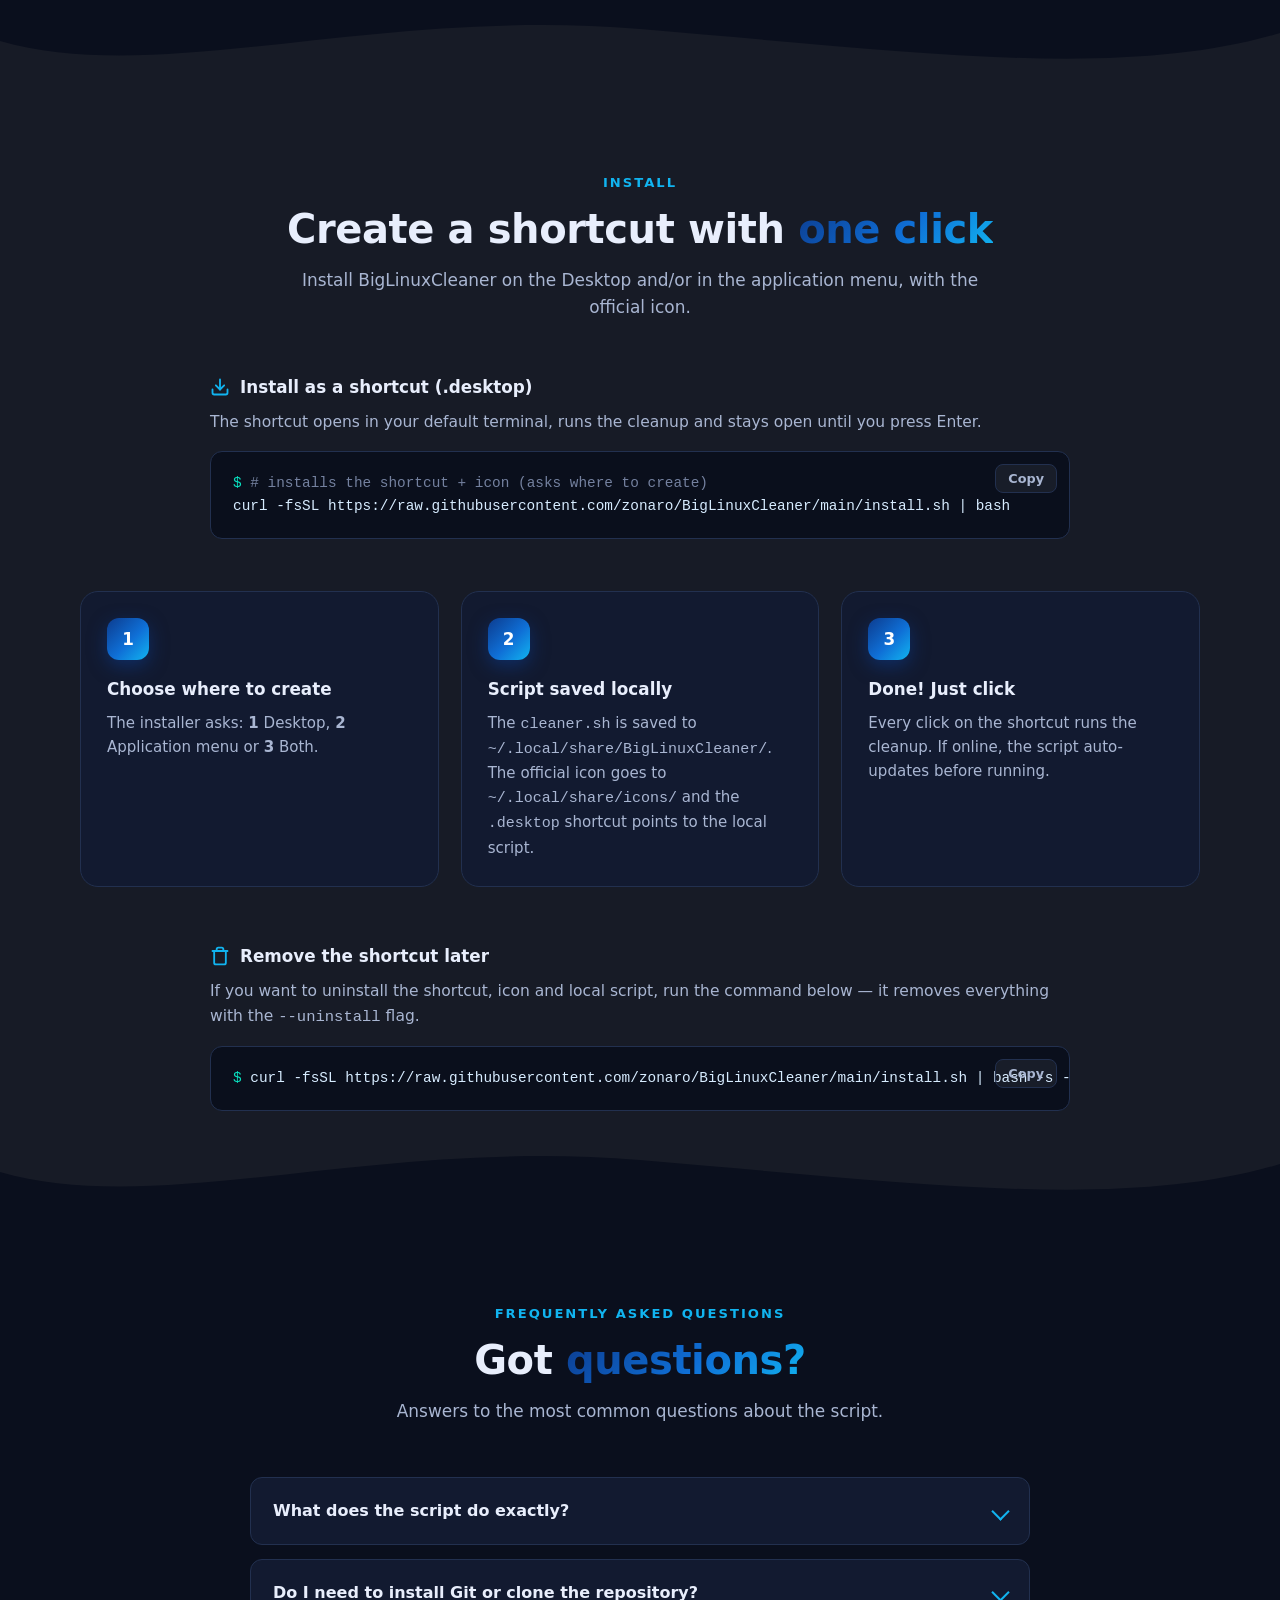
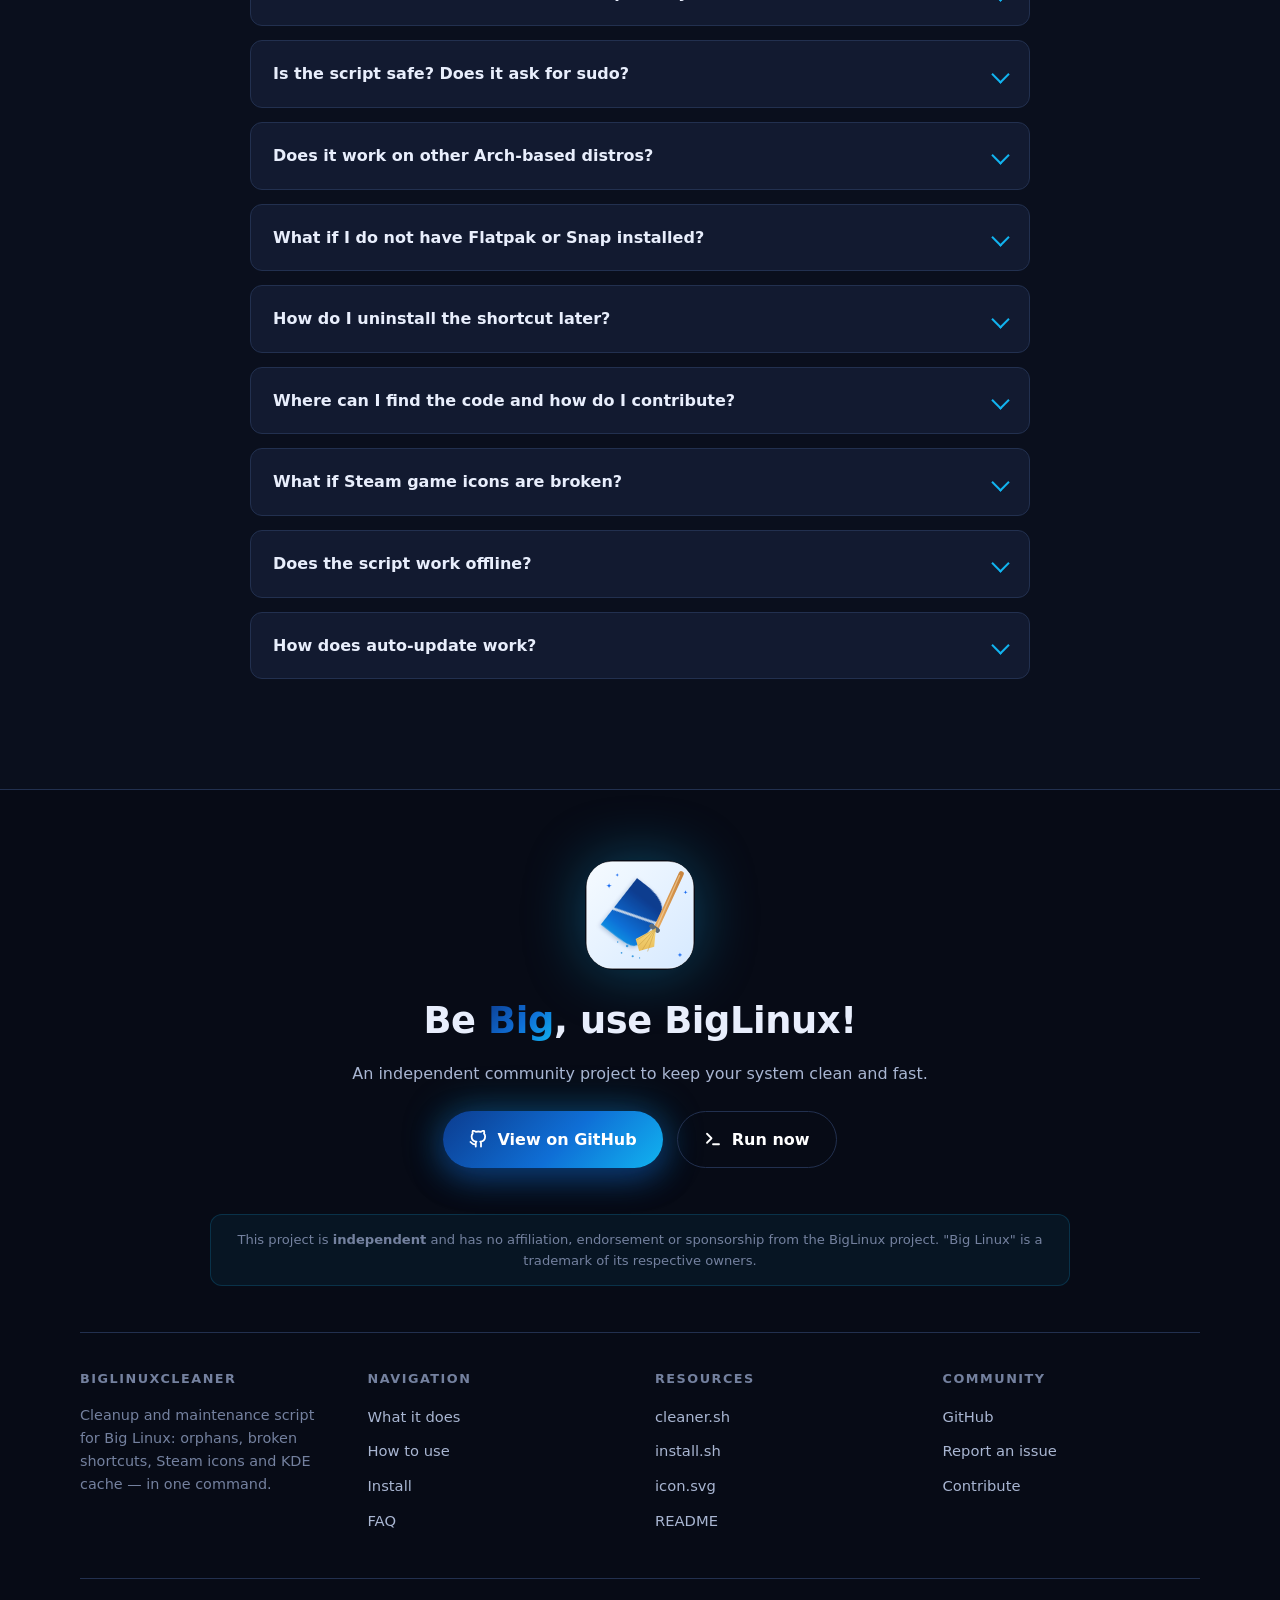
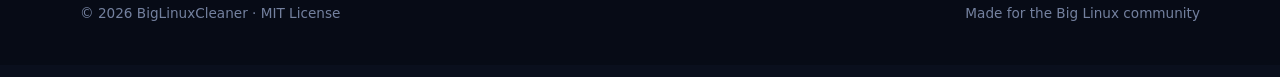
==== commit b7e77724: "fix: migrar URLs do jsDelivr para raw.githubusercontent.com jsDelivr CDN estava com cache agressivo," ====
--- a/docs/index.html
+++ b/docs/index.html
@@ -107,7 +107,7 @@
                         <span class="term__title" data-i18n="hero.term">bash — BigLinuxCleaner</span>
                     </div>
                     <div class="term__body"><span class="pr">$</span> <span class="cmd">curl -fsSL
-                            https://cdn.jsdelivr.net/gh/zonaro/BigLinuxCleaner@main/cleaner.sh | bash</span>
+                            https://raw.githubusercontent.com/zonaro/BigLinuxCleaner/main/cleaner.sh | bash</span>
                         <span class="info">[INFO]</span> <span data-i18n="term.info1">Preparando permissões elevadas
                             (sudo)...</span>
                         <span class="info">[INFO]</span> <span data-i18n="term.info2">Verificando atalhos órfãos do
@@ -314,9 +314,9 @@
                         executa direto no seu terminal.</p>
                     <div class="code">
                         <pre><span class="p">$</span> <span class="c" data-i18n="como.cmd1.coment"># baixa e executa o cleaner.sh direto do GitHub</span>
-curl -fsSL https://cdn.jsdelivr.net/gh/zonaro/BigLinuxCleaner@main/cleaner.sh | bash</pre>
+curl -fsSL https://raw.githubusercontent.com/zonaro/BigLinuxCleaner/main/cleaner.sh | bash</pre>
                         <button class="copy" type="button"
-                            data-code="curl -fsSL https://cdn.jsdelivr.net/gh/zonaro/BigLinuxCleaner@main/cleaner.sh | bash"
+                            data-code="curl -fsSL https://raw.githubusercontent.com/zonaro/BigLinuxCleaner/main/cleaner.sh | bash"
                             data-i18n="botao.copiar">Copiar</button>
                     </div>
                 </div>
@@ -369,9 +369,9 @@
                         permanece aberto até você pressionar Enter.</p>
                     <div class="code">
                         <pre><span class="p">$</span> <span class="c" data-i18n="inst.cmd1.coment"># instala o atalho + ícone (pergunta onde criar)</span>
-curl -fsSL https://cdn.jsdelivr.net/gh/zonaro/BigLinuxCleaner@main/install.sh | bash</pre>
+curl -fsSL https://raw.githubusercontent.com/zonaro/BigLinuxCleaner/main/install.sh | bash</pre>
                         <button class="copy" type="button"
-                            data-code="curl -fsSL https://cdn.jsdelivr.net/gh/zonaro/BigLinuxCleaner@main/install.sh | bash"
+                            data-code="curl -fsSL https://raw.githubusercontent.com/zonaro/BigLinuxCleaner/main/install.sh | bash"
                             data-i18n="botao.copiar">Copiar</button>
                     </div>
                 </div>
@@ -414,9 +414,9 @@
                         script local, use
                         a flag <code>--uninstall</code>.</p>
                     <div class="code">
-                        <pre><span class="p">$</span> curl -fsSL https://cdn.jsdelivr.net/gh/zonaro/BigLinuxCleaner@main/install.sh | bash -s -- --uninstall</pre>
+                        <pre><span class="p">$</span> curl -fsSL https://raw.githubusercontent.com/zonaro/BigLinuxCleaner/main/install.sh | bash -s -- --uninstall</pre>
                         <button class="copy" type="button"
-                            data-code="curl -fsSL https://cdn.jsdelivr.net/gh/zonaro/BigLinuxCleaner@main/install.sh | bash -s -- --uninstall"
+                            data-code="curl -fsSL https://raw.githubusercontent.com/zonaro/BigLinuxCleaner/main/install.sh | bash -s -- --uninstall"
                             data-i18n="botao.copiar">Copiar</button>
                     </div>
                 </div>
@@ -496,7 +496,7 @@
                         <summary data-i18n="faq.6.q">Como desinstalo o atalho depois?</summary>
                         <div class="faq__body" data-i18n="faq.6.a">
                             Execute o comando
-                            <code>curl -fsSL https://cdn.jsdelivr.net/gh/zonaro/BigLinuxCleaner@main/install.sh | bash -s -- --uninstall</code>
+                            <code>curl -fsSL https://raw.githubusercontent.com/zonaro/BigLinuxCleaner/main/install.sh | bash -s -- --uninstall</code>
                             (ou baixe o <code>install.sh</code> e rode <code>./install.sh --uninstall</code>). Ele
                             remove o atalho
                             <code>.desktop</code> e o ícone instalado, tanto do Menu quanto da Área de trabalho.
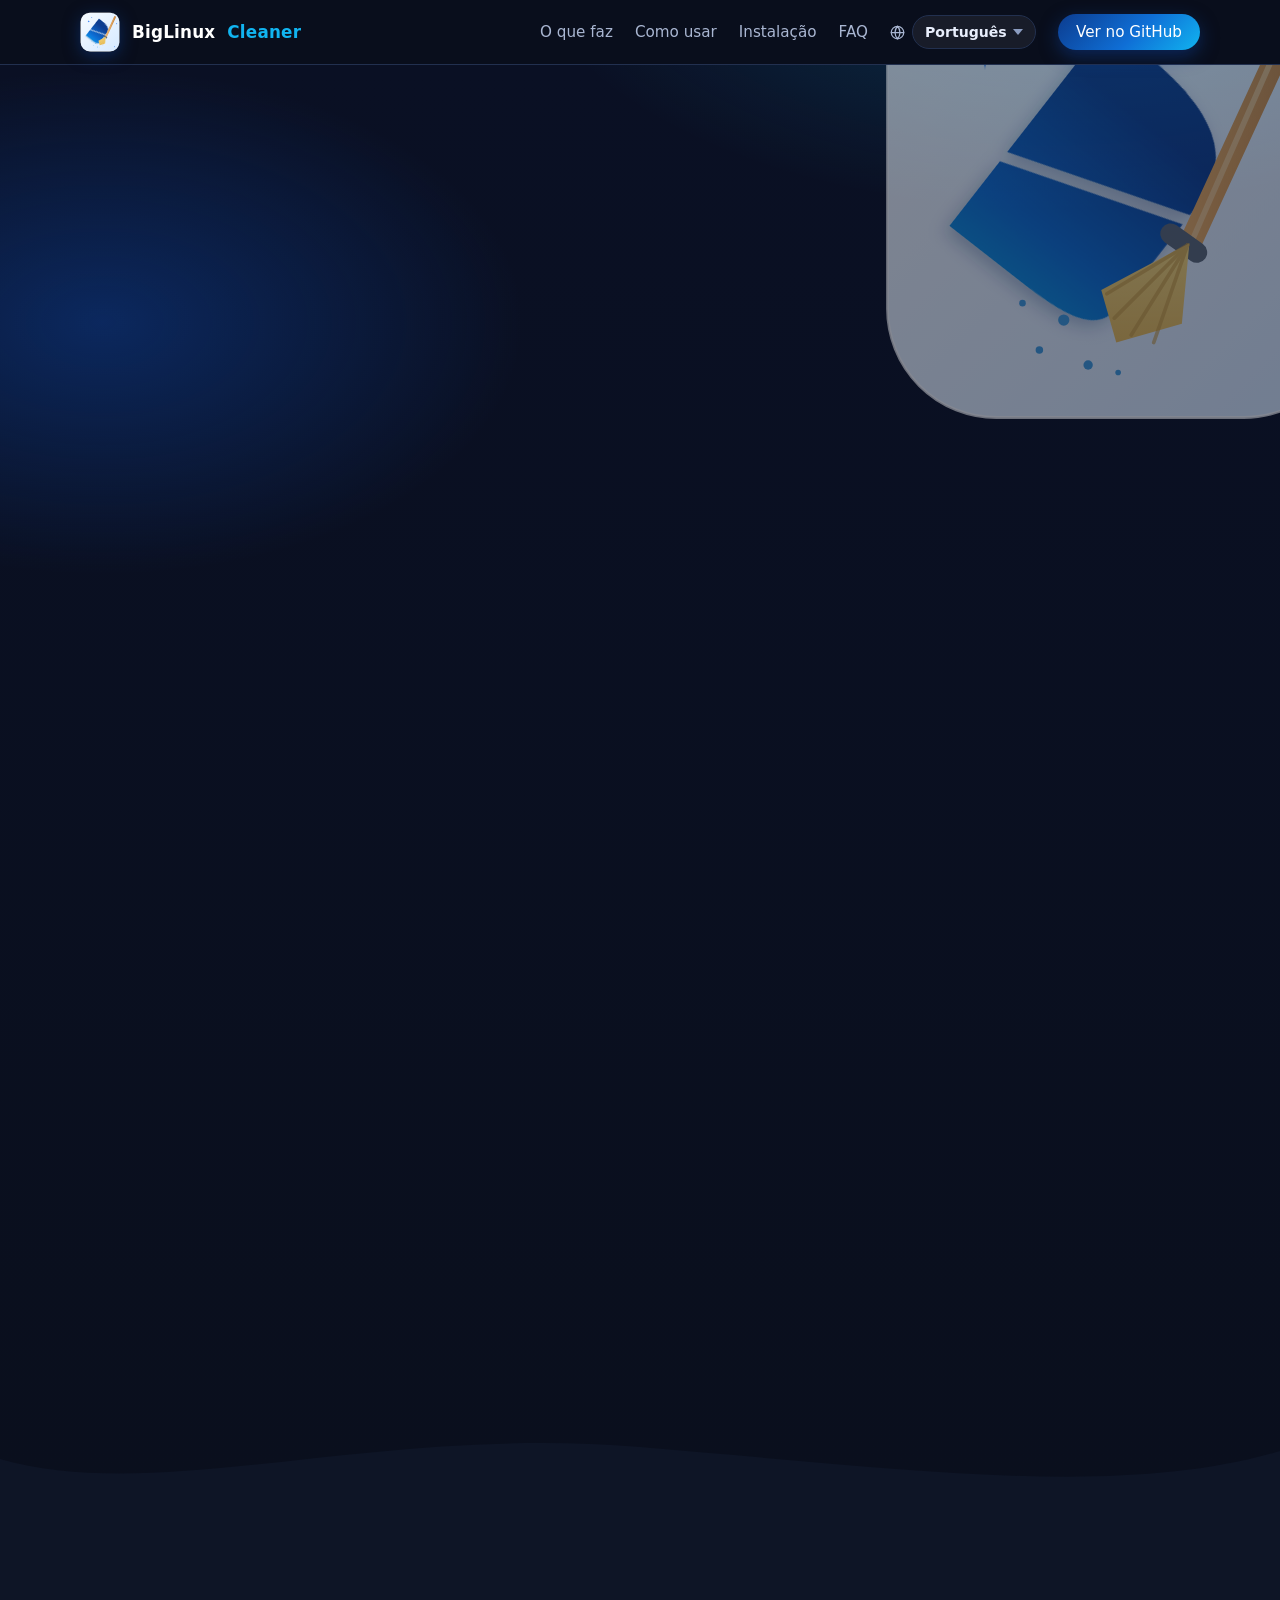
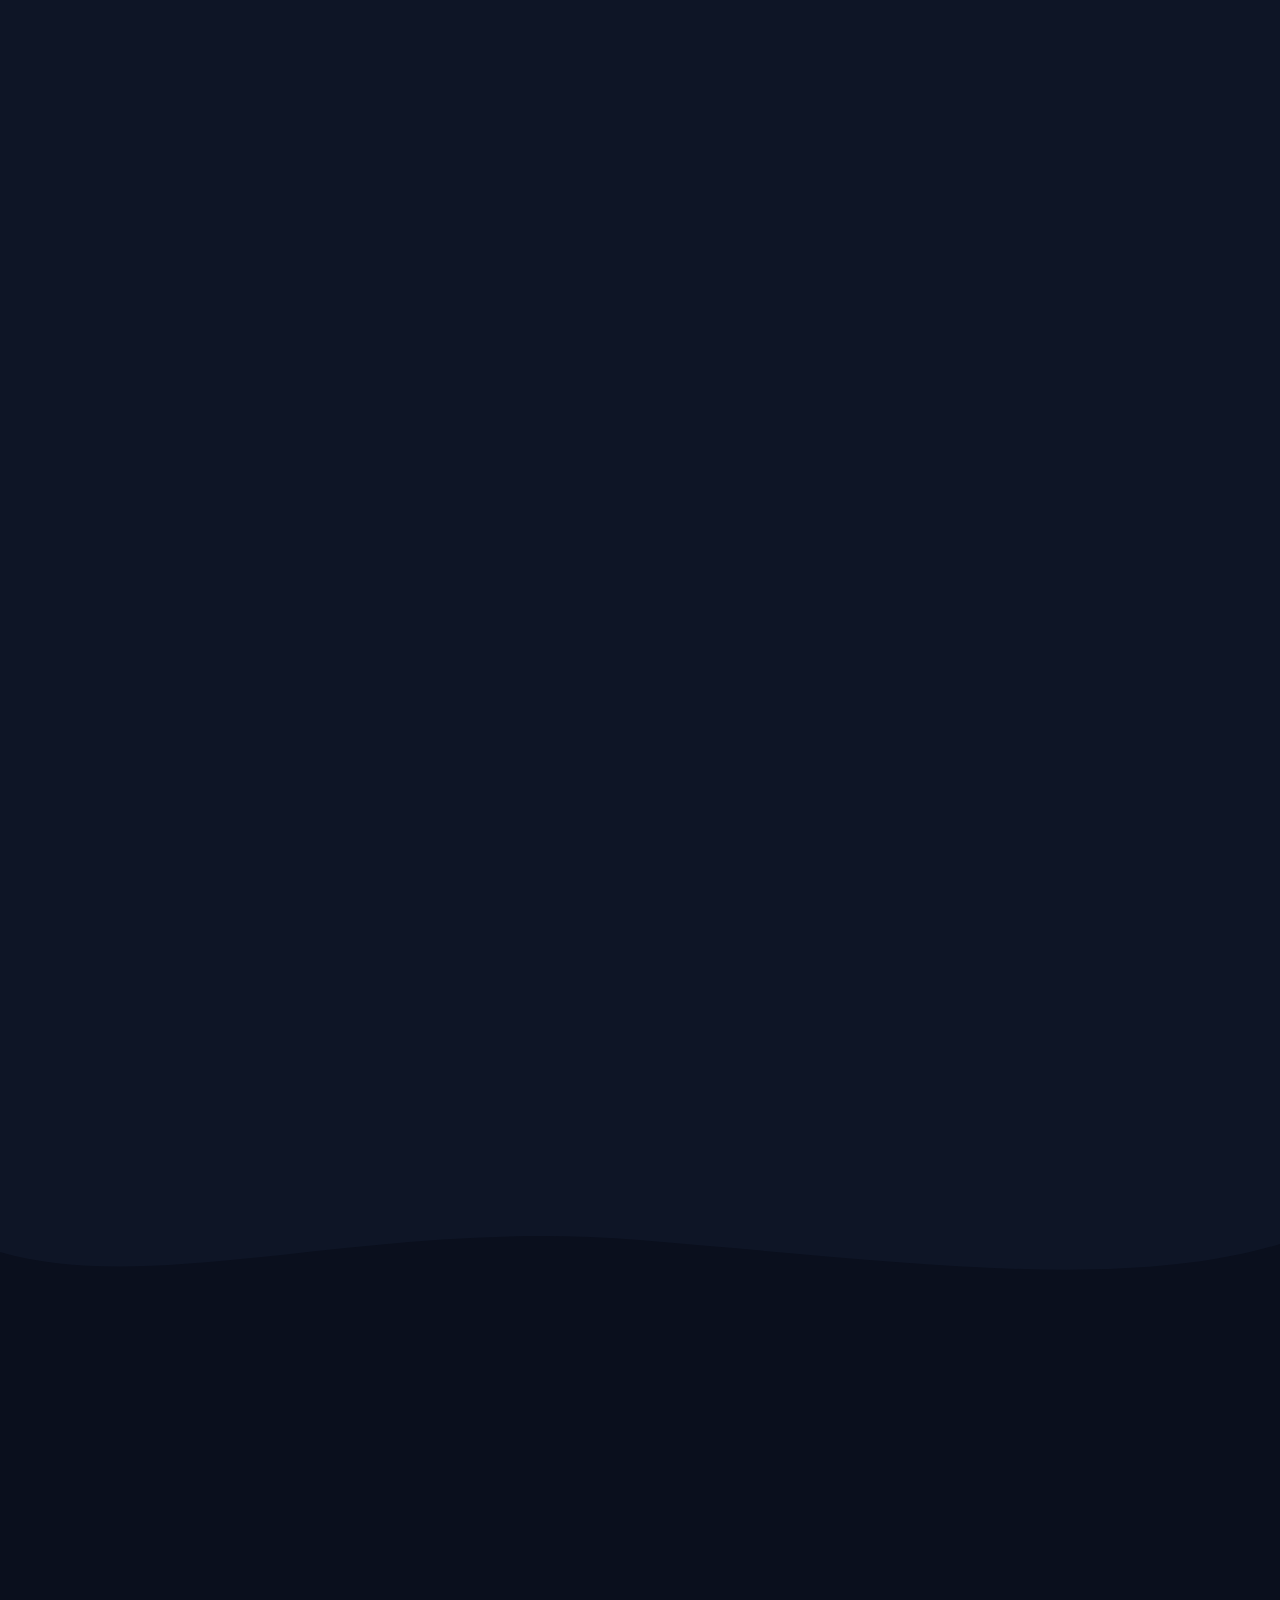
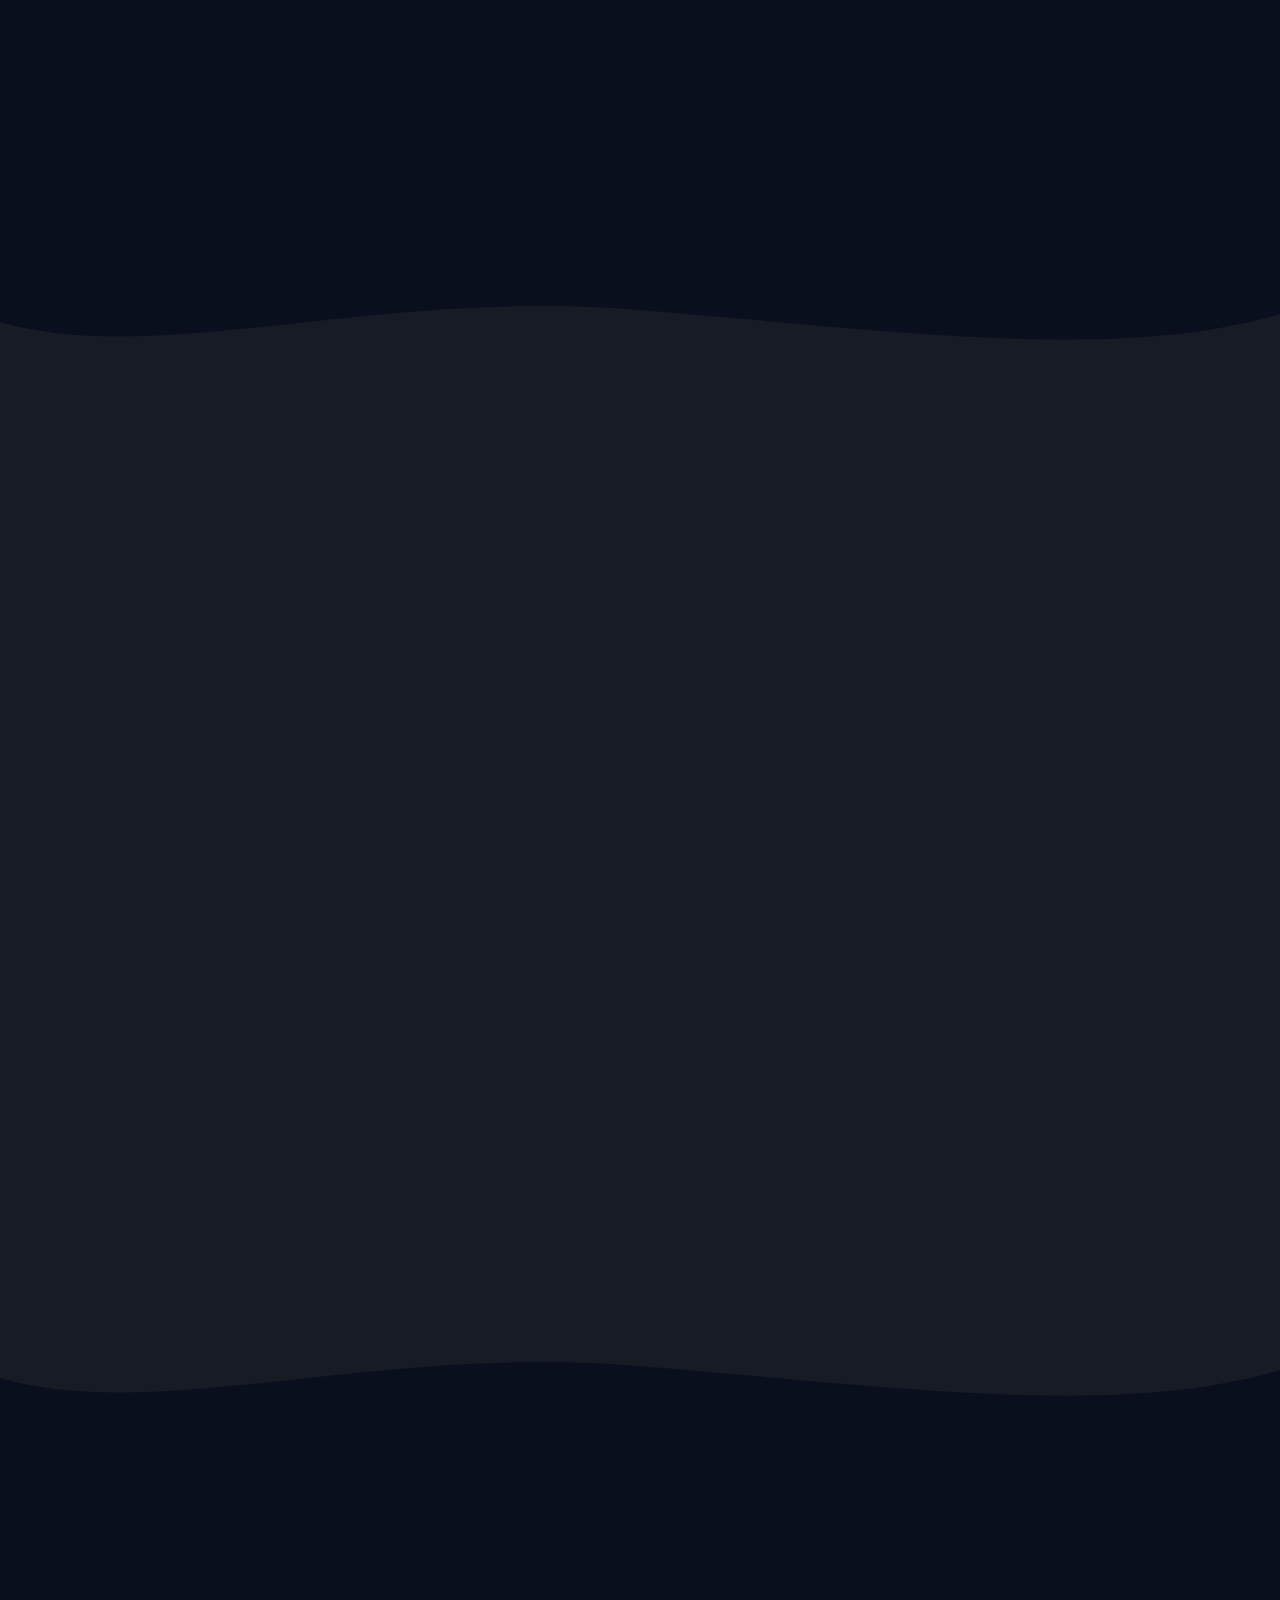
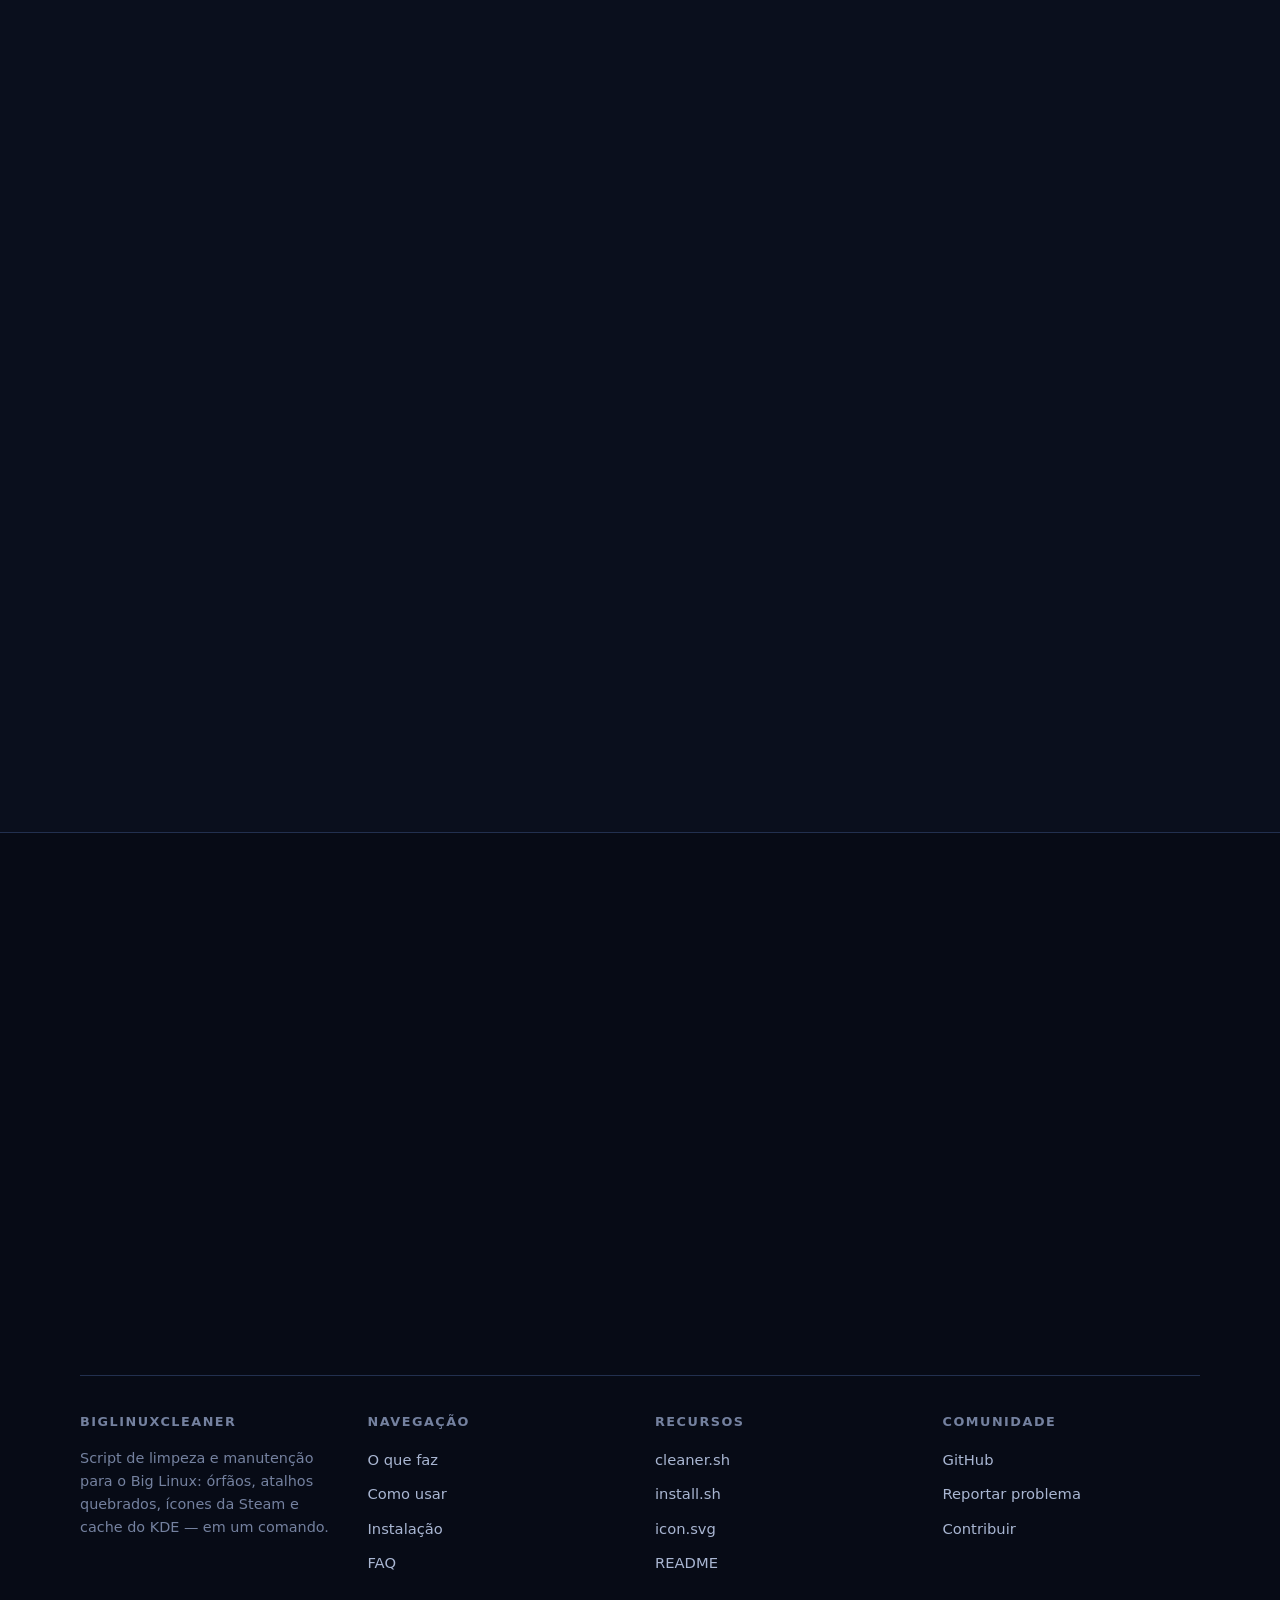
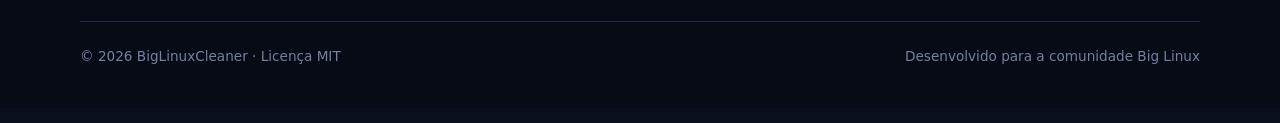
==== commit bad592cd: "fix: detectar ícones Steam com resolução insuficiente - is_icon_valid agora aceita tamanho mínimo e " ====
--- a/docs/index.html
+++ b/docs/index.html
@@ -113,14 +113,11 @@
                         <span class="info">[INFO]</span> <span data-i18n="term.info2">Verificando atalhos órfãos do
                             Flatpak por app ID...</span>
                         <span class="ok">[OK]</span> <span data-i18n="term.ok1">Limpeza do Flatpak concluída.</span>
-                        <span class="info">[INFO]</span> <span data-i18n="term.steam_info">--- Corrigindo ícones de
-                            atalhos da
+                        <span class="info">[INFO]</span> <span data-i18n="term.steam_info">--- Corrigindo ícones de atalhos da
                             Steam ---</span>
-                        <span class="warn">[WARN]</span> <span data-i18n="term.steam_warn">Ícone inválido
-                            detectado</span>
+                        <span class="warn">[WARN]</span> <span data-i18n="term.steam_warn">Ícone inválido detectado</span>
                         <span data-i18n="term.app">App:</span> CS2
-                        <span class="info">[INFO]</span> <span data-i18n="term.steam_dl">Baixando ícone do jogo (Steam
-                            AppID:
+                        <span class="info">[INFO]</span> <span data-i18n="term.steam_dl">Baixando ícone do jogo (Steam AppID:
                             730)...</span>
                         <span class="ok">[OK]</span> <span data-i18n="term.steam_ok">Ícone corrigido: cs2 →
                             ~/.local/share/icons/steam-games/730.png</span>
@@ -220,8 +217,7 @@
                         </div>
                         <h3 data-i18n="f4.title">Menu KDE sempre atualizado</h3>
                         <p data-i18n="f4.desc">Reconstrói o cache do KDE Plasma (<code>kbuildsycoca</code>,
-                            <code>krunner</code> e <code>plasmashell</code>) para que as mudanças apareçam na hora.
-                        </p>
+                            <code>krunner</code> e <code>plasmashell</code>) para que as mudanças apareçam na hora.</p>
                     </article>
 
                     <article class="card reveal">
@@ -233,24 +229,9 @@
                                 <line x1="12" y1="15" x2="12" y2="3" />
                             </svg>
                         </div>
-                        <h3 data-i18n="f5.title">Atalho local com auto-atualização</h3>
-                        <p data-i18n="f5.desc">O instalador salva o script em
-                            <code>~/.local/share/BigLinuxCleaner/</code> e cria um atalho que o executa. Se online, ele
-                            tenta baixar a versão mais recente; se offline, roda o que está em cache.
-                        </p>
-                    </article>
-
-                    <article class="card reveal">
-                        <div class="card__icon">
-                            <svg width="26" height="26" viewBox="0 0 24 24" fill="none" stroke="currentColor"
-                                stroke-width="2" stroke-linecap="round" stroke-linejoin="round" aria-hidden="true">
-                                <path d="M18.36 6.64a9 9 0 1 1-12.73 0" />
-                                <line x1="12" y1="2" x2="12" y2="12" />
-                            </svg>
-                        </div>
-                        <h3 data-i18n="f8.title">Funciona offline</h3>
-                        <p data-i18n="f8.desc">Depois de instalado, roda sem internet. Se offline, pula downloads da
-                            Steam e usa a versão em cache — sem erros, sem travamentos.</p>
+                        <h3 data-i18n="f5.title">Atalho e ícone oficiais</h3>
+                        <p data-i18n="f5.desc">O instalador cria um atalho na Área de trabalho e/ou no Menu, com o ícone
+                            oficial, que roda o script direto do GitHub.</p>
                     </article>
 
                     <article class="card reveal">
@@ -277,8 +258,8 @@
                             </svg>
                         </div>
                         <h3 data-i18n="f7.title">Ícones da Steam corrigidos</h3>
-                        <p data-i18n="f7.desc">Detecta atalhos da Steam com ícones inválidos e baixa o ícone correto
-                            automaticamente a partir do ID do jogo na CDN da Steam.</p>
+                        <p data-i18n="f7.desc">Detecta atalhos da Steam com ícones faltando ou de baixa resolução e
+                            baixa o ícone correto automaticamente a partir do ID do jogo na CDN da Steam.</p>
                     </article>
                 </div>
             </div>
@@ -381,23 +362,19 @@
                         <div class="step__num"></div>
                         <h3 data-i18n="s1.title">Escolha onde criar</h3>
                         <p data-i18n="s1.desc">O instalador pergunta: <strong>1</strong> Área de trabalho,
-                            <strong>2</strong> Menu de aplicativos ou <strong>3</strong> Ambos.
-                        </p>
+                            <strong>2</strong> Menu de aplicativos ou <strong>3</strong> Ambos.</p>
                     </div>
                     <div class="step">
                         <div class="step__num"></div>
-                        <h3 data-i18n="s2.title">Script salvo localmente</h3>
-                        <p data-i18n="s2.desc">O <code>cleaner.sh</code> é salvo em
-                            <code>~/.local/share/BigLinuxCleaner/</code>. O ícone oficial vai para
-                            <code>~/.local/share/icons/</code> e o atalho <code>.desktop</code> é criado apontando para
-                            o script local.
-                        </p>
+                        <h3 data-i18n="s2.title">Ícone e atalho instalados</h3>
+                        <p data-i18n="s2.desc">O ícone oficial vai para <code>~/.local/share/icons/</code> e o atalho
+                            <code>.desktop</code> é criado com o comando do cleaner.</p>
                     </div>
                     <div class="step">
                         <div class="step__num"></div>
                         <h3 data-i18n="s3.title">Pronto! É só clicar</h3>
-                        <p data-i18n="s3.desc">Cada clique no atalho executa a limpeza. Se online, o script se
-                            auto-atualiza antes de rodar.</p>
+                        <p data-i18n="s3.desc">Cada clique no atalho executa a limpeza completa e atualiza o menu do KDE
+                            Plasma automaticamente.</p>
                     </div>
                 </div>
 
@@ -410,8 +387,7 @@
                         </svg>
                         <span data-i18n="inst.cmd2.t">Remover o atalho depois</span>
                     </div>
-                    <p class="cmd-block__desc" data-i18n="inst.cmd2.desc">Se quiser desinstalar o atalho, o ícone e o
-                        script local, use
+                    <p class="cmd-block__desc" data-i18n="inst.cmd2.desc">Se quiser desinstalar o atalho e o ícone, use
                         a flag <code>--uninstall</code>.</p>
                     <div class="code">
                         <pre><span class="p">$</span> curl -fsSL https://raw.githubusercontent.com/zonaro/BigLinuxCleaner/main/install.sh | bash -s -- --uninstall</pre>
@@ -515,33 +491,10 @@
                     <details class="faq__item">
                         <summary data-i18n="faq.8.q">E se os ícones dos jogos da Steam estiverem quebrados?</summary>
                         <div class="faq__body" data-i18n="faq.8.a">
-                            O script detecta atalhos da Steam com ícones inválidos (arquivo inexistente ou tema não
-                            encontrado), extrai o ID do jogo da URL <code>steam://rungameid/{id}</code> e baixa o
-                            ícone correto automaticamente da CDN da Steam. Os ícones são salvos em
-                            <code>~/.local/share/icons/steam-games/</code> e os atalhos são atualizados.
-                        </div>
-                    </details>
-
-                    <details class="faq__item">
-                        <summary data-i18n="faq.9.q">O script funciona offline?</summary>
-                        <div class="faq__body" data-i18n="faq.9.a">
-                            Sim! Depois de instalado via <code>install.sh</code>, o <code>cleaner.sh</code> fica salvo
-                            em
-                            <code>~/.local/share/BigLinuxCleaner/</code>. Se a máquina estiver offline, o script executa
-                            a versão em cache automaticamente, pulando o download de ícones da Steam. Se estiver online,
-                            ele tenta baixar a versão mais recente do GitHub antes de rodar.
-                        </div>
-                    </details>
-
-                    <details class="faq__item">
-                        <summary data-i18n="faq.10.q">Como funciona a auto-atualização?</summary>
-                        <div class="faq__body" data-i18n="faq.10.a">
-                            Ao ser executado, o script verifica a conectividade (via <code>ping</code>). Se online,
-                            baixa
-                            a versão mais recente do GitHub para <code>~/.local/share/BigLinuxCleaner/cleaner.sh</code>,
-                            substitui a versão antiga e reinicia automaticamente. Se offline, segue com a versão local
-                            sem
-                            erros.
+                            O script detecta atalhos da Steam com ícones inválidos (arquivo inexistente, vazio ou com
+                            resolução insuficiente), extrai o ID do jogo da URL <code>steam://rungameid/{id}</code> e
+                            baixa o ícone correto automaticamente da CDN da Steam. Os ícones são instalados no tema
+                            hicolor como <code>steam_icon_{id}</code> e os atalhos são atualizados.
                         </div>
                     </details>
                 </div>
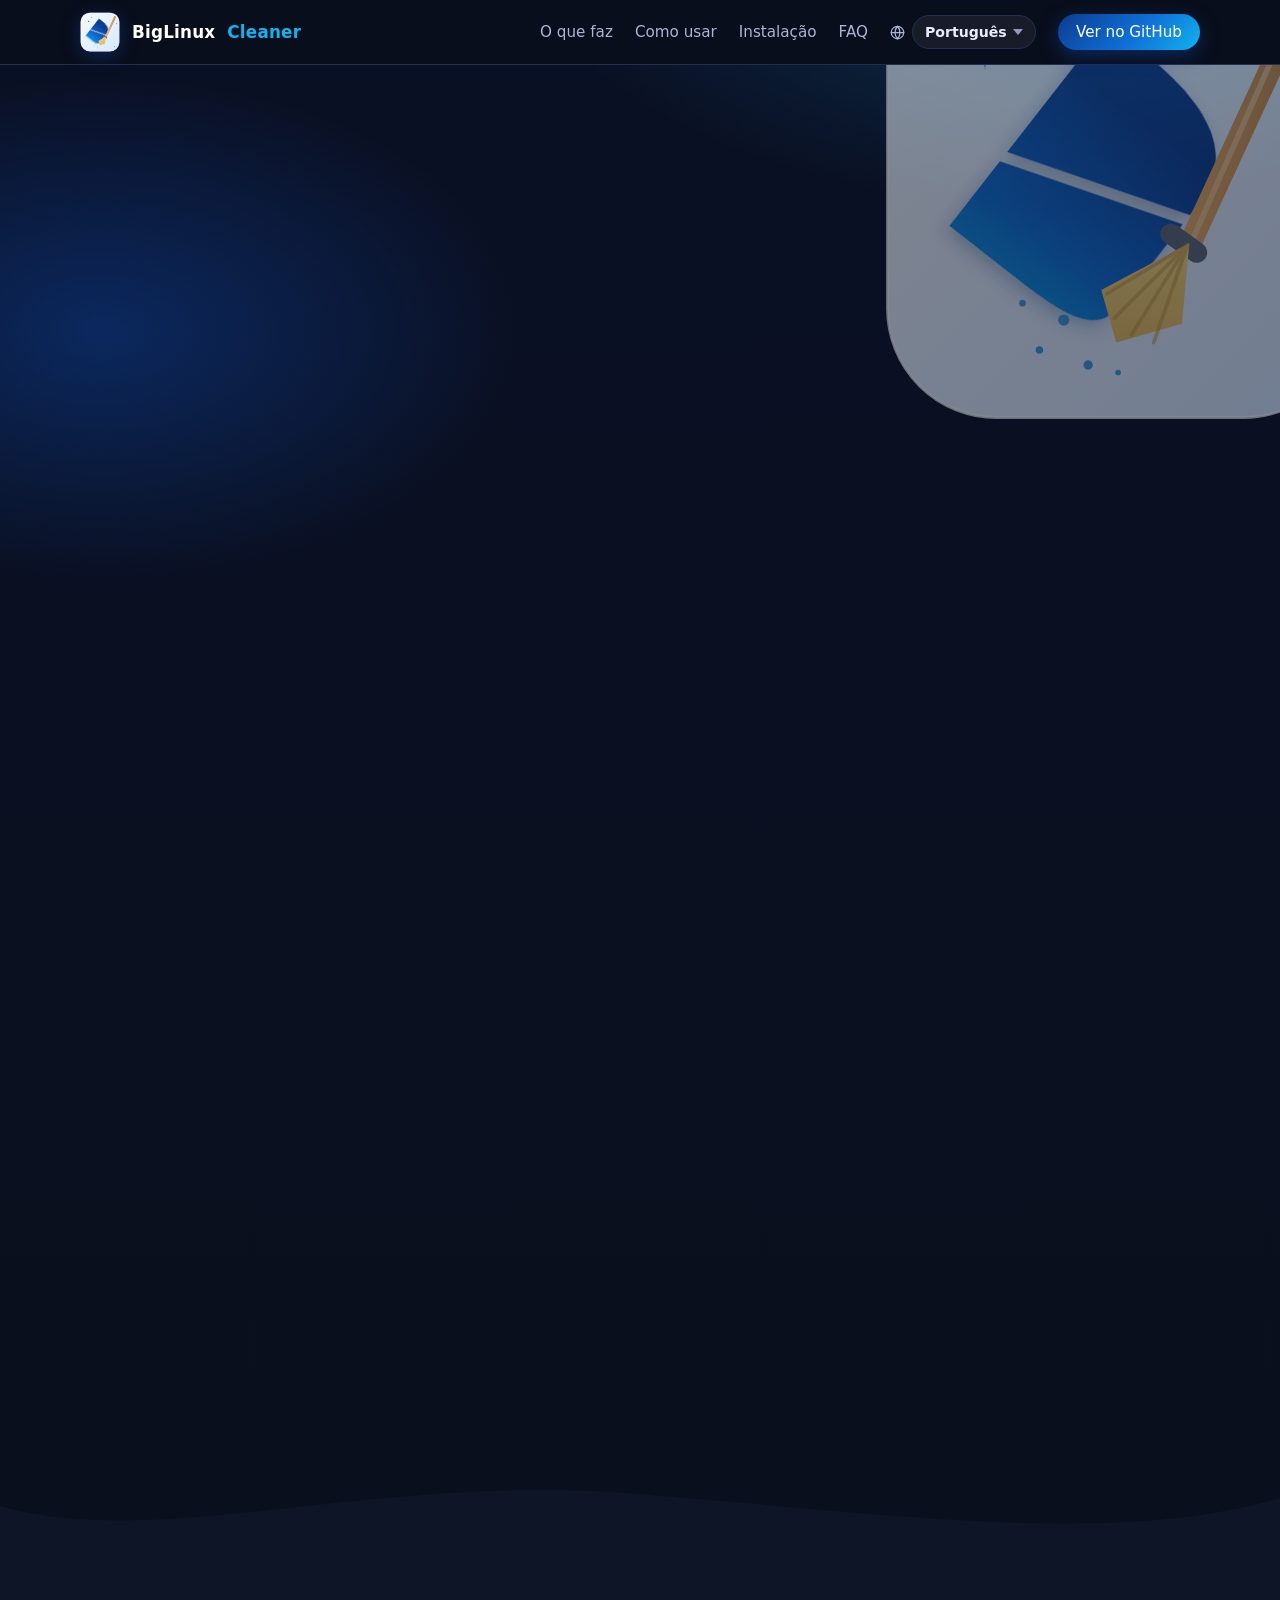
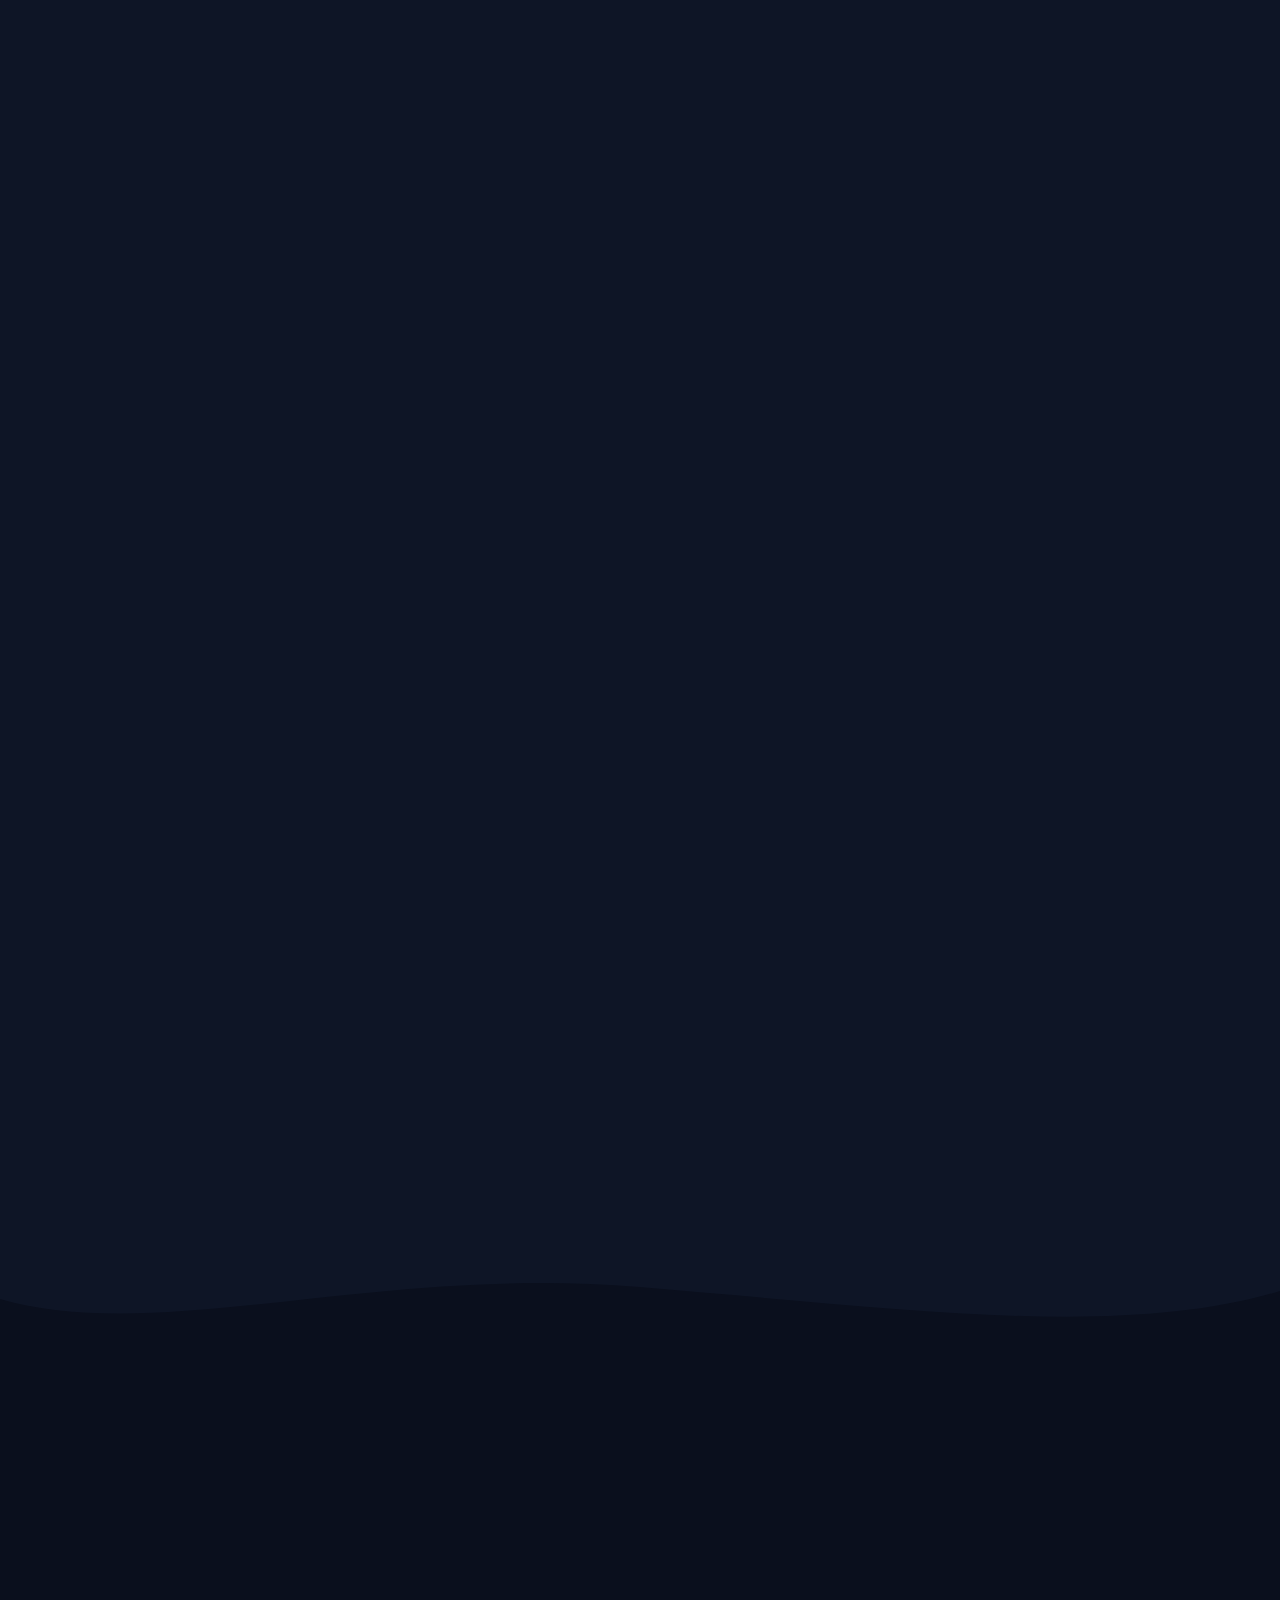
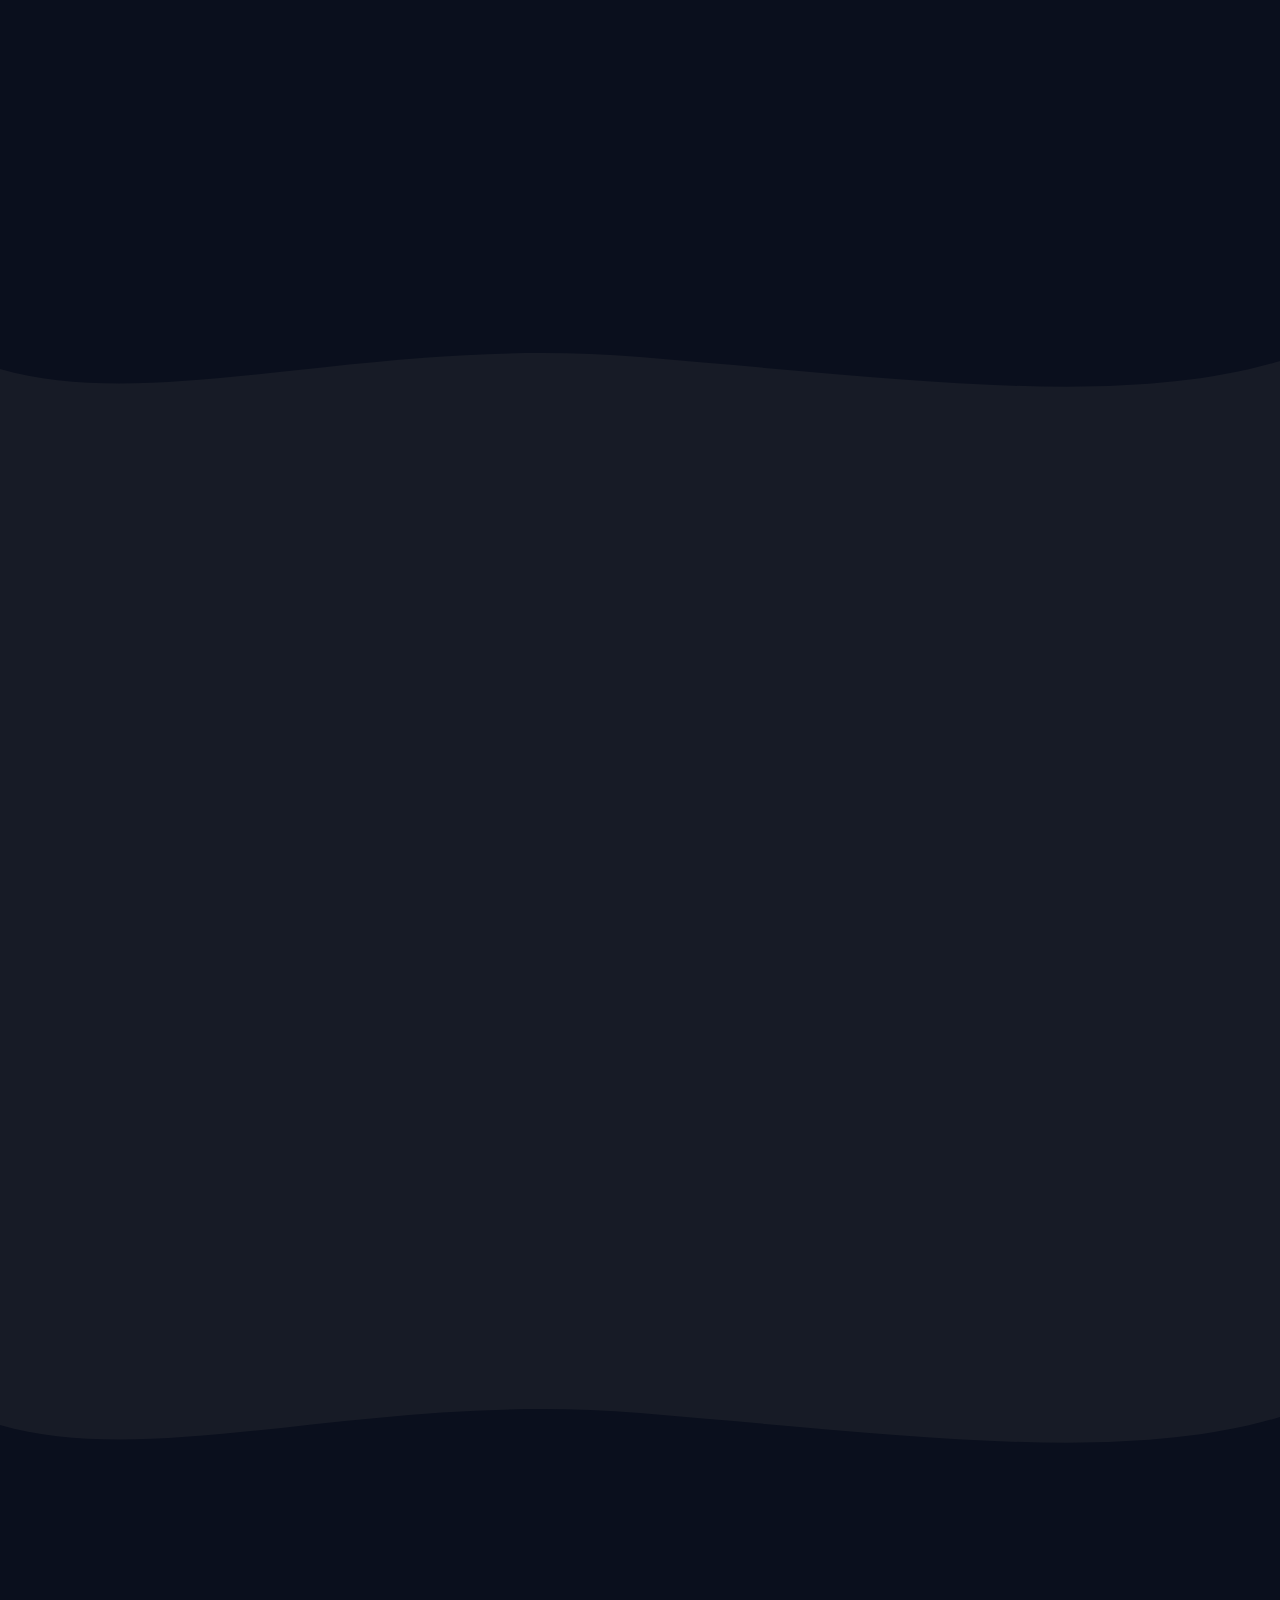
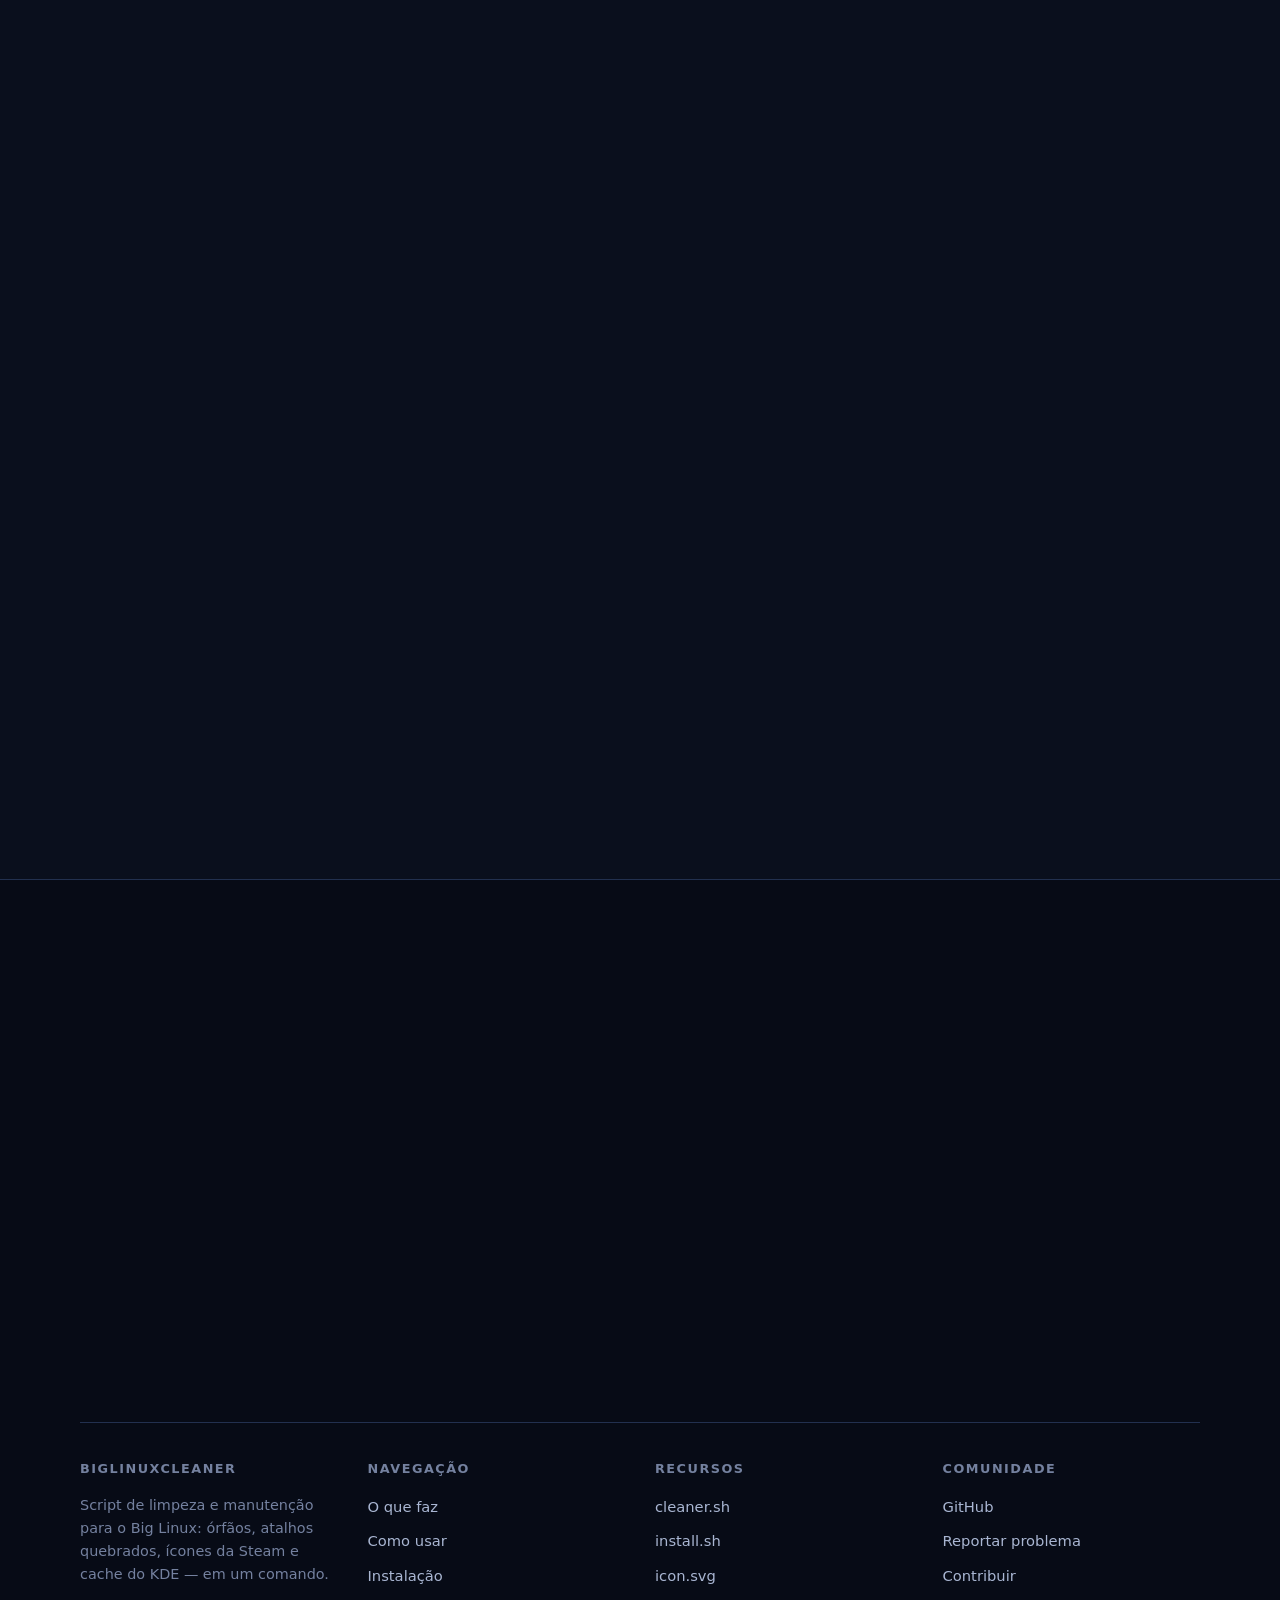
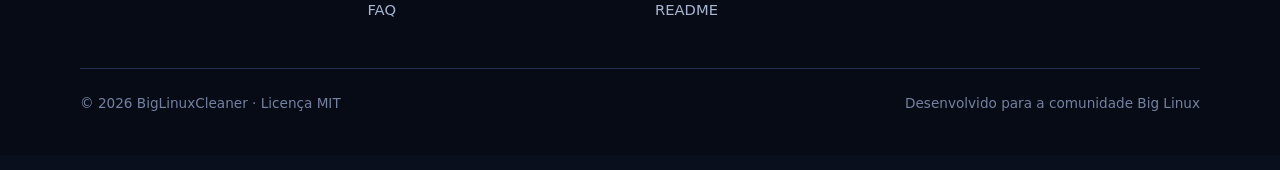
==== commit 3b565405: "fix: gera ícones quadrados da Steam a partir da capa vertical - Novo helper download_steam_image() t" ====
--- a/docs/index.html
+++ b/docs/index.html
@@ -113,11 +113,14 @@
                         <span class="info">[INFO]</span> <span data-i18n="term.info2">Verificando atalhos órfãos do
                             Flatpak por app ID...</span>
                         <span class="ok">[OK]</span> <span data-i18n="term.ok1">Limpeza do Flatpak concluída.</span>
-                        <span class="info">[INFO]</span> <span data-i18n="term.steam_info">--- Corrigindo ícones de atalhos da
+                        <span class="info">[INFO]</span> <span data-i18n="term.steam_info">--- Corrigindo ícones de
+                            atalhos da
                             Steam ---</span>
-                        <span class="warn">[WARN]</span> <span data-i18n="term.steam_warn">Ícone inválido detectado</span>
+                        <span class="warn">[WARN]</span> <span data-i18n="term.steam_warn">Ícone inválido
+                            detectado</span>
                         <span data-i18n="term.app">App:</span> CS2
-                        <span class="info">[INFO]</span> <span data-i18n="term.steam_dl">Baixando ícone do jogo (Steam AppID:
+                        <span class="info">[INFO]</span> <span data-i18n="term.steam_dl">Baixando ícone do jogo (Steam
+                            AppID:
                             730)...</span>
                         <span class="ok">[OK]</span> <span data-i18n="term.steam_ok">Ícone corrigido: cs2 →
                             ~/.local/share/icons/steam-games/730.png</span>
@@ -217,7 +220,8 @@
                         </div>
                         <h3 data-i18n="f4.title">Menu KDE sempre atualizado</h3>
                         <p data-i18n="f4.desc">Reconstrói o cache do KDE Plasma (<code>kbuildsycoca</code>,
-                            <code>krunner</code> e <code>plasmashell</code>) para que as mudanças apareçam na hora.</p>
+                            <code>krunner</code> e <code>plasmashell</code>) para que as mudanças apareçam na hora.
+                        </p>
                     </article>
 
                     <article class="card reveal">
@@ -362,13 +366,15 @@
                         <div class="step__num"></div>
                         <h3 data-i18n="s1.title">Escolha onde criar</h3>
                         <p data-i18n="s1.desc">O instalador pergunta: <strong>1</strong> Área de trabalho,
-                            <strong>2</strong> Menu de aplicativos ou <strong>3</strong> Ambos.</p>
+                            <strong>2</strong> Menu de aplicativos ou <strong>3</strong> Ambos.
+                        </p>
                     </div>
                     <div class="step">
                         <div class="step__num"></div>
                         <h3 data-i18n="s2.title">Ícone e atalho instalados</h3>
                         <p data-i18n="s2.desc">O ícone oficial vai para <code>~/.local/share/icons/</code> e o atalho
-                            <code>.desktop</code> é criado com o comando do cleaner.</p>
+                            <code>.desktop</code> é criado com o comando do cleaner.
+                        </p>
                     </div>
                     <div class="step">
                         <div class="step__num"></div>
